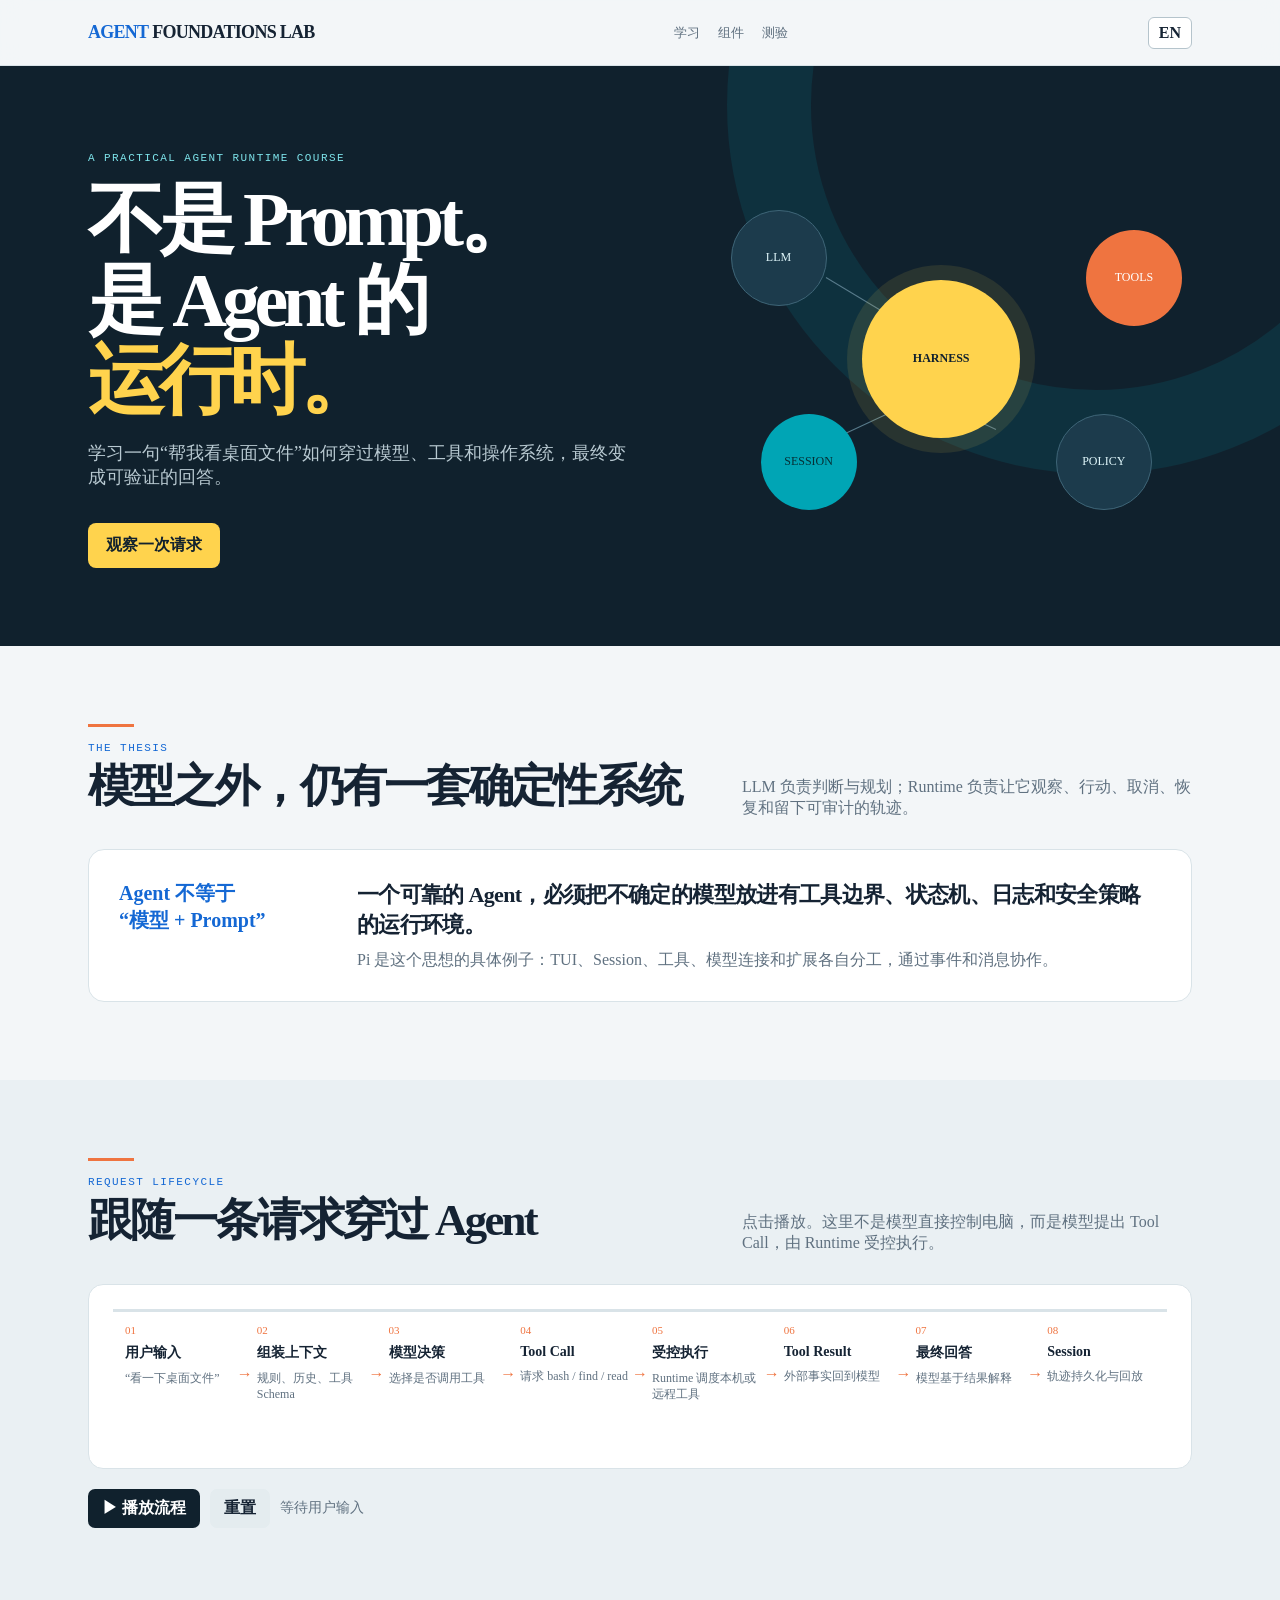
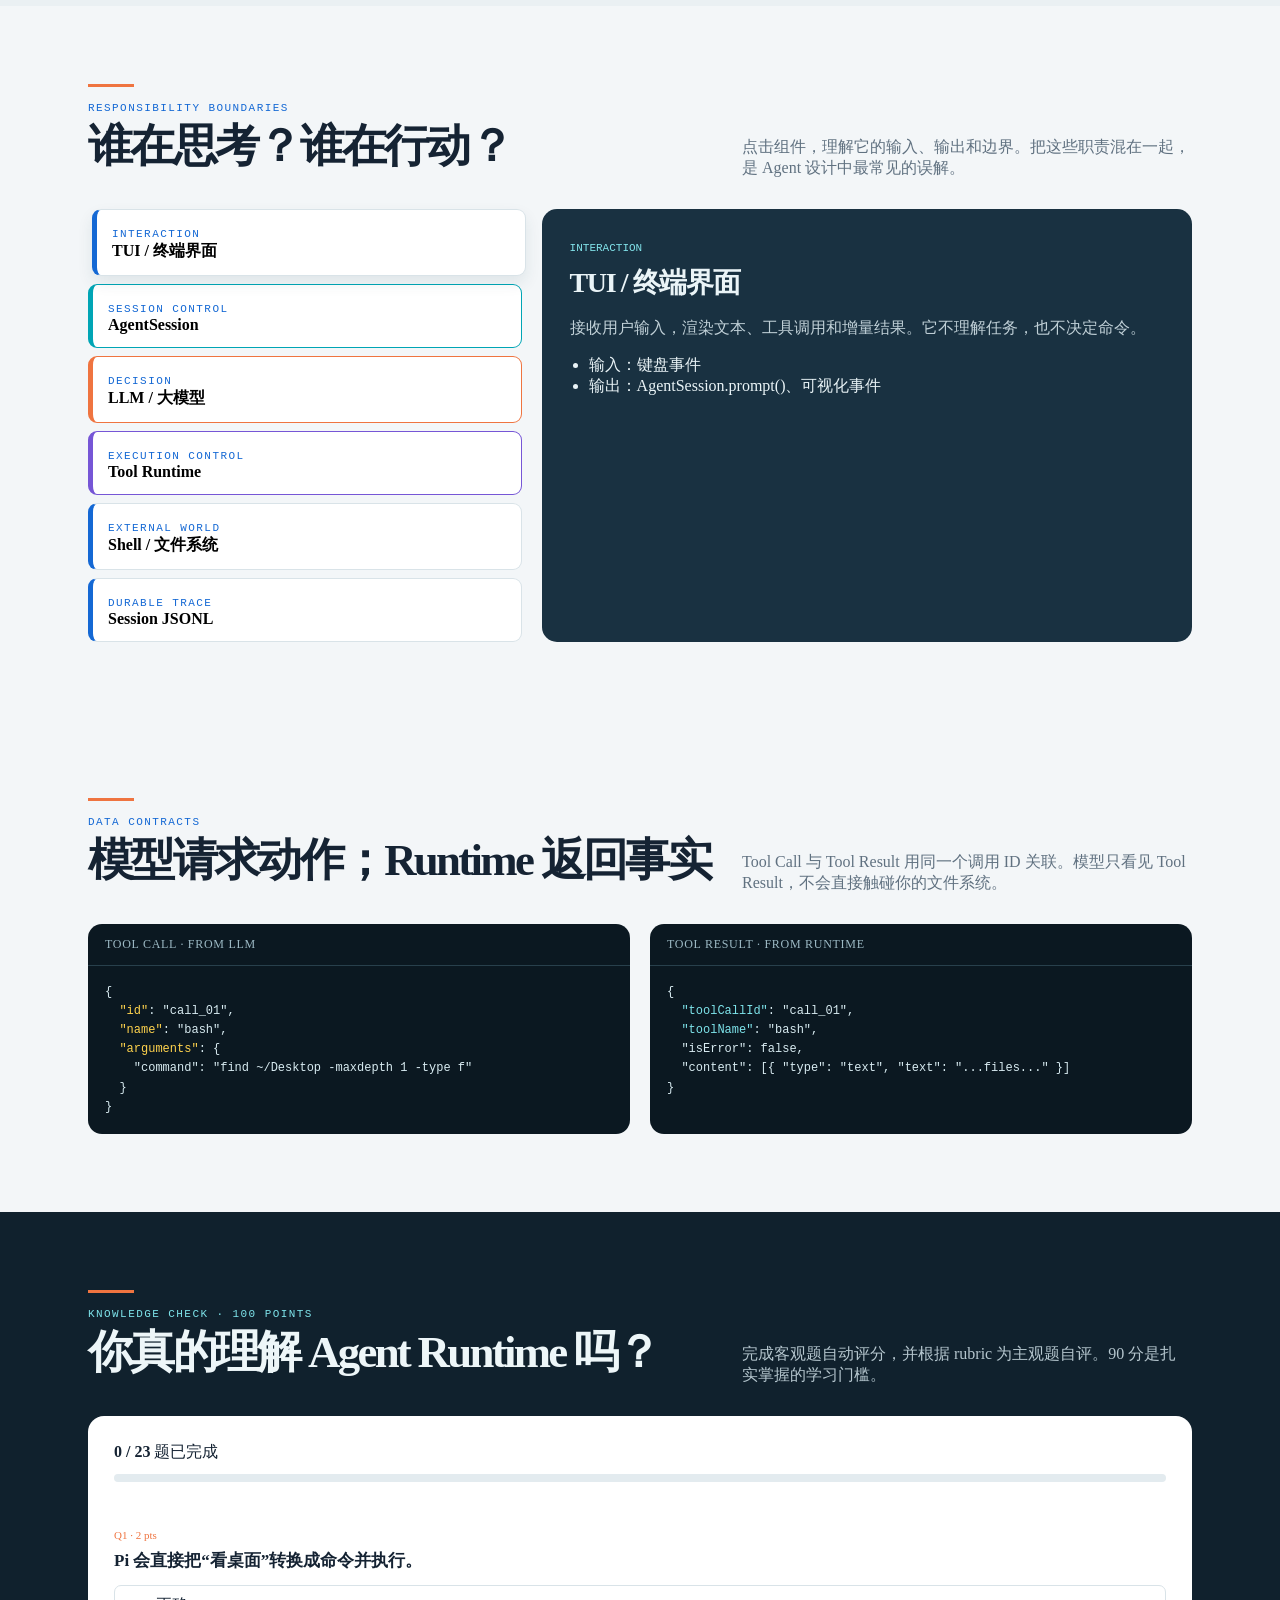
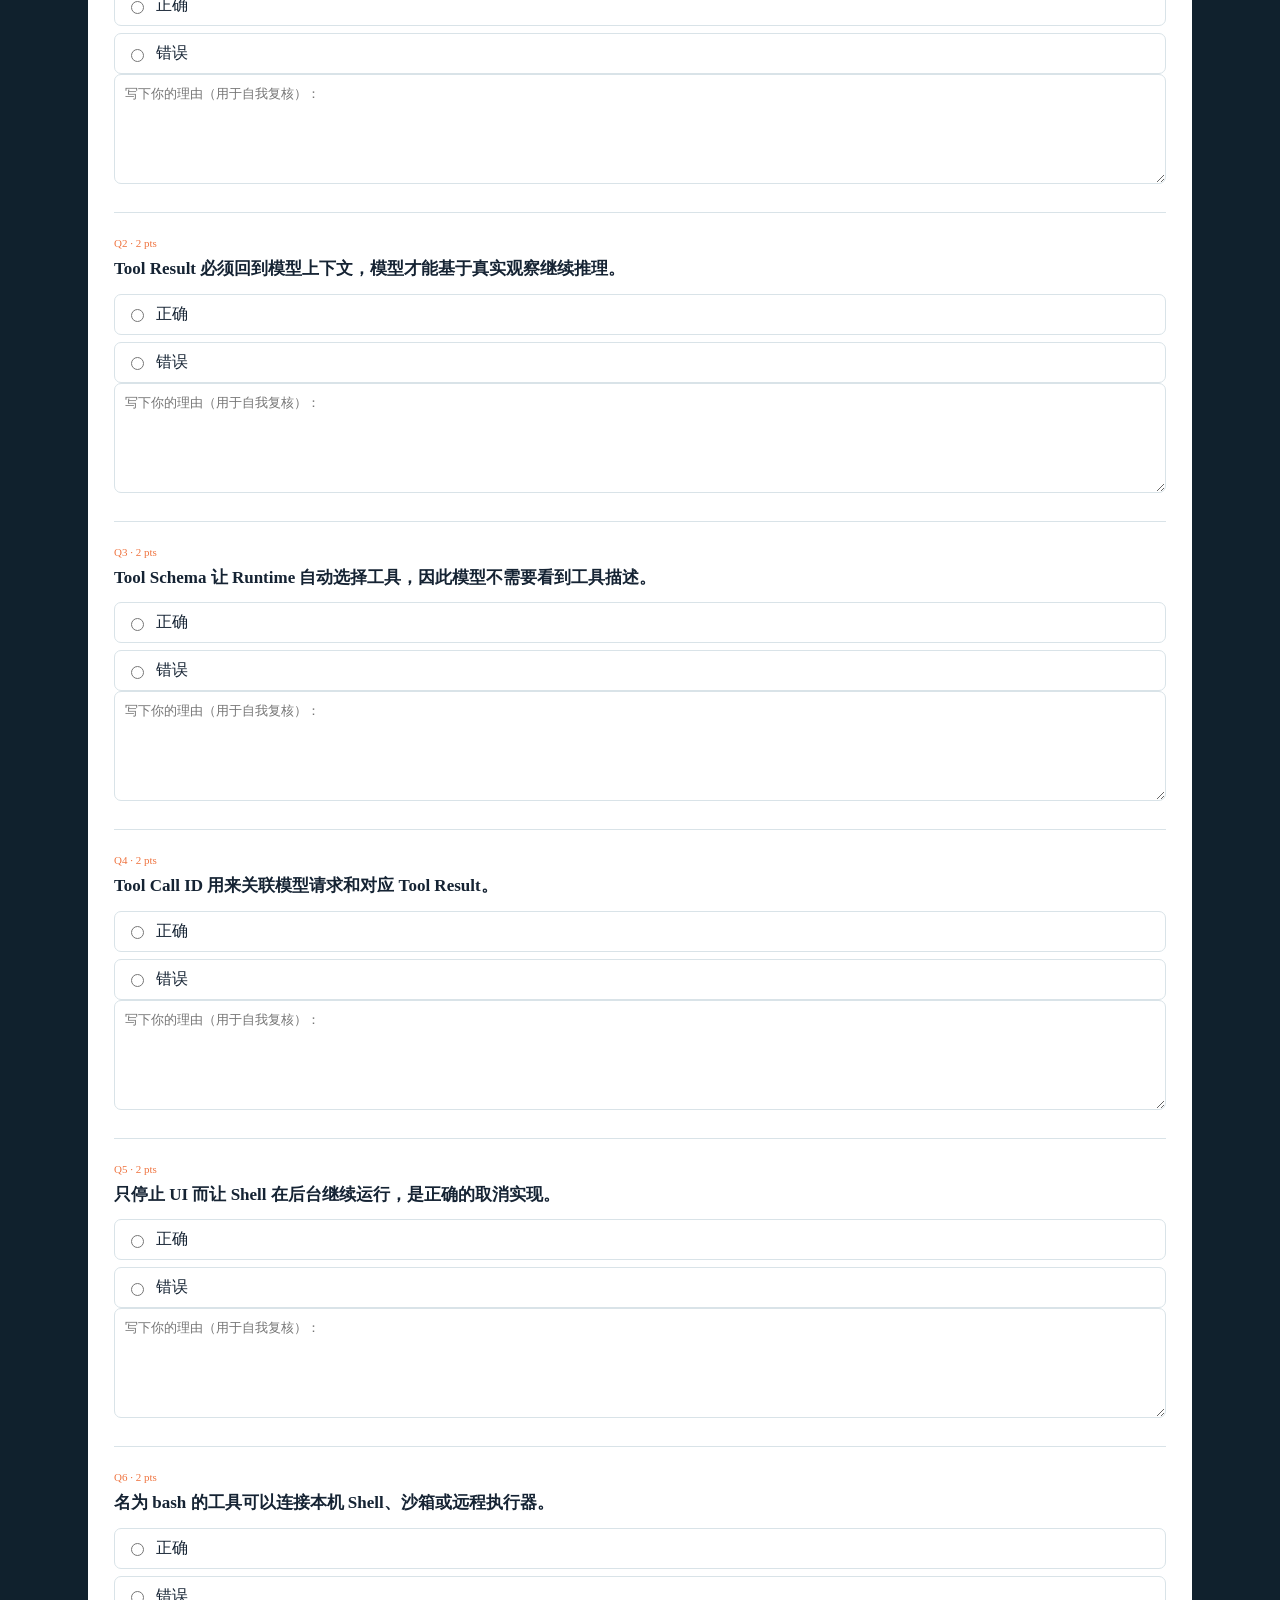
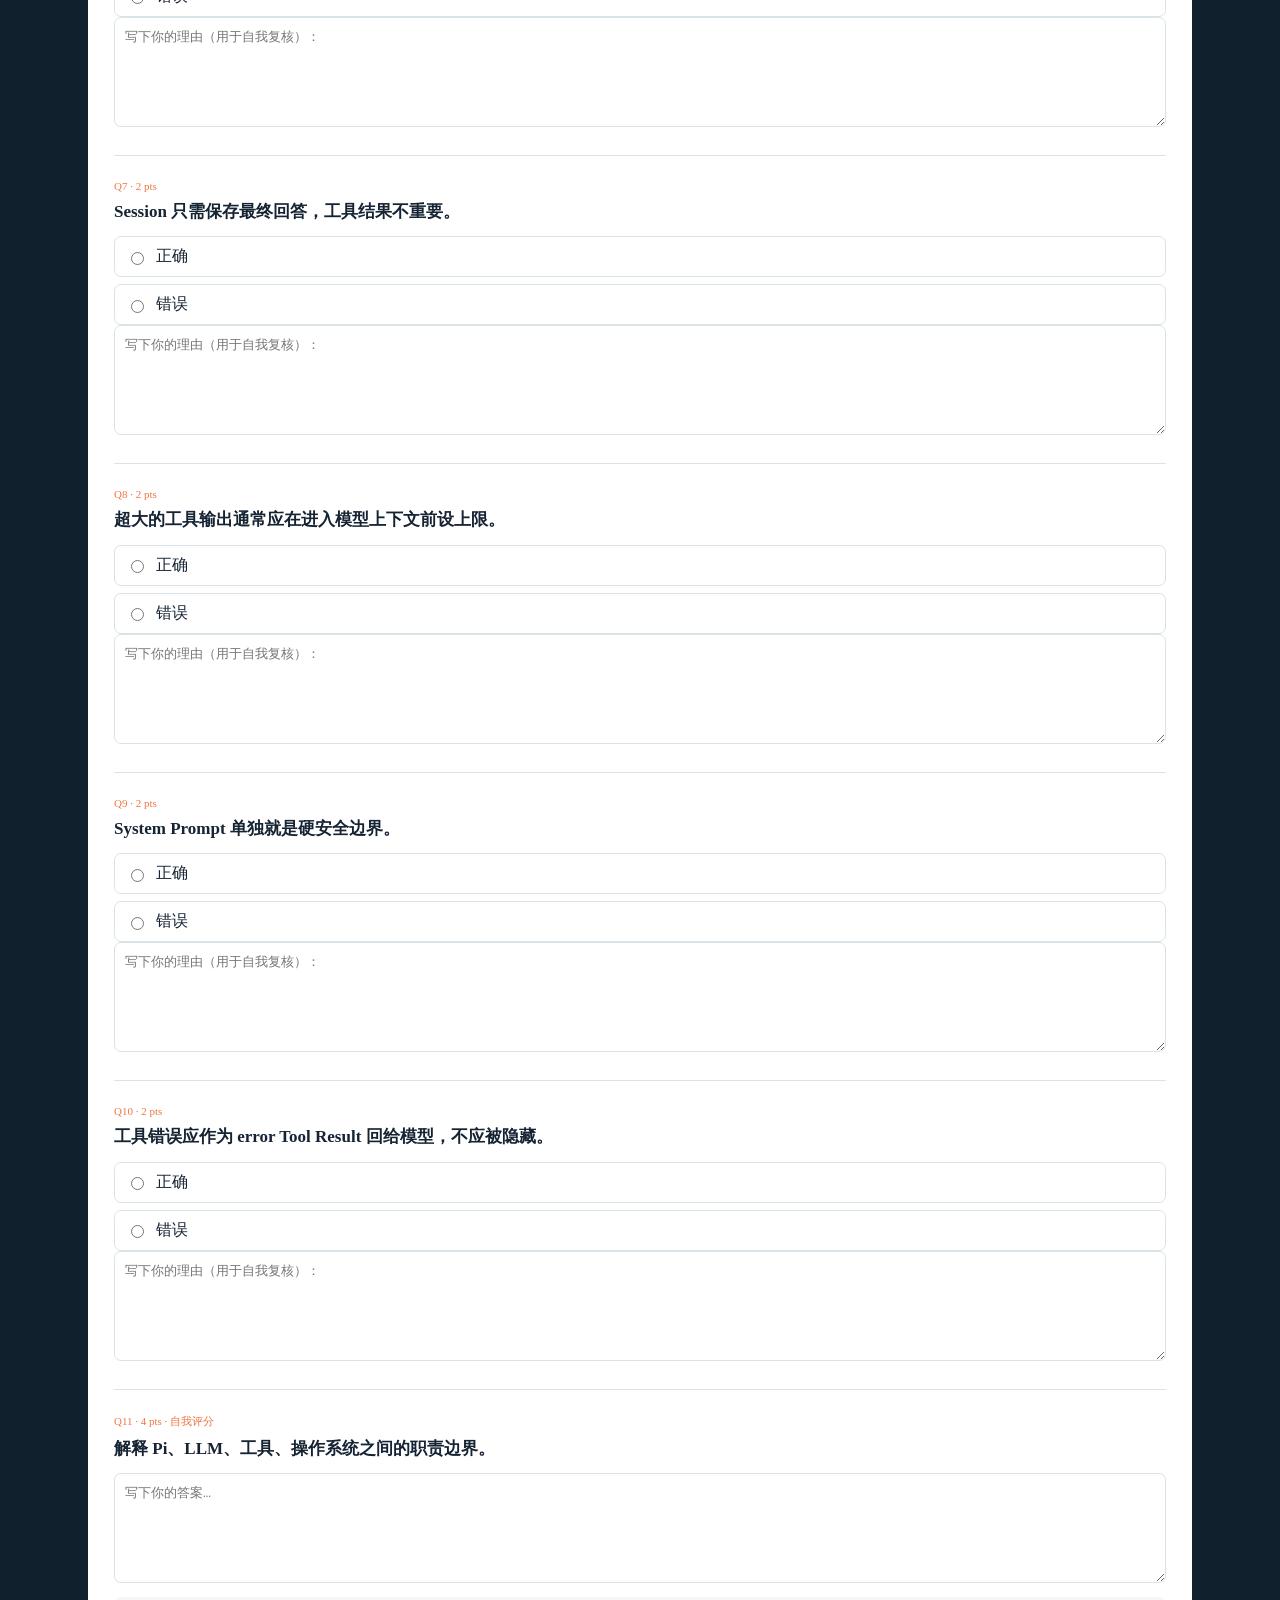
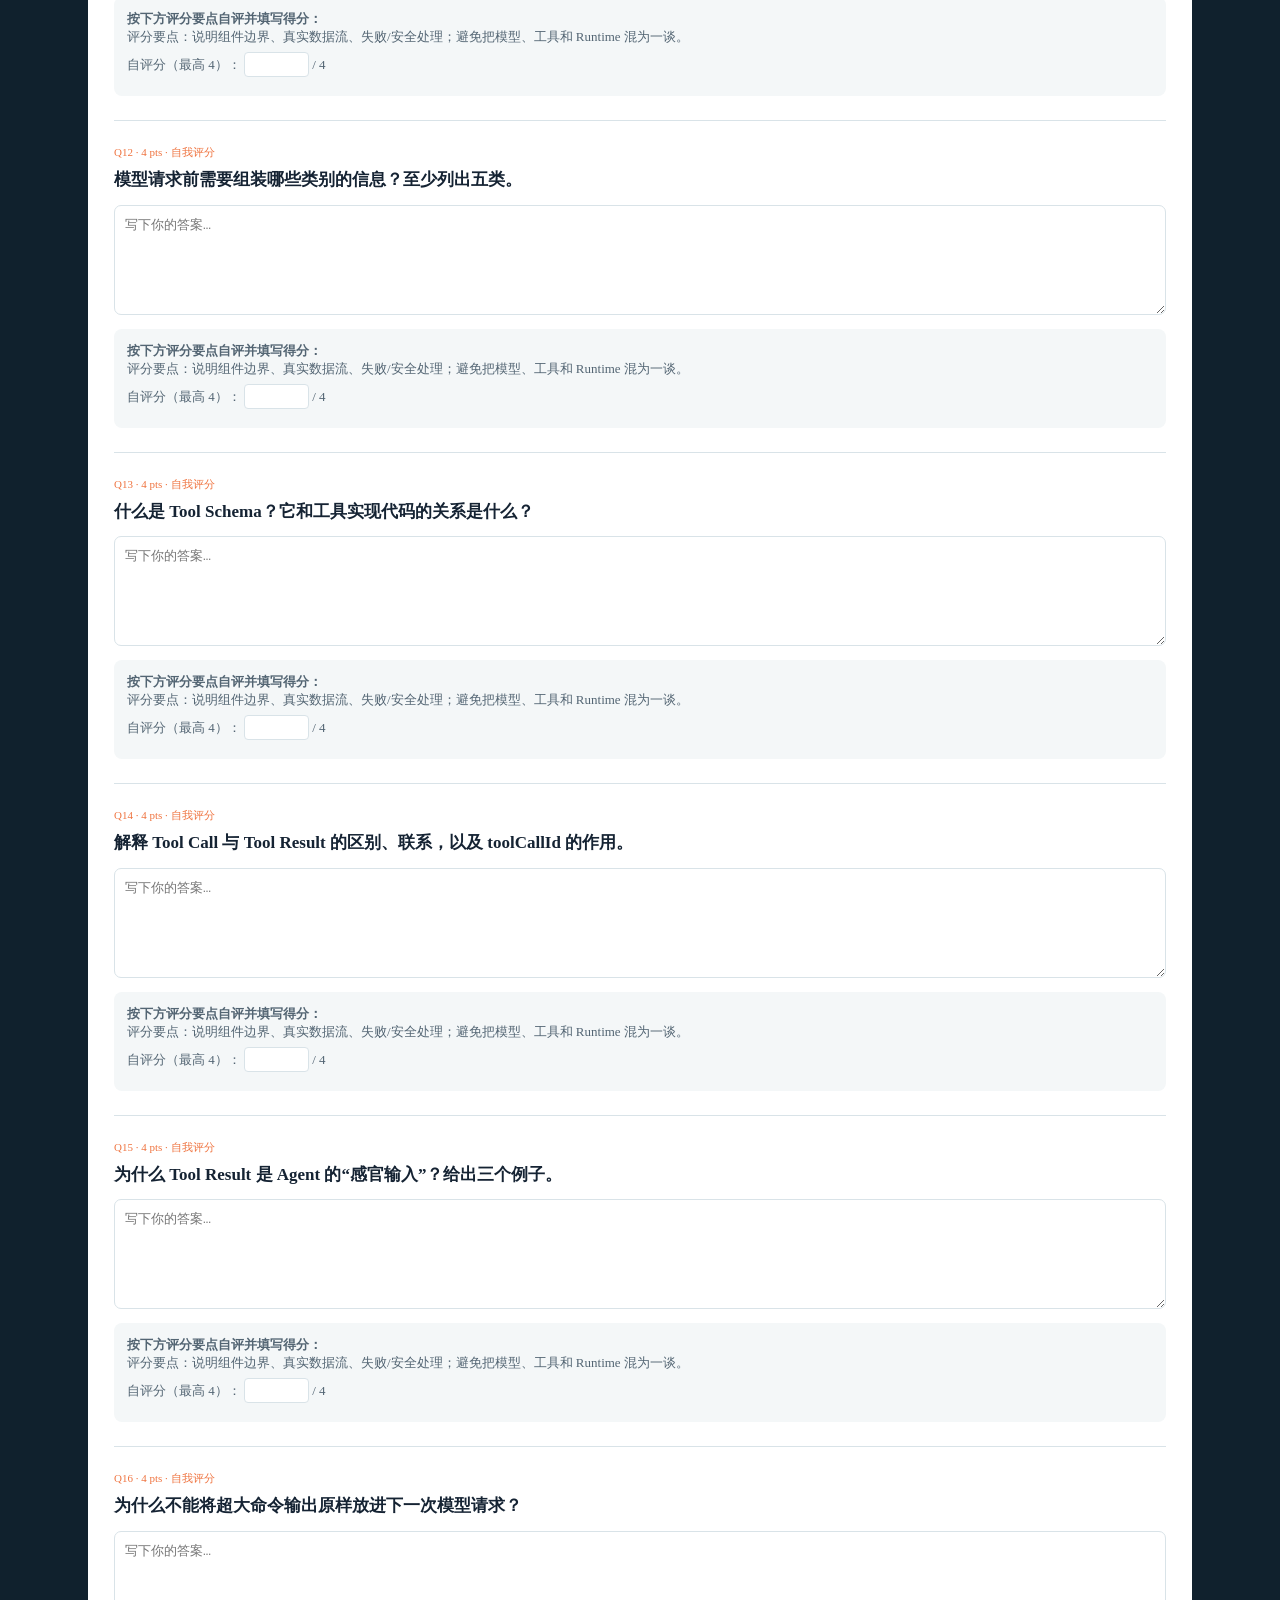
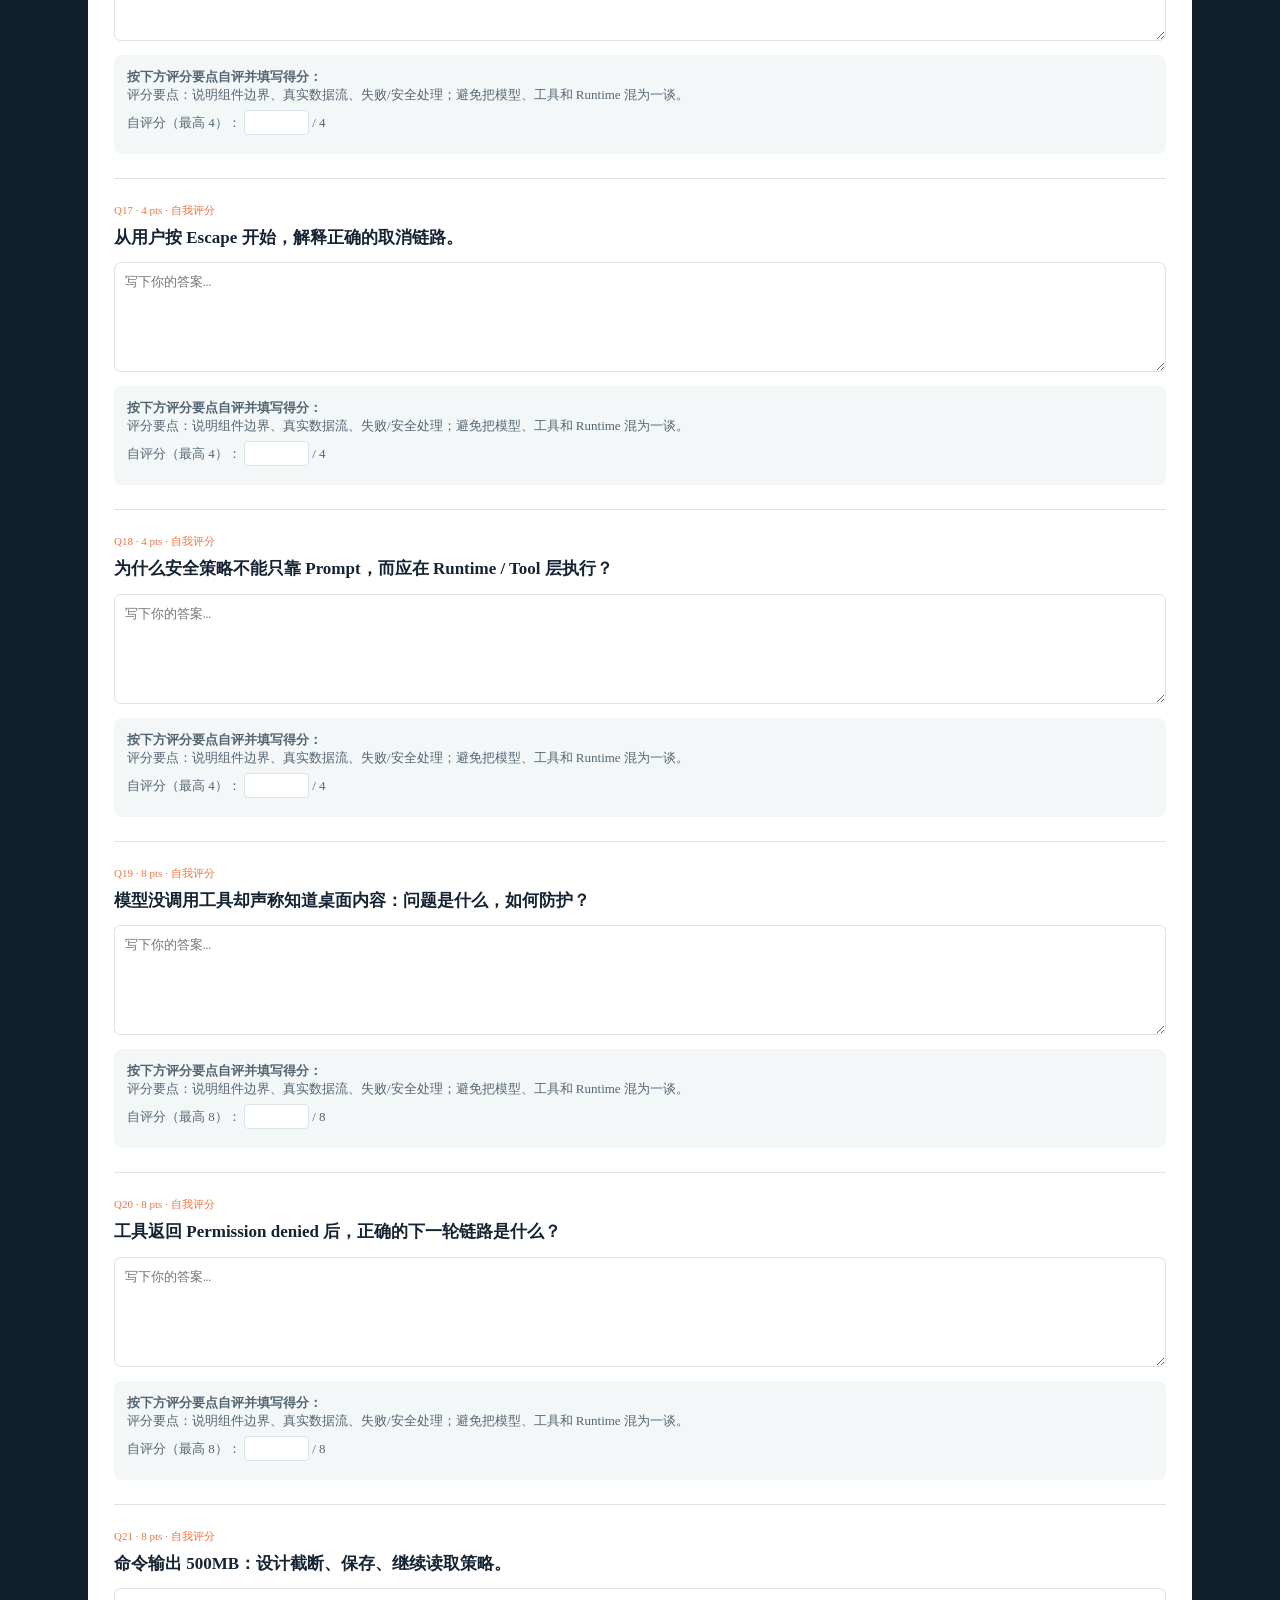
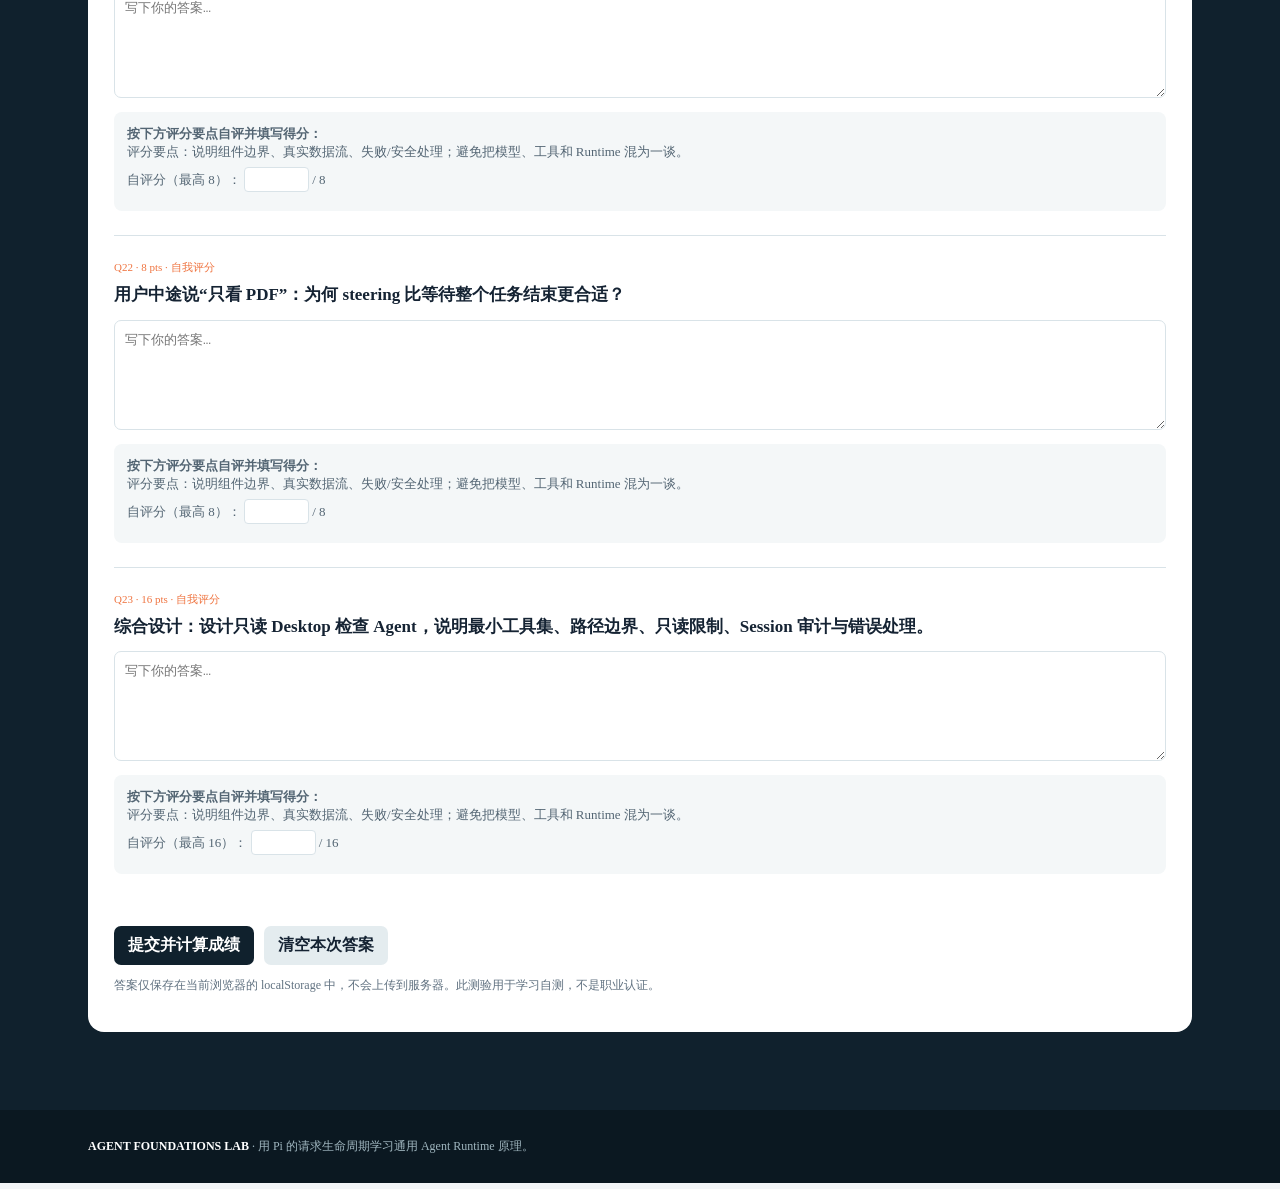
==== index.html @ a977b455 "Create bilingual Agent Foundations Lab static site" ====
<!doctype html>
<html lang="zh-CN"><head><meta charset="utf-8"><meta name="viewport" content="width=device-width,initial-scale=1"><meta name="description" content="Learn how an AI agent turns a user request into a tool result."><title>Agent Foundations Lab</title><style>
:root{--ink:#152333;--muted:#607180;--paper:#f3f6f8;--card:#fff;--line:#d9e3e8;--blue:#1468d4;--cyan:#00a5b5;--orange:#ef7440;--yellow:#ffd34d;--dark:#10212d;--danger:#b43b25;--ok:#087a62}*{box-sizing:border-box}html{scroll-behavior:smooth}body{margin:0;background:var(--paper);color:var(--ink);font:16px/1.65,-apple-system,BlinkMacSystemFont,"Segoe UI","Noto Sans SC",Arial,sans-serif}.mono,code,pre,.eyebrow,.tag{font-family:ui-monospace,SFMono-Regular,Menlo,monospace}.wrap{max-width:1160px;margin:auto;padding:0 28px}.top{height:66px;position:sticky;z-index:10;top:0;background:#f3f6f8ed;backdrop-filter:blur(12px);border-bottom:1px solid var(--line)}.top .wrap{height:100%;display:flex;align-items:center;justify-content:space-between;gap:15px}.brand{font-size:18px;font-weight:850;letter-spacing:-.04em}.brand b{color:var(--blue)}nav{display:flex;gap:18px;align-items:center}nav a{font-size:13px;color:var(--muted);text-decoration:none}nav a:hover{color:var(--blue)}button{font:inherit;cursor:pointer}.lang{border:1px solid #b5c4cc;background:#fff;border-radius:6px;padding:6px 10px;font-weight:700;color:var(--ink)}.hero{background:var(--dark);color:#fff;overflow:hidden;position:relative;padding:86px 0 78px}.hero:after{content:"";position:absolute;width:570px;height:570px;right:-185px;top:-330px;border:84px solid #00a5b51f;border-radius:50%}.hero-grid{position:relative;z-index:1;display:grid;grid-template-columns:1.05fr .95fr;align-items:center;gap:48px}.eyebrow{font-size:11px;letter-spacing:.13em;text-transform:uppercase;color:#7ee4eb}.hero h1{font-size:clamp(43px,6.2vw,76px);letter-spacing:-.07em;line-height:1.06;margin:15px 0 20px}.hero h1 em{font-style:normal;color:var(--yellow)}.hero p{font-size:18px;max-width:640px;color:#b8c9d1}.button{display:inline-block;border:0;border-radius:8px;background:var(--yellow);color:#11212e;text-decoration:none;padding:12px 18px;font-weight:800;margin-top:16px}.button:hover{background:#ffe078}.signal{position:relative;height:300px}.orb{position:absolute;width:96px;height:96px;border-radius:50%;display:grid;place-items:center;font:12px ui-monospace;color:#dff6fa;background:#1c3b4c;border:1px solid #3e6577}.orb.main{width:158px;height:158px;left:calc(50% - 79px);top:70px;background:var(--yellow);border:0;color:#11212e;font-weight:800;box-shadow:0 0 0 15px #ffd34d1a}.orb.a{left:8%;top:0}.orb.b{right:2%;top:20px;background:var(--orange);border:0;color:white}.orb.c{left:14%;bottom:0;background:var(--cyan);border:0;color:#062f35}.orb.d{right:8%;bottom:0}.line{position:absolute;height:1px;background:#587b8b;transform-origin:left}.l1{width:130px;top:67px;left:27%;transform:rotate(31deg)}.l2{width:120px;top:91px;left:58%;transform:rotate(144deg)}.l3{width:123px;top:225px;left:30%;transform:rotate(-25deg)}.l4{width:120px;top:219px;left:61%;transform:rotate(205deg)}section{padding:78px 0}.head{display:flex;align-items:end;justify-content:space-between;gap:25px;margin-bottom:30px}.head h2{font-size:clamp(29px,3.5vw,45px);letter-spacing:-.06em;line-height:1.15;margin:7px 0}.head p{max-width:450px;margin:0;color:var(--muted)}.rule{background:var(--orange);height:3px;width:46px;margin-bottom:15px}.thesis{padding:30px;border:1px solid var(--line);border-radius:16px;background:var(--card);display:grid;grid-template-columns:210px 1fr;gap:28px}.thesis b{font-size:20px;color:var(--blue)}.thesis strong{font-size:22px;letter-spacing:-.03em}.thesis p{color:var(--muted);margin:10px 0 0}.dark{background:var(--dark);color:white}.dark .head p{color:#afc3cc}.dark .rule{background:var(--yellow)}.flow{display:grid;grid-template-columns:repeat(8,1fr);gap:0;background:#fff;border-radius:15px;padding:24px;border:1px solid var(--line)}.step{position:relative;min-height:135px;padding:12px;border-top:3px solid var(--line)}.step:not(:last-child):after{content:'→';position:absolute;right:-9px;top:53px;z-index:1;background:white;color:var(--orange);width:18px;text-align:center}.step.active{border-color:var(--orange);background:#fff8ee}.step .n{font:11px ui-monospace;color:var(--orange)}.step b{display:block;font-size:14px;margin:8px 0}.step span{display:block;font-size:12px;line-height:1.35;color:var(--muted)}.control{display:flex;gap:10px;align-items:center;margin-top:20px}.control button,.quiz-actions button{border:0;border-radius:7px;background:var(--dark);color:white;padding:9px 14px;font-weight:750}.control button.alt,.quiz-actions button.alt{background:#e4ecef;color:var(--ink)}#readout{font-size:14px;color:var(--muted)}.component-grid{display:grid;grid-template-columns:.8fr 1.2fr;gap:20px}.component-list{display:grid;gap:8px}.component{padding:13px 15px;border-radius:9px;background:white;border:1px solid var(--line);border-left:5px solid var(--blue);text-align:left}.component:hover,.component.active{box-shadow:0 7px 16px #193d4d17;transform:translateX(4px)}.component:nth-child(2){border-color:var(--cyan)}.component:nth-child(3){border-color:var(--orange)}.component:nth-child(4){border-color:#7656d6}.detail{border-radius:15px;padding:28px;background:#193141;color:#eaf4f7}.detail .tag{font-size:11px;color:#82e4eb}.detail h3{font-size:28px;margin:9px 0;letter-spacing:-.05em}.detail p{color:#c0d0d7}.detail ul{padding-left:19px}.lesson{background:#eaf0f3}.codegrid{display:grid;grid-template-columns:1fr 1fr;gap:20px}.codecard{background:#0b1821;border-radius:14px;overflow:hidden}.codecard h3{font:12px ui-monospace;letter-spacing:.06em;margin:0;padding:13px 17px;color:#9dbac5;border-bottom:1px solid #28404c}.codecard pre{margin:0;padding:17px;color:#d8ebf1;overflow:auto;font-size:12px;line-height:1.6}.call{color:#ffd34d}.result{color:#7ee4eb}.quiz{background:var(--dark);color:#edf6f8}.quiz .head p{color:#b5c6ce}.quiz-shell{background:white;color:var(--ink);border-radius:16px;padding:26px}.progress{height:8px;background:#e3ebef;border-radius:9px;overflow:hidden;margin:11px 0 23px}.progress i{display:block;height:100%;background:var(--cyan);width:0;transition:.25s}.q{border-top:1px solid var(--line);padding:24px 0}.q:first-of-type{border-top:0}.q h3{font-size:17px;line-height:1.5;margin:0 0 12px}.points{font:11px ui-monospace;color:var(--orange);margin-bottom:7px}.options{display:grid;gap:7px}.option{display:flex;gap:9px;padding:9px 11px;border:1px solid var(--line);border-radius:7px;align-items:center}.option:hover{border-color:var(--blue)}textarea{width:100%;min-height:110px;border:1px solid var(--line);border-radius:7px;padding:10px;font:14px/1.55 inherit;resize:vertical}.rubric{margin-top:10px;padding:13px;background:#f4f7f8;border-radius:8px;font-size:13px;color:#536573}.rubric label{display:block;margin:6px 0}.scoreInput{width:65px;padding:4px;border:1px solid var(--line);border-radius:4px}.quiz-actions{display:flex;gap:10px;align-items:center;margin-top:28px}.quiz-actions .status{color:var(--muted);font-size:13px}.report{display:none;margin-top:24px;padding:22px;border-radius:12px;background:#edf8f6;border:1px solid #bde4da}.report.fail{background:#fff4ee;border-color:#f3c2ad}.report h3{font-size:25px;margin:0 0 8px}.report ul{padding-left:19px}.fine{font-size:12px;color:var(--muted)}footer{background:#0b1821;color:#a0b6bf;padding:28px 0;font-size:12px}footer b{color:#fff}@media(max-width:820px){nav{display:none}.hero{padding:60px 0}.hero-grid,.component-grid,.codegrid{grid-template-columns:1fr}.signal{max-width:450px;width:100%;margin:auto}.flow{grid-template-columns:repeat(2,1fr);gap:8px}.step{border:1px solid var(--line);min-height:94px}.step:not(:last-child):after{display:none}.head{display:block}.head p{margin-top:15px}.thesis{grid-template-columns:1fr}.wrap{padding:0 19px}}@media(max-width:460px){.flow{grid-template-columns:1fr}.signal{transform:scale(.82);margin:-20px auto}.hero h1{font-size:45px}.top{height:58px}section{padding:58px 0}}@media(prefers-reduced-motion:reduce){*{scroll-behavior:auto!important;transition:none!important}}
</style></head><body>
<header class="top"><div class="wrap"><div class="brand"><b>AGENT</b> FOUNDATIONS LAB</div><nav><a href="#learn" data-i="navLearn">学习</a><a href="#components" data-i="navComponents">组件</a><a href="#quiz" data-i="navQuiz">测验</a></nav><button class="lang" id="lang">EN</button></div></header>
<main><section class="hero"><div class="wrap hero-grid"><div><div class="eyebrow">A PRACTICAL AGENT RUNTIME COURSE</div><h1 data-i="heroTitle">不是 Prompt。<br>是 Agent 的<br><em>运行时。</em></h1><p data-i="heroText">学习一句“帮我看桌面文件”如何穿过模型、工具和操作系统，最终变成可验证的回答。</p><a class="button" href="#learn" data-i="heroCta">观察一次请求</a></div><div class="signal" aria-label="Agent architecture"><i class="line l1"></i><i class="line l2"></i><i class="line l3"></i><i class="line l4"></i><div class="orb a">LLM</div><div class="orb b">TOOLS</div><div class="orb main">HARNESS</div><div class="orb c">SESSION</div><div class="orb d">POLICY</div></div></div></section>
<section><div class="wrap"><div class="head"><div><div class="rule"></div><div class="eyebrow" style="color:var(--blue)">THE THESIS</div><h2 data-i="thesisTitle">模型之外，仍有一套确定性系统</h2></div><p data-i="thesisText">LLM 负责判断与规划；Runtime 负责让它观察、行动、取消、恢复和留下可审计的轨迹。</p></div><div class="thesis"><b data-i="thesisLabel">Agent 不等于<br>“模型 + Prompt”</b><div><strong data-i="thesisStrong">一个可靠的 Agent，必须把不确定的模型放进有工具边界、状态机、日志和安全策略的运行环境。</strong><p data-i="thesisP">Pi 是这个思想的具体例子：TUI、Session、工具、模型连接和扩展各自分工，通过事件和消息协作。</p></div></div></div></section>
<section class="lesson" id="learn"><div class="wrap"><div class="head"><div><div class="rule"></div><div class="eyebrow" style="color:var(--blue)">REQUEST LIFECYCLE</div><h2 data-i="lifeTitle">跟随一条请求穿过 Agent</h2></div><p data-i="lifeText">点击播放。这里不是模型直接控制电脑，而是模型提出 Tool Call，由 Runtime 受控执行。</p></div><div class="flow" id="flow"><div class="step"><div class="n">01</div><b data-i="s1">用户输入</b><span data-i="s1d">“看一下桌面文件”</span></div><div class="step"><div class="n">02</div><b data-i="s2">组装上下文</b><span data-i="s2d">规则、历史、工具 Schema</span></div><div class="step"><div class="n">03</div><b data-i="s3">模型决策</b><span data-i="s3d">选择是否调用工具</span></div><div class="step"><div class="n">04</div><b data-i="s4">Tool Call</b><span data-i="s4d">请求 bash / find / read</span></div><div class="step"><div class="n">05</div><b data-i="s5">受控执行</b><span data-i="s5d">Runtime 调度本机或远程工具</span></div><div class="step"><div class="n">06</div><b data-i="s6">Tool Result</b><span data-i="s6d">外部事实回到模型</span></div><div class="step"><div class="n">07</div><b data-i="s7">最终回答</b><span data-i="s7d">模型基于结果解释</span></div><div class="step"><div class="n">08</div><b data-i="s8">Session</b><span data-i="s8d">轨迹持久化与回放</span></div></div><div class="control"><button id="play" data-i="play">▶ 播放流程</button><button class="alt" id="reset" data-i="reset">重置</button><span id="readout" data-i="ready">等待用户输入</span></div></div></section>
<section id="components"><div class="wrap"><div class="head"><div><div class="rule"></div><div class="eyebrow" style="color:var(--blue)">RESPONSIBILITY BOUNDARIES</div><h2 data-i="compTitle">谁在思考？谁在行动？</h2></div><p data-i="compText">点击组件，理解它的输入、输出和边界。把这些职责混在一起，是 Agent 设计中最常见的误解。</p></div><div class="component-grid"><div class="component-list" id="componentList"></div><article class="detail" id="detail"></article></div></div></section>
<section><div class="wrap"><div class="head"><div><div class="rule"></div><div class="eyebrow" style="color:var(--blue)">DATA CONTRACTS</div><h2 data-i="dataTitle">模型请求动作；Runtime 返回事实</h2></div><p data-i="dataText">Tool Call 与 Tool Result 用同一个调用 ID 关联。模型只看见 Tool Result，不会直接触碰你的文件系统。</p></div><div class="codegrid"><div class="codecard"><h3 class="call">TOOL CALL · FROM LLM</h3><pre>{
  <span class="call">"id"</span>: "call_01",
  <span class="call">"name"</span>: "bash",
  <span class="call">"arguments"</span>: {
    "command": "find ~/Desktop -maxdepth 1 -type f"
  }
}</pre></div><div class="codecard"><h3 class="result">TOOL RESULT · FROM RUNTIME</h3><pre>{
  <span class="result">"toolCallId"</span>: "call_01",
  <span class="result">"toolName"</span>: "bash",
  "isError": false,
  "content": [{ "type": "text", "text": "...files..." }]
}</pre></div></div></div></section>
<section class="quiz" id="quiz"><div class="wrap"><div class="head"><div><div class="rule"></div><div class="eyebrow">KNOWLEDGE CHECK · 100 POINTS</div><h2 data-i="quizTitle">你真的理解 Agent Runtime 吗？</h2></div><p data-i="quizText">完成客观题自动评分，并根据 rubric 为主观题自评。90 分是扎实掌握的学习门槛。</p></div><div class="quiz-shell"><div><b id="answered">0 / 23</b> <span data-i="answeredLabel">题已完成</span><div class="progress"><i id="bar"></i></div></div><div id="questions"></div><div class="quiz-actions"><button id="submit" data-i="submit">提交并计算成绩</button><button id="clear" class="alt" data-i="clear">清空本次答案</button><span class="status" id="saved"></span></div><div class="report" id="report"></div><p class="fine" data-i="privacy">答案仅保存在当前浏览器的 localStorage 中，不会上传到服务器。此测验用于学习自测，不是职业认证。</p></div></div></section></main>
<footer><div class="wrap"><b>AGENT FOUNDATIONS LAB</b> · <span data-i="footer">用 Pi 的请求生命周期学习通用 Agent Runtime 原理。</span></div></footer>
<script>
const texts={zh:{navLearn:'学习',navComponents:'组件',navQuiz:'测验',heroTitle:'不是 Prompt。<br>是 Agent 的<br><em>运行时。</em>',heroText:'学习一句“帮我看桌面文件”如何穿过模型、工具和操作系统，最终变成可验证的回答。',heroCta:'观察一次请求',thesisTitle:'模型之外，仍有一套确定性系统',thesisText:'LLM 负责判断与规划；Runtime 负责让它观察、行动、取消、恢复和留下可审计的轨迹。',thesisLabel:'Agent 不等于<br>“模型 + Prompt”',thesisStrong:'一个可靠的 Agent，必须把不确定的模型放进有工具边界、状态机、日志和安全策略的运行环境。',thesisP:'Pi 是这个思想的具体例子：TUI、Session、工具、模型连接和扩展各自分工，通过事件和消息协作。',lifeTitle:'跟随一条请求穿过 Agent',lifeText:'点击播放。这里不是模型直接控制电脑，而是模型提出 Tool Call，由 Runtime 受控执行。',s1:'用户输入',s1d:'“看一下桌面文件”',s2:'组装上下文',s2d:'规则、历史、工具 Schema',s3:'模型决策',s3d:'选择是否调用工具',s4:'Tool Call',s4d:'请求 bash / find / read',s5:'受控执行',s5d:'Runtime 调度本机或远程工具',s6:'Tool Result',s6d:'外部事实回到模型',s7:'最终回答',s7d:'模型基于结果解释',s8:'Session',s8d:'轨迹持久化与回放',play:'▶ 播放流程',reset:'重置',ready:'等待用户输入',compTitle:'谁在思考？谁在行动？',compText:'点击组件，理解它的输入、输出和边界。把这些职责混在一起，是 Agent 设计中最常见的误解。',dataTitle:'模型请求动作；Runtime 返回事实',dataText:'Tool Call 与 Tool Result 用同一个调用 ID 关联。模型只看见 Tool Result，不会直接触碰你的文件系统。',quizTitle:'你真的理解 Agent Runtime 吗？',quizText:'完成客观题自动评分，并根据 rubric 为主观题自评。90 分是扎实掌握的学习门槛。',answeredLabel:'题已完成',submit:'提交并计算成绩',clear:'清空本次答案',privacy:'答案仅保存在当前浏览器的 localStorage 中，不会上传到服务器。此测验用于学习自测，不是职业认证。',footer:'用 Pi 的请求生命周期学习通用 Agent Runtime 原理。'},en:{navLearn:'Learn',navComponents:'Components',navQuiz:'Quiz',heroTitle:'Not a prompt.<br>An Agent <br><em>runtime.</em>',heroText:'Follow one request to list desktop files as it crosses a model, tools, and an operating system before becoming a verifiable answer.',heroCta:'Observe a request',thesisTitle:'Outside the model is a deterministic system',thesisText:'The LLM decides and plans. The runtime lets it observe, act, cancel, recover, and leave an auditable trail.',thesisLabel:'An agent is not<br>“an LLM + prompt”',thesisStrong:'A reliable agent puts an uncertain model inside a runtime with tool boundaries, state, logs, and security policy.',thesisP:'Pi is one concrete example: the TUI, session, tools, model connection, and extensions have separate roles and cooperate through messages and events.',lifeTitle:'Follow a request through an Agent',lifeText:'Press play. The model does not control a computer directly: it proposes a Tool Call and the runtime executes it under control.',s1:'User input',s1d:'“List desktop files”',s2:'Build context',s2d:'Rules, history, tool schemas',s3:'Model decides',s3d:'Whether a tool is needed',s4:'Tool Call',s4d:'Request bash / find / read',s5:'Controlled execution',s5d:'Runtime dispatches a local or remote tool',s6:'Tool Result',s6d:'External facts return to the model',s7:'Final answer',s7d:'Model explains the result',s8:'Session',s8d:'Persist and replay the trace',play:'▶ Play lifecycle',reset:'Reset',ready:'Waiting for user input',compTitle:'Who thinks? Who acts?',compText:'Select a component to inspect its input, output, and boundary. Mixing these roles is a common Agent design mistake.',dataTitle:'The model requests action; the runtime returns facts',dataText:'Tool Call and Tool Result share a call ID. The model sees a Tool Result; it does not touch your file system directly.',quizTitle:'Do you really understand an Agent Runtime?',quizText:'Objective questions score automatically. Use rubrics to self-score open responses. 90 is the learning threshold for strong mastery.',answeredLabel:'questions completed',submit:'Submit and calculate score',clear:'Clear this attempt',privacy:'Answers stay only in this browser’s localStorage and are never uploaded. This is a learning self-check, not a professional certification.',footer:'Learn general Agent Runtime concepts through Pi’s request lifecycle.'}};
const comp={zh:[['TUI / 终端界面','INTERACTION','接收用户输入，渲染文本、工具调用和增量结果。它不理解任务，也不决定命令。',['输入：键盘事件','输出：AgentSession.prompt()、可视化事件'] ],['AgentSession','SESSION CONTROL','维护当前会话、消息队列、工具集、持久化、重试和上下文压缩。它将运行状态组织成模型可消费的请求。',['输入：用户消息、Agent 事件','输出：模型请求、Session JSONL、TUI 事件'] ],['LLM / 大模型','DECISION','理解用户意图，选择是否调用工具，并在获得 Tool Result 后继续推理或给出答案。',['输入：系统提示、历史、工具 Schema、Tool Result','输出：文本、Tool Call'] ],['Tool Runtime','EXECUTION CONTROL','找到 Tool Call 对应实现，传入参数和 AbortSignal，收集结果并包装为 Tool Result。',['输入：Tool Call','输出：受控执行、Tool Result'] ],['Shell / 文件系统','EXTERNAL WORLD','真正执行 find、ls、read 等操作并返回 stdout、stderr 或退出状态。它不知道用户意图和模型上下文。',['输入：命令、路径、操作系统权限','输出：文件内容、目录条目、错误'] ],['Session JSONL','DURABLE TRACE','保存用户消息、助手消息、工具调用与结果，支持恢复、分支、导出和审计。',['输入：运行轨迹','输出：可重建的历史上下文'] ]],en:[['TUI / terminal','INTERACTION','Receives input and renders text, tool calls, and streaming results. It does not understand the task or decide commands.',['Input: keyboard events','Output: AgentSession.prompt(), rendered events'] ],['AgentSession','SESSION CONTROL','Owns the current session, queues, tool set, persistence, retries, and compaction. It builds model-consumable requests from runtime state.',['Input: user messages, Agent events','Output: model requests, Session JSONL, TUI events'] ],['LLM','DECISION','Interprets intent, decides whether to call a tool, then reasons over Tool Results or gives an answer.',['Input: system prompt, history, tool schemas, Tool Results','Output: text, Tool Calls'] ],['Tool Runtime','EXECUTION CONTROL','Finds the implementation for a Tool Call, passes arguments and an AbortSignal, then wraps observations as a Tool Result.',['Input: Tool Call','Output: controlled execution, Tool Result'] ],['Shell / filesystem','EXTERNAL WORLD','Actually runs find, ls, read, and returns stdout, stderr, or exit status. It knows neither intent nor model context.',['Input: commands, paths, OS permissions','Output: file contents, directory entries, errors'] ],['Session JSONL','DURABLE TRACE','Stores user messages, assistant messages, tool calls, and results for recovery, branching, export, and audit.',['Input: execution trace','Output: reconstructable historical context'] ]]};
const objective=[['A model directly reads your Desktop; tools only display the result.',false],['A Tool Result must return to model context so the model can reason from an actual observation.',true],['A Tool Schema lets the runtime choose a tool without the model seeing its description.',false],['A Tool Call ID links a model request with the matching Tool Result.',true],['Stopping only the UI while a shell command keeps running is a correct cancellation implementation.',false],['A tool called bash can be implemented with a local shell, sandbox, or remote executor.',true],['A session only needs the final assistant answer; tool results do not matter.',false],['Very large tool output should usually be bounded before being added to model context.',true],['A System Prompt is, by itself, a hard security boundary.',false],['A tool error should be returned to the model as an error Tool Result instead of hidden.',true]];
const objectiveEn=['Pi directly converts a desktop request into a command.','A Tool Result must return to model context for grounded reasoning.','A Tool Schema allows the runtime to decide tools without exposing schemas to the model.','A call ID correlates a Tool Call and Tool Result.','Stopping only UI while a shell keeps running is correct cancellation.','A bash tool can target a local shell, sandbox, or remote executor.','Only final assistant text belongs in a session; tool results do not matter.','Huge tool output should generally be bounded before model context.','A System Prompt alone is a hard security boundary.','A tool error should return as an error Tool Result rather than be hidden.'];
const longZh=['解释 Pi、LLM、工具、操作系统之间的职责边界。','模型请求前需要组装哪些类别的信息？至少列出五类。','什么是 Tool Schema？它和工具实现代码的关系是什么？','解释 Tool Call 与 Tool Result 的区别、联系，以及 toolCallId 的作用。','为什么 Tool Result 是 Agent 的“感官输入”？给出三个例子。','为什么不能将超大命令输出原样放进下一次模型请求？','从用户按 Escape 开始，解释正确的取消链路。','为什么安全策略不能只靠 Prompt，而应在 Runtime / Tool 层执行？','模型没调用工具却声称知道桌面内容：问题是什么，如何防护？','工具返回 Permission denied 后，正确的下一轮链路是什么？','命令输出 500MB：设计截断、保存、继续读取策略。','用户中途说“只看 PDF”：为何 steering 比等待整个任务结束更合适？','综合设计：设计只读 Desktop 检查 Agent，说明最小工具集、路径边界、只读限制、Session 审计与错误处理。'];
const longEn=['Explain the responsibility boundary between Pi, the LLM, tools, and the operating system.','What categories of information are assembled before a model request? Name at least five.','What is a Tool Schema? How is it related to tool implementation code?','Explain Tool Call vs Tool Result, their relationship, and the role of toolCallId.','Why is a Tool Result an Agent’s “sensory input”? Give three examples.','Why should huge command output not be inserted raw into the next model request?','Starting with Escape, explain a correct cancellation chain.','Why must security policy execute in the Runtime/Tool layer rather than only in a prompt?','The model claims to know desktop contents without a tool call. What is wrong and how do you defend against it?','After a Permission denied error, what is the correct next-turn flow?','A command emits 500MB. Design truncation, retention, and follow-up observation.','A user says “PDF only” mid-run. Why is steering preferable to waiting until the task ends?','Design a read-only Desktop inspection Agent: minimal tools, path boundary, read-only policy, Session audit, and error handling.'];
let language=localStorage.getItem('afl-lang')||'zh',timer,at=-1;const $=s=>document.querySelector(s);function t(){return texts[language]}function storage(){return 'afl-attempt-v1-'+language}function state(){try{return JSON.parse(localStorage.getItem(storage()))||{a:{},s:{}}}catch{return{a:{},s:{}}}}function save(){localStorage.setItem(storage(),JSON.stringify(attempt));$('#saved').textContent=language==='zh'?'已保存到本机':'Saved locally'}let attempt=state();
function renderComponents(){let items=comp[language];$('#componentList').innerHTML=items.map((x,i)=>`<button class="component ${i===0?'active':''}" data-c="${i}"><span class="eyebrow" style="color:var(--blue)">${x[1]}</span><b style="display:block">${x[0]}</b></button>`).join('');function show(i){let x=items[i];$('#detail').innerHTML=`<span class="tag">${x[1]}</span><h3>${x[0]}</h3><p>${x[2]}</p><ul>${x[3].map(v=>'<li>'+v+'</li>').join('')}</ul>`}show(0);document.querySelectorAll('.component').forEach(b=>b.onclick=()=>{document.querySelectorAll('.component').forEach(v=>v.classList.remove('active'));b.classList.add('active');show(+b.dataset.c)})}
function renderQuiz(){const labels=language==='zh'?{tf:'判断正误并选择：',reason:'写下你的理由（用于自我复核）：',self:'按下方评分要点自评并填写得分：',score:'自评分（最高',rubric:'评分要点：说明组件边界、真实数据流、失败/安全处理；避免把模型、工具和 Runtime 混为一谈。'}:{tf:'Choose true or false:',reason:'Write your reason (for self-review):',self:'Self-score against the rubric and enter points:',score:'Self-score (max',rubric:'Rubric: explain responsibility boundaries, grounded data flow, and failure/security handling. Do not conflate model, tool, and runtime.'};let qs='';objective.forEach((q,i)=>{let prompt=language==='zh'?['Pi 会直接把“看桌面”转换成命令并执行。','Tool Result 必须回到模型上下文，模型才能基于真实观察继续推理。','Tool Schema 让 Runtime 自动选择工具，因此模型不需要看到工具描述。','Tool Call ID 用来关联模型请求和对应 Tool Result。','只停止 UI 而让 Shell 在后台继续运行，是正确的取消实现。','名为 bash 的工具可以连接本机 Shell、沙箱或远程执行器。','Session 只需保存最终回答，工具结果不重要。','超大的工具输出通常应在进入模型上下文前设上限。','System Prompt 单独就是硬安全边界。','工具错误应作为 error Tool Result 回给模型，不应被隐藏。'][i]:objectiveEn[i];qs+=`<article class="q"><div class="points">Q${i+1} · 2 pts</div><h3>${prompt}</h3><div class="options"><label class="option"><input type="radio" name="q${i}" value="true" ${attempt.a['q'+i]==='true'?'checked':''}> ${language==='zh'?'正确':'True'}</label><label class="option"><input type="radio" name="q${i}" value="false" ${attempt.a['q'+i]==='false'?'checked':''}> ${language==='zh'?'错误':'False'}</label></div><textarea data-r="q${i}" placeholder="${labels.reason}">${attempt.a['r'+i]||''}</textarea></article>`});longZh.forEach((q,i)=>{let n=i+11,points=i<8?4:i<12?8:16,prompt=language==='zh'?q:longEn[i];qs+=`<article class="q"><div class="points">Q${n} · ${points} pts · ${language==='zh'?'自我评分':'self-assessment'}</div><h3>${prompt}</h3><textarea data-a="l${i}" placeholder="${language==='zh'?'写下你的答案…':'Write your answer…'}">${attempt.a['l'+i]||''}</textarea><div class="rubric"><b>${labels.self}</b><br>${labels.rubric}<br><label>${labels.score} ${points}）： <input class="scoreInput" type="number" min="0" max="${points}" data-s="l${i}" value="${attempt.s['l'+i]??''}"> / ${points}</label></div></article>`});$('#questions').innerHTML=qs;document.querySelectorAll('input,textarea').forEach(el=>el.oninput=()=>{if(el.dataset.s)attempt.s[el.dataset.s]=Math.min(+el.max,Math.max(0,+el.value||0));else if(el.dataset.r)attempt.a['r'+el.dataset.r.slice(1)]=el.value;else if(el.dataset.a)attempt.a[el.dataset.a]=el.value;else if(el.type==='radio'&&el.checked)attempt.a[el.name]=el.value;save();updateProgress()});updateProgress()}
function updateProgress(){let done=0;for(let i=0;i<10;i++)if(attempt.a['q'+i])done++;for(let i=0;i<13;i++)if((attempt.a['l'+i]||'').trim())done++;$('#answered').textContent=`${done} / 23`;$('#bar').style.width=(done/23*100)+'%'}function score(){let auto=0,wrong=[];objective.forEach((q,i)=>{if((attempt.a['q'+i]==='true')===q[1])auto+=2;else wrong.push(i+1)});let self=Object.values(attempt.s).reduce((a,b)=>a+(+b||0),0),total=auto+self,pass=total>=90;let msg=pass?(language==='zh'?'达到扎实掌握标准。你能较完整地解释 Agent Runtime 的主链路。':'Strong mastery threshold reached. You can explain the main Agent Runtime loop coherently.'):(language==='zh'?'尚未达到 90 分。请按弱项复习，再重新作答。':'Below 90. Review weak areas and try again.');let safety=[6,8,10,17,18,22,23].filter(n=>wrong.includes(n));$('#report').className='report '+(pass?'':'fail');$('#report').style.display='block';$('#report').innerHTML=`<h3>${total} / 100</h3><p><b>${language==='zh'?'自动评分':'Auto score'}：</b>${auto}/20　<b>${language==='zh'?'自我评分':'Self score'}：</b>${self}/80</p><p>${msg}</p>${wrong.length?`<p>${language==='zh'?'需复核的客观题：':'Objective questions to review:'} ${wrong.join(', ')}</p>`:''}<p class="fine">${language==='zh'?'提示：安全、取消与权限边界出现根本误解时，即使总分达标也应复习。':'Note: revisit security, cancellation, and permission boundaries if you have fundamental misunderstandings, even when the total passes.'}</p>`;$('#report').scrollIntoView({behavior:'smooth',block:'center'})}
function apply(){document.documentElement.lang=language==='zh'?'zh-CN':'en';document.title=language==='zh'?'Agent Foundations Lab｜Agent 学习':'Agent Foundations Lab';document.querySelectorAll('[data-i]').forEach(e=>e.innerHTML=t()[e.dataset.i]);$('#lang').textContent=language==='zh'?'EN':'中文';attempt=state();renderComponents();renderQuiz();at=-1;paint(-1)}function paint(i){document.querySelectorAll('.step').forEach((e,n)=>e.classList.toggle('active',n===i));let z=language==='zh'?['用户消息被 TUI 接收','AgentSession 组装上下文','模型评估是否需要真实观察','模型发出结构化 Tool Call','Runtime 调度工具并传入 AbortSignal','工具输出成为 Tool Result','模型根据事实生成回答','Session 保存完整轨迹']:['TUI receives the user message','AgentSession builds context','The model decides whether it needs observation','The model emits a structured Tool Call','Runtime dispatches the tool with an AbortSignal','Tool output becomes a Tool Result','The model answers from facts','Session saves the whole trace'];$('#readout').textContent=i<0?t().ready:z[i]}
$('#lang').onclick=()=>{language=language==='zh'?'en':'zh';localStorage.setItem('afl-lang',language);apply()};$('#play').onclick=()=>{clearInterval(timer);at=-1;paint(-1);timer=setInterval(()=>{at++;paint(at);if(at===7)clearInterval(timer)},820)};$('#reset').onclick=()=>{clearInterval(timer);at=-1;paint(-1)};$('#submit').onclick=score;$('#clear').onclick=()=>{if(confirm(language==='zh'?'清空本语言的本地答案？':'Clear local answers for this language?')){localStorage.removeItem(storage());attempt=state();renderQuiz();$('#report').style.display='none'}};apply();
</script></body></html>
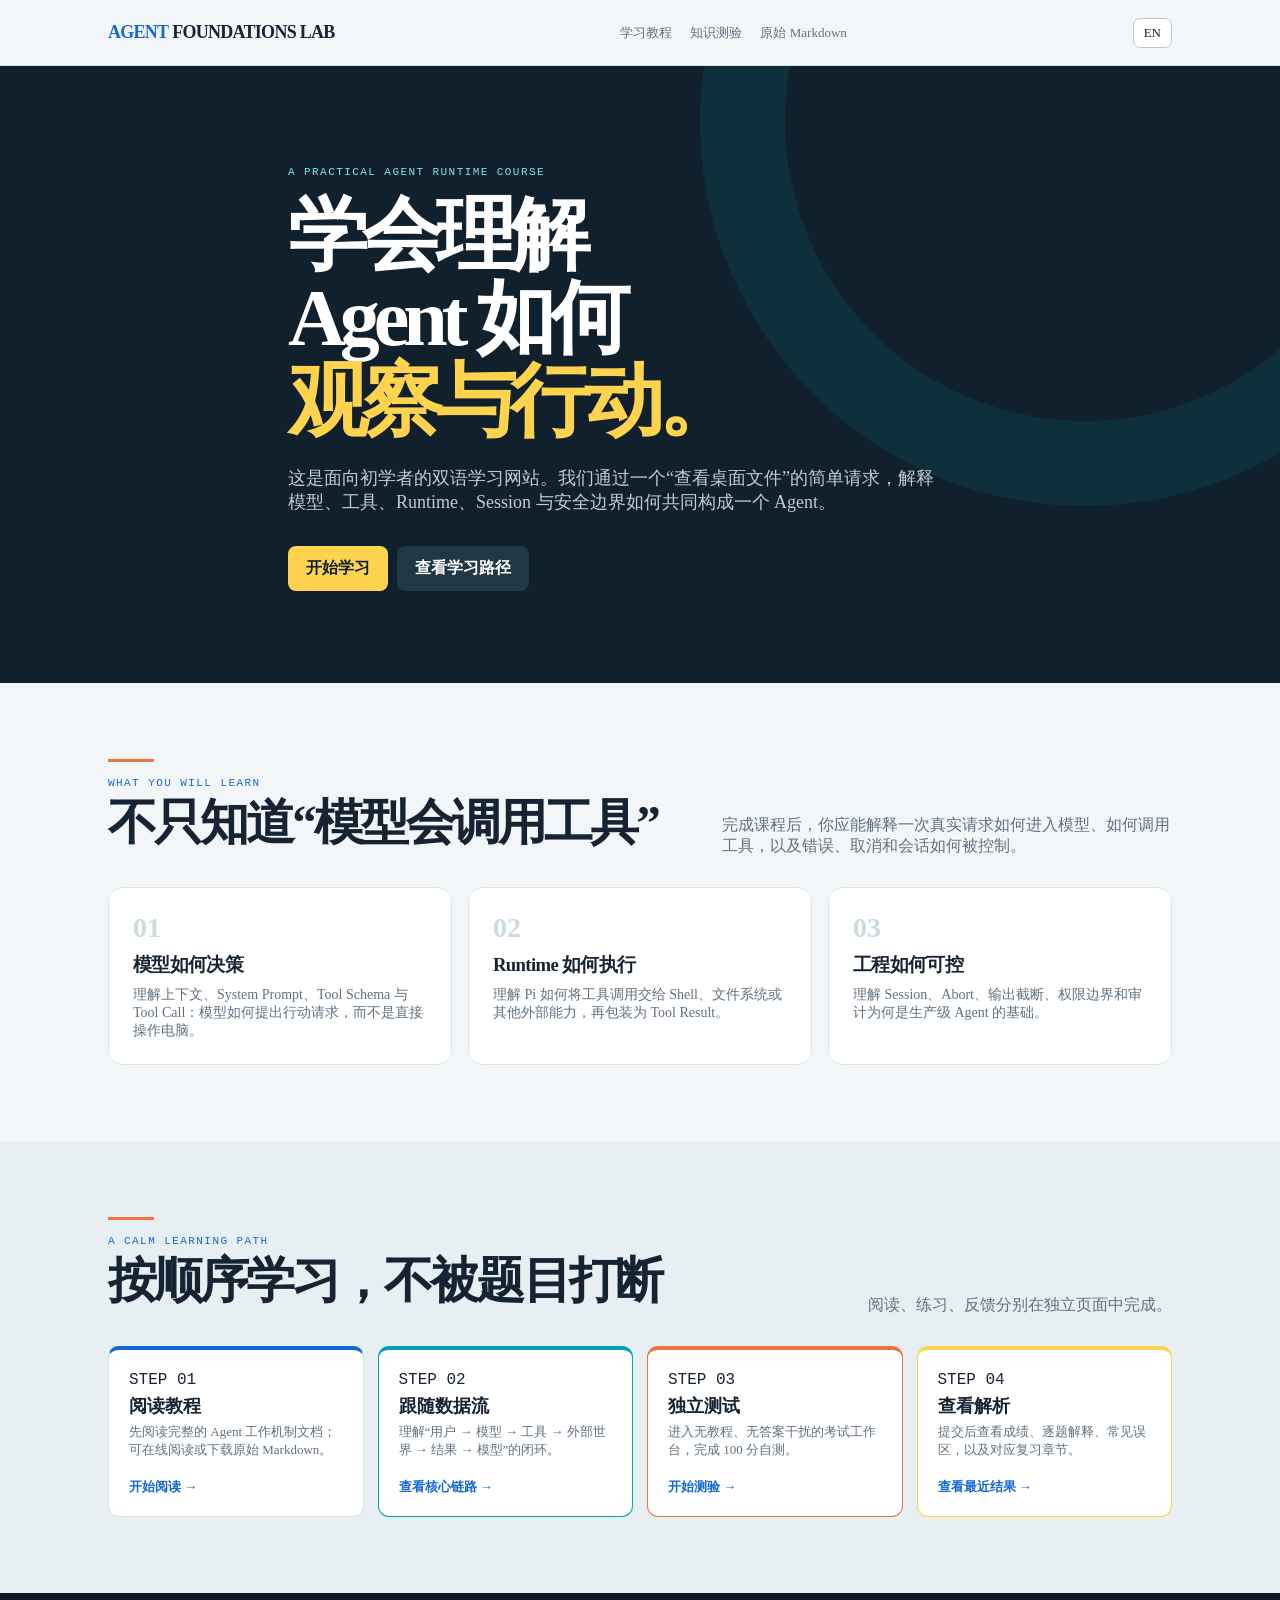
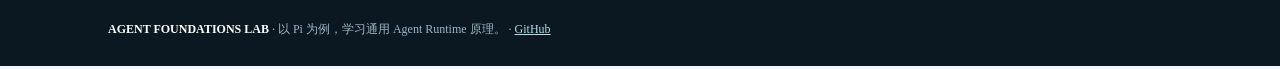
==== commit e8f65a23: "Split learning guide quiz and results into separate pages" ====
--- a/index.html
+++ b/index.html
@@ -1,37 +1 @@
-<!doctype html>
-<html lang="zh-CN"><head><meta charset="utf-8"><meta name="viewport" content="width=device-width,initial-scale=1"><meta name="description" content="Learn how an AI agent turns a user request into a tool result."><title>Agent Foundations Lab</title><style>
-:root{--ink:#152333;--muted:#607180;--paper:#f3f6f8;--card:#fff;--line:#d9e3e8;--blue:#1468d4;--cyan:#00a5b5;--orange:#ef7440;--yellow:#ffd34d;--dark:#10212d;--danger:#b43b25;--ok:#087a62}*{box-sizing:border-box}html{scroll-behavior:smooth}body{margin:0;background:var(--paper);color:var(--ink);font:16px/1.65,-apple-system,BlinkMacSystemFont,"Segoe UI","Noto Sans SC",Arial,sans-serif}.mono,code,pre,.eyebrow,.tag{font-family:ui-monospace,SFMono-Regular,Menlo,monospace}.wrap{max-width:1160px;margin:auto;padding:0 28px}.top{height:66px;position:sticky;z-index:10;top:0;background:#f3f6f8ed;backdrop-filter:blur(12px);border-bottom:1px solid var(--line)}.top .wrap{height:100%;display:flex;align-items:center;justify-content:space-between;gap:15px}.brand{font-size:18px;font-weight:850;letter-spacing:-.04em}.brand b{color:var(--blue)}nav{display:flex;gap:18px;align-items:center}nav a{font-size:13px;color:var(--muted);text-decoration:none}nav a:hover{color:var(--blue)}button{font:inherit;cursor:pointer}.lang{border:1px solid #b5c4cc;background:#fff;border-radius:6px;padding:6px 10px;font-weight:700;color:var(--ink)}.hero{background:var(--dark);color:#fff;overflow:hidden;position:relative;padding:86px 0 78px}.hero:after{content:"";position:absolute;width:570px;height:570px;right:-185px;top:-330px;border:84px solid #00a5b51f;border-radius:50%}.hero-grid{position:relative;z-index:1;display:grid;grid-template-columns:1.05fr .95fr;align-items:center;gap:48px}.eyebrow{font-size:11px;letter-spacing:.13em;text-transform:uppercase;color:#7ee4eb}.hero h1{font-size:clamp(43px,6.2vw,76px);letter-spacing:-.07em;line-height:1.06;margin:15px 0 20px}.hero h1 em{font-style:normal;color:var(--yellow)}.hero p{font-size:18px;max-width:640px;color:#b8c9d1}.button{display:inline-block;border:0;border-radius:8px;background:var(--yellow);color:#11212e;text-decoration:none;padding:12px 18px;font-weight:800;margin-top:16px}.button:hover{background:#ffe078}.signal{position:relative;height:300px}.orb{position:absolute;width:96px;height:96px;border-radius:50%;display:grid;place-items:center;font:12px ui-monospace;color:#dff6fa;background:#1c3b4c;border:1px solid #3e6577}.orb.main{width:158px;height:158px;left:calc(50% - 79px);top:70px;background:var(--yellow);border:0;color:#11212e;font-weight:800;box-shadow:0 0 0 15px #ffd34d1a}.orb.a{left:8%;top:0}.orb.b{right:2%;top:20px;background:var(--orange);border:0;color:white}.orb.c{left:14%;bottom:0;background:var(--cyan);border:0;color:#062f35}.orb.d{right:8%;bottom:0}.line{position:absolute;height:1px;background:#587b8b;transform-origin:left}.l1{width:130px;top:67px;left:27%;transform:rotate(31deg)}.l2{width:120px;top:91px;left:58%;transform:rotate(144deg)}.l3{width:123px;top:225px;left:30%;transform:rotate(-25deg)}.l4{width:120px;top:219px;left:61%;transform:rotate(205deg)}section{padding:78px 0}.head{display:flex;align-items:end;justify-content:space-between;gap:25px;margin-bottom:30px}.head h2{font-size:clamp(29px,3.5vw,45px);letter-spacing:-.06em;line-height:1.15;margin:7px 0}.head p{max-width:450px;margin:0;color:var(--muted)}.rule{background:var(--orange);height:3px;width:46px;margin-bottom:15px}.thesis{padding:30px;border:1px solid var(--line);border-radius:16px;background:var(--card);display:grid;grid-template-columns:210px 1fr;gap:28px}.thesis b{font-size:20px;color:var(--blue)}.thesis strong{font-size:22px;letter-spacing:-.03em}.thesis p{color:var(--muted);margin:10px 0 0}.dark{background:var(--dark);color:white}.dark .head p{color:#afc3cc}.dark .rule{background:var(--yellow)}.flow{display:grid;grid-template-columns:repeat(8,1fr);gap:0;background:#fff;border-radius:15px;padding:24px;border:1px solid var(--line)}.step{position:relative;min-height:135px;padding:12px;border-top:3px solid var(--line)}.step:not(:last-child):after{content:'→';position:absolute;right:-9px;top:53px;z-index:1;background:white;color:var(--orange);width:18px;text-align:center}.step.active{border-color:var(--orange);background:#fff8ee}.step .n{font:11px ui-monospace;color:var(--orange)}.step b{display:block;font-size:14px;margin:8px 0}.step span{display:block;font-size:12px;line-height:1.35;color:var(--muted)}.control{display:flex;gap:10px;align-items:center;margin-top:20px}.control button,.quiz-actions button{border:0;border-radius:7px;background:var(--dark);color:white;padding:9px 14px;font-weight:750}.control button.alt,.quiz-actions button.alt{background:#e4ecef;color:var(--ink)}#readout{font-size:14px;color:var(--muted)}.component-grid{display:grid;grid-template-columns:.8fr 1.2fr;gap:20px}.component-list{display:grid;gap:8px}.component{padding:13px 15px;border-radius:9px;background:white;border:1px solid var(--line);border-left:5px solid var(--blue);text-align:left}.component:hover,.component.active{box-shadow:0 7px 16px #193d4d17;transform:translateX(4px)}.component:nth-child(2){border-color:var(--cyan)}.component:nth-child(3){border-color:var(--orange)}.component:nth-child(4){border-color:#7656d6}.detail{border-radius:15px;padding:28px;background:#193141;color:#eaf4f7}.detail .tag{font-size:11px;color:#82e4eb}.detail h3{font-size:28px;margin:9px 0;letter-spacing:-.05em}.detail p{color:#c0d0d7}.detail ul{padding-left:19px}.lesson{background:#eaf0f3}.codegrid{display:grid;grid-template-columns:1fr 1fr;gap:20px}.codecard{background:#0b1821;border-radius:14px;overflow:hidden}.codecard h3{font:12px ui-monospace;letter-spacing:.06em;margin:0;padding:13px 17px;color:#9dbac5;border-bottom:1px solid #28404c}.codecard pre{margin:0;padding:17px;color:#d8ebf1;overflow:auto;font-size:12px;line-height:1.6}.call{color:#ffd34d}.result{color:#7ee4eb}.quiz{background:var(--dark);color:#edf6f8}.quiz .head p{color:#b5c6ce}.quiz-shell{background:white;color:var(--ink);border-radius:16px;padding:26px}.progress{height:8px;background:#e3ebef;border-radius:9px;overflow:hidden;margin:11px 0 23px}.progress i{display:block;height:100%;background:var(--cyan);width:0;transition:.25s}.q{border-top:1px solid var(--line);padding:24px 0}.q:first-of-type{border-top:0}.q h3{font-size:17px;line-height:1.5;margin:0 0 12px}.points{font:11px ui-monospace;color:var(--orange);margin-bottom:7px}.options{display:grid;gap:7px}.option{display:flex;gap:9px;padding:9px 11px;border:1px solid var(--line);border-radius:7px;align-items:center}.option:hover{border-color:var(--blue)}textarea{width:100%;min-height:110px;border:1px solid var(--line);border-radius:7px;padding:10px;font:14px/1.55 inherit;resize:vertical}.rubric{margin-top:10px;padding:13px;background:#f4f7f8;border-radius:8px;font-size:13px;color:#536573}.rubric label{display:block;margin:6px 0}.scoreInput{width:65px;padding:4px;border:1px solid var(--line);border-radius:4px}.quiz-actions{display:flex;gap:10px;align-items:center;margin-top:28px}.quiz-actions .status{color:var(--muted);font-size:13px}.report{display:none;margin-top:24px;padding:22px;border-radius:12px;background:#edf8f6;border:1px solid #bde4da}.report.fail{background:#fff4ee;border-color:#f3c2ad}.report h3{font-size:25px;margin:0 0 8px}.report ul{padding-left:19px}.fine{font-size:12px;color:var(--muted)}footer{background:#0b1821;color:#a0b6bf;padding:28px 0;font-size:12px}footer b{color:#fff}@media(max-width:820px){nav{display:none}.hero{padding:60px 0}.hero-grid,.component-grid,.codegrid{grid-template-columns:1fr}.signal{max-width:450px;width:100%;margin:auto}.flow{grid-template-columns:repeat(2,1fr);gap:8px}.step{border:1px solid var(--line);min-height:94px}.step:not(:last-child):after{display:none}.head{display:block}.head p{margin-top:15px}.thesis{grid-template-columns:1fr}.wrap{padding:0 19px}}@media(max-width:460px){.flow{grid-template-columns:1fr}.signal{transform:scale(.82);margin:-20px auto}.hero h1{font-size:45px}.top{height:58px}section{padding:58px 0}}@media(prefers-reduced-motion:reduce){*{scroll-behavior:auto!important;transition:none!important}}
-</style></head><body>
-<header class="top"><div class="wrap"><div class="brand"><b>AGENT</b> FOUNDATIONS LAB</div><nav><a href="#learn" data-i="navLearn">学习</a><a href="#components" data-i="navComponents">组件</a><a href="#quiz" data-i="navQuiz">测验</a></nav><button class="lang" id="lang">EN</button></div></header>
-<main><section class="hero"><div class="wrap hero-grid"><div><div class="eyebrow">A PRACTICAL AGENT RUNTIME COURSE</div><h1 data-i="heroTitle">不是 Prompt。<br>是 Agent 的<br><em>运行时。</em></h1><p data-i="heroText">学习一句“帮我看桌面文件”如何穿过模型、工具和操作系统，最终变成可验证的回答。</p><a class="button" href="#learn" data-i="heroCta">观察一次请求</a></div><div class="signal" aria-label="Agent architecture"><i class="line l1"></i><i class="line l2"></i><i class="line l3"></i><i class="line l4"></i><div class="orb a">LLM</div><div class="orb b">TOOLS</div><div class="orb main">HARNESS</div><div class="orb c">SESSION</div><div class="orb d">POLICY</div></div></div></section>
-<section><div class="wrap"><div class="head"><div><div class="rule"></div><div class="eyebrow" style="color:var(--blue)">THE THESIS</div><h2 data-i="thesisTitle">模型之外，仍有一套确定性系统</h2></div><p data-i="thesisText">LLM 负责判断与规划；Runtime 负责让它观察、行动、取消、恢复和留下可审计的轨迹。</p></div><div class="thesis"><b data-i="thesisLabel">Agent 不等于<br>“模型 + Prompt”</b><div><strong data-i="thesisStrong">一个可靠的 Agent，必须把不确定的模型放进有工具边界、状态机、日志和安全策略的运行环境。</strong><p data-i="thesisP">Pi 是这个思想的具体例子：TUI、Session、工具、模型连接和扩展各自分工，通过事件和消息协作。</p></div></div></div></section>
-<section class="lesson" id="learn"><div class="wrap"><div class="head"><div><div class="rule"></div><div class="eyebrow" style="color:var(--blue)">REQUEST LIFECYCLE</div><h2 data-i="lifeTitle">跟随一条请求穿过 Agent</h2></div><p data-i="lifeText">点击播放。这里不是模型直接控制电脑，而是模型提出 Tool Call，由 Runtime 受控执行。</p></div><div class="flow" id="flow"><div class="step"><div class="n">01</div><b data-i="s1">用户输入</b><span data-i="s1d">“看一下桌面文件”</span></div><div class="step"><div class="n">02</div><b data-i="s2">组装上下文</b><span data-i="s2d">规则、历史、工具 Schema</span></div><div class="step"><div class="n">03</div><b data-i="s3">模型决策</b><span data-i="s3d">选择是否调用工具</span></div><div class="step"><div class="n">04</div><b data-i="s4">Tool Call</b><span data-i="s4d">请求 bash / find / read</span></div><div class="step"><div class="n">05</div><b data-i="s5">受控执行</b><span data-i="s5d">Runtime 调度本机或远程工具</span></div><div class="step"><div class="n">06</div><b data-i="s6">Tool Result</b><span data-i="s6d">外部事实回到模型</span></div><div class="step"><div class="n">07</div><b data-i="s7">最终回答</b><span data-i="s7d">模型基于结果解释</span></div><div class="step"><div class="n">08</div><b data-i="s8">Session</b><span data-i="s8d">轨迹持久化与回放</span></div></div><div class="control"><button id="play" data-i="play">▶ 播放流程</button><button class="alt" id="reset" data-i="reset">重置</button><span id="readout" data-i="ready">等待用户输入</span></div></div></section>
-<section id="components"><div class="wrap"><div class="head"><div><div class="rule"></div><div class="eyebrow" style="color:var(--blue)">RESPONSIBILITY BOUNDARIES</div><h2 data-i="compTitle">谁在思考？谁在行动？</h2></div><p data-i="compText">点击组件，理解它的输入、输出和边界。把这些职责混在一起，是 Agent 设计中最常见的误解。</p></div><div class="component-grid"><div class="component-list" id="componentList"></div><article class="detail" id="detail"></article></div></div></section>
-<section><div class="wrap"><div class="head"><div><div class="rule"></div><div class="eyebrow" style="color:var(--blue)">DATA CONTRACTS</div><h2 data-i="dataTitle">模型请求动作；Runtime 返回事实</h2></div><p data-i="dataText">Tool Call 与 Tool Result 用同一个调用 ID 关联。模型只看见 Tool Result，不会直接触碰你的文件系统。</p></div><div class="codegrid"><div class="codecard"><h3 class="call">TOOL CALL · FROM LLM</h3><pre>{
-  <span class="call">"id"</span>: "call_01",
-  <span class="call">"name"</span>: "bash",
-  <span class="call">"arguments"</span>: {
-    "command": "find ~/Desktop -maxdepth 1 -type f"
-  }
-}</pre></div><div class="codecard"><h3 class="result">TOOL RESULT · FROM RUNTIME</h3><pre>{
-  <span class="result">"toolCallId"</span>: "call_01",
-  <span class="result">"toolName"</span>: "bash",
-  "isError": false,
-  "content": [{ "type": "text", "text": "...files..." }]
-}</pre></div></div></div></section>
-<section class="quiz" id="quiz"><div class="wrap"><div class="head"><div><div class="rule"></div><div class="eyebrow">KNOWLEDGE CHECK · 100 POINTS</div><h2 data-i="quizTitle">你真的理解 Agent Runtime 吗？</h2></div><p data-i="quizText">完成客观题自动评分，并根据 rubric 为主观题自评。90 分是扎实掌握的学习门槛。</p></div><div class="quiz-shell"><div><b id="answered">0 / 23</b> <span data-i="answeredLabel">题已完成</span><div class="progress"><i id="bar"></i></div></div><div id="questions"></div><div class="quiz-actions"><button id="submit" data-i="submit">提交并计算成绩</button><button id="clear" class="alt" data-i="clear">清空本次答案</button><span class="status" id="saved"></span></div><div class="report" id="report"></div><p class="fine" data-i="privacy">答案仅保存在当前浏览器的 localStorage 中，不会上传到服务器。此测验用于学习自测，不是职业认证。</p></div></div></section></main>
-<footer><div class="wrap"><b>AGENT FOUNDATIONS LAB</b> · <span data-i="footer">用 Pi 的请求生命周期学习通用 Agent Runtime 原理。</span></div></footer>
-<script>
-const texts={zh:{navLearn:'学习',navComponents:'组件',navQuiz:'测验',heroTitle:'不是 Prompt。<br>是 Agent 的<br><em>运行时。</em>',heroText:'学习一句“帮我看桌面文件”如何穿过模型、工具和操作系统，最终变成可验证的回答。',heroCta:'观察一次请求',thesisTitle:'模型之外，仍有一套确定性系统',thesisText:'LLM 负责判断与规划；Runtime 负责让它观察、行动、取消、恢复和留下可审计的轨迹。',thesisLabel:'Agent 不等于<br>“模型 + Prompt”',thesisStrong:'一个可靠的 Agent，必须把不确定的模型放进有工具边界、状态机、日志和安全策略的运行环境。',thesisP:'Pi 是这个思想的具体例子：TUI、Session、工具、模型连接和扩展各自分工，通过事件和消息协作。',lifeTitle:'跟随一条请求穿过 Agent',lifeText:'点击播放。这里不是模型直接控制电脑，而是模型提出 Tool Call，由 Runtime 受控执行。',s1:'用户输入',s1d:'“看一下桌面文件”',s2:'组装上下文',s2d:'规则、历史、工具 Schema',s3:'模型决策',s3d:'选择是否调用工具',s4:'Tool Call',s4d:'请求 bash / find / read',s5:'受控执行',s5d:'Runtime 调度本机或远程工具',s6:'Tool Result',s6d:'外部事实回到模型',s7:'最终回答',s7d:'模型基于结果解释',s8:'Session',s8d:'轨迹持久化与回放',play:'▶ 播放流程',reset:'重置',ready:'等待用户输入',compTitle:'谁在思考？谁在行动？',compText:'点击组件，理解它的输入、输出和边界。把这些职责混在一起，是 Agent 设计中最常见的误解。',dataTitle:'模型请求动作；Runtime 返回事实',dataText:'Tool Call 与 Tool Result 用同一个调用 ID 关联。模型只看见 Tool Result，不会直接触碰你的文件系统。',quizTitle:'你真的理解 Agent Runtime 吗？',quizText:'完成客观题自动评分，并根据 rubric 为主观题自评。90 分是扎实掌握的学习门槛。',answeredLabel:'题已完成',submit:'提交并计算成绩',clear:'清空本次答案',privacy:'答案仅保存在当前浏览器的 localStorage 中，不会上传到服务器。此测验用于学习自测，不是职业认证。',footer:'用 Pi 的请求生命周期学习通用 Agent Runtime 原理。'},en:{navLearn:'Learn',navComponents:'Components',navQuiz:'Quiz',heroTitle:'Not a prompt.<br>An Agent <br><em>runtime.</em>',heroText:'Follow one request to list desktop files as it crosses a model, tools, and an operating system before becoming a verifiable answer.',heroCta:'Observe a request',thesisTitle:'Outside the model is a deterministic system',thesisText:'The LLM decides and plans. The runtime lets it observe, act, cancel, recover, and leave an auditable trail.',thesisLabel:'An agent is not<br>“an LLM + prompt”',thesisStrong:'A reliable agent puts an uncertain model inside a runtime with tool boundaries, state, logs, and security policy.',thesisP:'Pi is one concrete example: the TUI, session, tools, model connection, and extensions have separate roles and cooperate through messages and events.',lifeTitle:'Follow a request through an Agent',lifeText:'Press play. The model does not control a computer directly: it proposes a Tool Call and the runtime executes it under control.',s1:'User input',s1d:'“List desktop files”',s2:'Build context',s2d:'Rules, history, tool schemas',s3:'Model decides',s3d:'Whether a tool is needed',s4:'Tool Call',s4d:'Request bash / find / read',s5:'Controlled execution',s5d:'Runtime dispatches a local or remote tool',s6:'Tool Result',s6d:'External facts return to the model',s7:'Final answer',s7d:'Model explains the result',s8:'Session',s8d:'Persist and replay the trace',play:'▶ Play lifecycle',reset:'Reset',ready:'Waiting for user input',compTitle:'Who thinks? Who acts?',compText:'Select a component to inspect its input, output, and boundary. Mixing these roles is a common Agent design mistake.',dataTitle:'The model requests action; the runtime returns facts',dataText:'Tool Call and Tool Result share a call ID. The model sees a Tool Result; it does not touch your file system directly.',quizTitle:'Do you really understand an Agent Runtime?',quizText:'Objective questions score automatically. Use rubrics to self-score open responses. 90 is the learning threshold for strong mastery.',answeredLabel:'questions completed',submit:'Submit and calculate score',clear:'Clear this attempt',privacy:'Answers stay only in this browser’s localStorage and are never uploaded. This is a learning self-check, not a professional certification.',footer:'Learn general Agent Runtime concepts through Pi’s request lifecycle.'}};
-const comp={zh:[['TUI / 终端界面','INTERACTION','接收用户输入，渲染文本、工具调用和增量结果。它不理解任务，也不决定命令。',['输入：键盘事件','输出：AgentSession.prompt()、可视化事件'] ],['AgentSession','SESSION CONTROL','维护当前会话、消息队列、工具集、持久化、重试和上下文压缩。它将运行状态组织成模型可消费的请求。',['输入：用户消息、Agent 事件','输出：模型请求、Session JSONL、TUI 事件'] ],['LLM / 大模型','DECISION','理解用户意图，选择是否调用工具，并在获得 Tool Result 后继续推理或给出答案。',['输入：系统提示、历史、工具 Schema、Tool Result','输出：文本、Tool Call'] ],['Tool Runtime','EXECUTION CONTROL','找到 Tool Call 对应实现，传入参数和 AbortSignal，收集结果并包装为 Tool Result。',['输入：Tool Call','输出：受控执行、Tool Result'] ],['Shell / 文件系统','EXTERNAL WORLD','真正执行 find、ls、read 等操作并返回 stdout、stderr 或退出状态。它不知道用户意图和模型上下文。',['输入：命令、路径、操作系统权限','输出：文件内容、目录条目、错误'] ],['Session JSONL','DURABLE TRACE','保存用户消息、助手消息、工具调用与结果，支持恢复、分支、导出和审计。',['输入：运行轨迹','输出：可重建的历史上下文'] ]],en:[['TUI / terminal','INTERACTION','Receives input and renders text, tool calls, and streaming results. It does not understand the task or decide commands.',['Input: keyboard events','Output: AgentSession.prompt(), rendered events'] ],['AgentSession','SESSION CONTROL','Owns the current session, queues, tool set, persistence, retries, and compaction. It builds model-consumable requests from runtime state.',['Input: user messages, Agent events','Output: model requests, Session JSONL, TUI events'] ],['LLM','DECISION','Interprets intent, decides whether to call a tool, then reasons over Tool Results or gives an answer.',['Input: system prompt, history, tool schemas, Tool Results','Output: text, Tool Calls'] ],['Tool Runtime','EXECUTION CONTROL','Finds the implementation for a Tool Call, passes arguments and an AbortSignal, then wraps observations as a Tool Result.',['Input: Tool Call','Output: controlled execution, Tool Result'] ],['Shell / filesystem','EXTERNAL WORLD','Actually runs find, ls, read, and returns stdout, stderr, or exit status. It knows neither intent nor model context.',['Input: commands, paths, OS permissions','Output: file contents, directory entries, errors'] ],['Session JSONL','DURABLE TRACE','Stores user messages, assistant messages, tool calls, and results for recovery, branching, export, and audit.',['Input: execution trace','Output: reconstructable historical context'] ]]};
-const objective=[['A model directly reads your Desktop; tools only display the result.',false],['A Tool Result must return to model context so the model can reason from an actual observation.',true],['A Tool Schema lets the runtime choose a tool without the model seeing its description.',false],['A Tool Call ID links a model request with the matching Tool Result.',true],['Stopping only the UI while a shell command keeps running is a correct cancellation implementation.',false],['A tool called bash can be implemented with a local shell, sandbox, or remote executor.',true],['A session only needs the final assistant answer; tool results do not matter.',false],['Very large tool output should usually be bounded before being added to model context.',true],['A System Prompt is, by itself, a hard security boundary.',false],['A tool error should be returned to the model as an error Tool Result instead of hidden.',true]];
-const objectiveEn=['Pi directly converts a desktop request into a command.','A Tool Result must return to model context for grounded reasoning.','A Tool Schema allows the runtime to decide tools without exposing schemas to the model.','A call ID correlates a Tool Call and Tool Result.','Stopping only UI while a shell keeps running is correct cancellation.','A bash tool can target a local shell, sandbox, or remote executor.','Only final assistant text belongs in a session; tool results do not matter.','Huge tool output should generally be bounded before model context.','A System Prompt alone is a hard security boundary.','A tool error should return as an error Tool Result rather than be hidden.'];
-const longZh=['解释 Pi、LLM、工具、操作系统之间的职责边界。','模型请求前需要组装哪些类别的信息？至少列出五类。','什么是 Tool Schema？它和工具实现代码的关系是什么？','解释 Tool Call 与 Tool Result 的区别、联系，以及 toolCallId 的作用。','为什么 Tool Result 是 Agent 的“感官输入”？给出三个例子。','为什么不能将超大命令输出原样放进下一次模型请求？','从用户按 Escape 开始，解释正确的取消链路。','为什么安全策略不能只靠 Prompt，而应在 Runtime / Tool 层执行？','模型没调用工具却声称知道桌面内容：问题是什么，如何防护？','工具返回 Permission denied 后，正确的下一轮链路是什么？','命令输出 500MB：设计截断、保存、继续读取策略。','用户中途说“只看 PDF”：为何 steering 比等待整个任务结束更合适？','综合设计：设计只读 Desktop 检查 Agent，说明最小工具集、路径边界、只读限制、Session 审计与错误处理。'];
-const longEn=['Explain the responsibility boundary between Pi, the LLM, tools, and the operating system.','What categories of information are assembled before a model request? Name at least five.','What is a Tool Schema? How is it related to tool implementation code?','Explain Tool Call vs Tool Result, their relationship, and the role of toolCallId.','Why is a Tool Result an Agent’s “sensory input”? Give three examples.','Why should huge command output not be inserted raw into the next model request?','Starting with Escape, explain a correct cancellation chain.','Why must security policy execute in the Runtime/Tool layer rather than only in a prompt?','The model claims to know desktop contents without a tool call. What is wrong and how do you defend against it?','After a Permission denied error, what is the correct next-turn flow?','A command emits 500MB. Design truncation, retention, and follow-up observation.','A user says “PDF only” mid-run. Why is steering preferable to waiting until the task ends?','Design a read-only Desktop inspection Agent: minimal tools, path boundary, read-only policy, Session audit, and error handling.'];
-let language=localStorage.getItem('afl-lang')||'zh',timer,at=-1;const $=s=>document.querySelector(s);function t(){return texts[language]}function storage(){return 'afl-attempt-v1-'+language}function state(){try{return JSON.parse(localStorage.getItem(storage()))||{a:{},s:{}}}catch{return{a:{},s:{}}}}function save(){localStorage.setItem(storage(),JSON.stringify(attempt));$('#saved').textContent=language==='zh'?'已保存到本机':'Saved locally'}let attempt=state();
-function renderComponents(){let items=comp[language];$('#componentList').innerHTML=items.map((x,i)=>`<button class="component ${i===0?'active':''}" data-c="${i}"><span class="eyebrow" style="color:var(--blue)">${x[1]}</span><b style="display:block">${x[0]}</b></button>`).join('');function show(i){let x=items[i];$('#detail').innerHTML=`<span class="tag">${x[1]}</span><h3>${x[0]}</h3><p>${x[2]}</p><ul>${x[3].map(v=>'<li>'+v+'</li>').join('')}</ul>`}show(0);document.querySelectorAll('.component').forEach(b=>b.onclick=()=>{document.querySelectorAll('.component').forEach(v=>v.classList.remove('active'));b.classList.add('active');show(+b.dataset.c)})}
-function renderQuiz(){const labels=language==='zh'?{tf:'判断正误并选择：',reason:'写下你的理由（用于自我复核）：',self:'按下方评分要点自评并填写得分：',score:'自评分（最高',rubric:'评分要点：说明组件边界、真实数据流、失败/安全处理；避免把模型、工具和 Runtime 混为一谈。'}:{tf:'Choose true or false:',reason:'Write your reason (for self-review):',self:'Self-score against the rubric and enter points:',score:'Self-score (max',rubric:'Rubric: explain responsibility boundaries, grounded data flow, and failure/security handling. Do not conflate model, tool, and runtime.'};let qs='';objective.forEach((q,i)=>{let prompt=language==='zh'?['Pi 会直接把“看桌面”转换成命令并执行。','Tool Result 必须回到模型上下文，模型才能基于真实观察继续推理。','Tool Schema 让 Runtime 自动选择工具，因此模型不需要看到工具描述。','Tool Call ID 用来关联模型请求和对应 Tool Result。','只停止 UI 而让 Shell 在后台继续运行，是正确的取消实现。','名为 bash 的工具可以连接本机 Shell、沙箱或远程执行器。','Session 只需保存最终回答，工具结果不重要。','超大的工具输出通常应在进入模型上下文前设上限。','System Prompt 单独就是硬安全边界。','工具错误应作为 error Tool Result 回给模型，不应被隐藏。'][i]:objectiveEn[i];qs+=`<article class="q"><div class="points">Q${i+1} · 2 pts</div><h3>${prompt}</h3><div class="options"><label class="option"><input type="radio" name="q${i}" value="true" ${attempt.a['q'+i]==='true'?'checked':''}> ${language==='zh'?'正确':'True'}</label><label class="option"><input type="radio" name="q${i}" value="false" ${attempt.a['q'+i]==='false'?'checked':''}> ${language==='zh'?'错误':'False'}</label></div><textarea data-r="q${i}" placeholder="${labels.reason}">${attempt.a['r'+i]||''}</textarea></article>`});longZh.forEach((q,i)=>{let n=i+11,points=i<8?4:i<12?8:16,prompt=language==='zh'?q:longEn[i];qs+=`<article class="q"><div class="points">Q${n} · ${points} pts · ${language==='zh'?'自我评分':'self-assessment'}</div><h3>${prompt}</h3><textarea data-a="l${i}" placeholder="${language==='zh'?'写下你的答案…':'Write your answer…'}">${attempt.a['l'+i]||''}</textarea><div class="rubric"><b>${labels.self}</b><br>${labels.rubric}<br><label>${labels.score} ${points}）： <input class="scoreInput" type="number" min="0" max="${points}" data-s="l${i}" value="${attempt.s['l'+i]??''}"> / ${points}</label></div></article>`});$('#questions').innerHTML=qs;document.querySelectorAll('input,textarea').forEach(el=>el.oninput=()=>{if(el.dataset.s)attempt.s[el.dataset.s]=Math.min(+el.max,Math.max(0,+el.value||0));else if(el.dataset.r)attempt.a['r'+el.dataset.r.slice(1)]=el.value;else if(el.dataset.a)attempt.a[el.dataset.a]=el.value;else if(el.type==='radio'&&el.checked)attempt.a[el.name]=el.value;save();updateProgress()});updateProgress()}
-function updateProgress(){let done=0;for(let i=0;i<10;i++)if(attempt.a['q'+i])done++;for(let i=0;i<13;i++)if((attempt.a['l'+i]||'').trim())done++;$('#answered').textContent=`${done} / 23`;$('#bar').style.width=(done/23*100)+'%'}function score(){let auto=0,wrong=[];objective.forEach((q,i)=>{if((attempt.a['q'+i]==='true')===q[1])auto+=2;else wrong.push(i+1)});let self=Object.values(attempt.s).reduce((a,b)=>a+(+b||0),0),total=auto+self,pass=total>=90;let msg=pass?(language==='zh'?'达到扎实掌握标准。你能较完整地解释 Agent Runtime 的主链路。':'Strong mastery threshold reached. You can explain the main Agent Runtime loop coherently.'):(language==='zh'?'尚未达到 90 分。请按弱项复习，再重新作答。':'Below 90. Review weak areas and try again.');let safety=[6,8,10,17,18,22,23].filter(n=>wrong.includes(n));$('#report').className='report '+(pass?'':'fail');$('#report').style.display='block';$('#report').innerHTML=`<h3>${total} / 100</h3><p><b>${language==='zh'?'自动评分':'Auto score'}：</b>${auto}/20　<b>${language==='zh'?'自我评分':'Self score'}：</b>${self}/80</p><p>${msg}</p>${wrong.length?`<p>${language==='zh'?'需复核的客观题：':'Objective questions to review:'} ${wrong.join(', ')}</p>`:''}<p class="fine">${language==='zh'?'提示：安全、取消与权限边界出现根本误解时，即使总分达标也应复习。':'Note: revisit security, cancellation, and permission boundaries if you have fundamental misunderstandings, even when the total passes.'}</p>`;$('#report').scrollIntoView({behavior:'smooth',block:'center'})}
-function apply(){document.documentElement.lang=language==='zh'?'zh-CN':'en';document.title=language==='zh'?'Agent Foundations Lab｜Agent 学习':'Agent Foundations Lab';document.querySelectorAll('[data-i]').forEach(e=>e.innerHTML=t()[e.dataset.i]);$('#lang').textContent=language==='zh'?'EN':'中文';attempt=state();renderComponents();renderQuiz();at=-1;paint(-1)}function paint(i){document.querySelectorAll('.step').forEach((e,n)=>e.classList.toggle('active',n===i));let z=language==='zh'?['用户消息被 TUI 接收','AgentSession 组装上下文','模型评估是否需要真实观察','模型发出结构化 Tool Call','Runtime 调度工具并传入 AbortSignal','工具输出成为 Tool Result','模型根据事实生成回答','Session 保存完整轨迹']:['TUI receives the user message','AgentSession builds context','The model decides whether it needs observation','The model emits a structured Tool Call','Runtime dispatches the tool with an AbortSignal','Tool output becomes a Tool Result','The model answers from facts','Session saves the whole trace'];$('#readout').textContent=i<0?t().ready:z[i]}
-$('#lang').onclick=()=>{language=language==='zh'?'en':'zh';localStorage.setItem('afl-lang',language);apply()};$('#play').onclick=()=>{clearInterval(timer);at=-1;paint(-1);timer=setInterval(()=>{at++;paint(at);if(at===7)clearInterval(timer)},820)};$('#reset').onclick=()=>{clearInterval(timer);at=-1;paint(-1)};$('#submit').onclick=score;$('#clear').onclick=()=>{if(confirm(language==='zh'?'清空本语言的本地答案？':'Clear local answers for this language?')){localStorage.removeItem(storage());attempt=state();renderQuiz();$('#report').style.display='none'}};apply();
-</script></body></html>+<!doctype html><html lang="zh-CN"><head><meta charset="utf-8"><meta name="viewport" content="width=device-width,initial-scale=1"><meta name="description" content="用 Pi 的请求生命周期学习 Agent Runtime。"><title>Agent Foundations Lab</title><link rel="stylesheet" href="assets/style.css"></head><body><header class="site-head"><div class="wrap"><a class="brand" href="./"><b>AGENT</b> FOUNDATIONS LAB</a><nav class="nav"><a href="learn/">学习教程</a><a href="quiz/">知识测验</a><a href="content/pi-agent-runtime-guide.zh.md">原始 Markdown</a></nav><a class="lang" href="en/">EN</a></div></header><main><section class="hero"><div class="wrap hero-inner"><div class="eyebrow">A PRACTICAL AGENT RUNTIME COURSE</div><h1>学会理解<br>Agent 如何<br><em>观察与行动。</em></h1><p>这是面向初学者的双语学习网站。我们通过一个“查看桌面文件”的简单请求，解释模型、工具、Runtime、Session 与安全边界如何共同构成一个 Agent。</p><a class="button" href="learn/">开始学习</a><a class="button alt" href="#path">查看学习路径</a></div></section><section><div class="wrap"><div class="head"><div><div class="rule"></div><div class="eyebrow" style="color:var(--blue)">WHAT YOU WILL LEARN</div><h2>不只知道“模型会调用工具”</h2></div><p>完成课程后，你应能解释一次真实请求如何进入模型、如何调用工具，以及错误、取消和会话如何被控制。</p></div><div class="grid3"><article class="card"><div class="num">01</div><h3>模型如何决策</h3><p>理解上下文、System Prompt、Tool Schema 与 Tool Call：模型如何提出行动请求，而不是直接操作电脑。</p></article><article class="card"><div class="num">02</div><h3>Runtime 如何执行</h3><p>理解 Pi 如何将工具调用交给 Shell、文件系统或其他外部能力，再包装为 Tool Result。</p></article><article class="card"><div class="num">03</div><h3>工程如何可控</h3><p>理解 Session、Abort、输出截断、权限边界和审计为何是生产级 Agent 的基础。</p></article></div></div></section><section class="path" id="path"><div class="wrap"><div class="head"><div><div class="rule"></div><div class="eyebrow" style="color:var(--blue)">A CALM LEARNING PATH</div><h2>按顺序学习，不被题目打断</h2></div><p>阅读、练习、反馈分别在独立页面中完成。</p></div><div class="path-row"><article class="path-card"><span class="mono">STEP 01</span><b>阅读教程</b><p>先阅读完整的 Agent 工作机制文档；可在线阅读或下载原始 Markdown。</p><br><a href="learn/">开始阅读 →</a></article><article class="path-card"><span class="mono">STEP 02</span><b>跟随数据流</b><p>理解“用户 → 模型 → 工具 → 外部世界 → 结果 → 模型”的闭环。</p><br><a href="learn/#lifecycle">查看核心链路 →</a></article><article class="path-card"><span class="mono">STEP 03</span><b>独立测试</b><p>进入无教程、无答案干扰的考试工作台，完成 100 分自测。</p><br><a href="quiz/">开始测验 →</a></article><article class="path-card"><span class="mono">STEP 04</span><b>查看解析</b><p>提交后查看成绩、逐题解释、常见误区，以及对应复习章节。</p><br><a href="results/">查看最近结果 →</a></article></div></div></section></main><footer><div class="wrap"><b>AGENT FOUNDATIONS LAB</b> · 以 Pi 为例，学习通用 Agent Runtime 原理。 · <a style="color:#b8dbe5" href="https://github.com/beepony/agent-foundations-lab">GitHub</a></div></footer></body></html>
--- a/assets/style.css
+++ b/assets/style.css
@@ -0,0 +1 @@
+:root{--ink:#152333;--muted:#607180;--paper:#f3f6f8;--card:#fff;--line:#d9e3e8;--blue:#1468d4;--cyan:#00a5b5;--orange:#ef7440;--yellow:#ffd34d;--dark:#10212d;--ok:#087a62;--danger:#b43b25}*{box-sizing:border-box}html{scroll-behavior:smooth}body{margin:0;background:var(--paper);color:var(--ink);font:16px/1.72,-apple-system,BlinkMacSystemFont,"Segoe UI","Noto Sans SC",Arial,sans-serif}.wrap{max-width:1120px;padding:0 28px;margin:auto}.mono,code,pre,.eyebrow,.tag{font-family:ui-monospace,SFMono-Regular,Menlo,monospace}.site-head{height:66px;position:sticky;top:0;z-index:5;border-bottom:1px solid var(--line);background:#f3f6f8ef;backdrop-filter:blur(12px)}.site-head .wrap{height:100%;display:flex;align-items:center;justify-content:space-between;gap:18px}.brand{font-size:18px;font-weight:850;letter-spacing:-.04em;color:var(--ink);text-decoration:none}.brand b{color:var(--blue)}.nav{display:flex;gap:18px;align-items:center}.nav a{font-size:13px;color:var(--muted);text-decoration:none}.nav a:hover{color:var(--blue)}button,.button{font:inherit;cursor:pointer}.lang,.ghost{border:1px solid #b9c7ce;border-radius:7px;padding:6px 10px;background:white;color:var(--ink);text-decoration:none;font-size:13px}.hero{color:white;background:var(--dark);position:relative;overflow:hidden;padding:100px 0 92px}.hero:after{content:"";position:absolute;right:-190px;top:-330px;width:600px;height:600px;border:85px solid #00a5b51d;border-radius:50%}.hero-inner{position:relative;z-index:1;max-width:760px}.eyebrow{font-size:11px;letter-spacing:.13em;text-transform:uppercase;color:#7ee4eb}.hero h1{font-size:clamp(45px,6.5vw,80px);letter-spacing:-.075em;line-height:1.04;margin:16px 0 22px}.hero h1 em{color:var(--yellow);font-style:normal}.hero p{font-size:18px;max-width:650px;color:#bdcdd4}.button{display:inline-block;border:0;border-radius:8px;background:var(--yellow);color:var(--dark);padding:12px 18px;text-decoration:none;font-weight:800;margin:14px 9px 0 0}.button.alt{background:#203846;color:white}.button:hover{filter:brightness(1.06)}section{padding:76px 0}.head{display:flex;justify-content:space-between;align-items:end;gap:25px;margin-bottom:30px}.head h1,.head h2{font-size:clamp(31px,4vw,49px);letter-spacing:-.06em;line-height:1.12;margin:7px 0}.head p{margin:0;max-width:450px;color:var(--muted)}.rule{width:46px;height:3px;background:var(--orange);margin-bottom:15px}.grid3{display:grid;grid-template-columns:repeat(3,1fr);gap:16px}.card{background:var(--card);border:1px solid var(--line);border-radius:14px;padding:24px}.card .num{font:700 28px ui-monospace;color:#ccdbe1}.card h3{letter-spacing:-.035em;margin:8px 0}.card p{color:var(--muted);font-size:14px;margin:0}.path{background:#e8eff2}.path-row{display:grid;grid-template-columns:repeat(4,1fr);gap:14px}.path-card{background:white;border:1px solid var(--line);border-top:4px solid var(--blue);padding:20px;border-radius:11px}.path-card:nth-child(2){border-color:var(--cyan)}.path-card:nth-child(3){border-color:var(--orange)}.path-card:nth-child(4){border-color:var(--yellow)}.path-card b{display:block;font-size:18px;margin:5px 0}.path-card p{font-size:13px;color:var(--muted);margin:0}.path-card a{font-size:13px;color:var(--blue);font-weight:750;text-decoration:none}.article{max-width:790px;margin:auto;background:white;border:1px solid var(--line);border-radius:16px;padding:48px}.article h1{font-size:42px;letter-spacing:-.065em;line-height:1.15}.article h2{font-size:27px;letter-spacing:-.04em;margin-top:46px;scroll-margin-top:88px}.article h3{font-size:20px;margin-top:28px}.article p,.article li{color:#384b59}.article pre{background:#0b1821;color:#d9edf3;border-radius:10px;padding:18px;overflow:auto;font-size:13px;line-height:1.6}.article table{border-collapse:collapse;width:100%;font-size:14px}.article th,.article td{padding:10px;border:1px solid var(--line);text-align:left}.article th{background:#edf3f5}.callout{padding:16px 19px;border-left:4px solid var(--cyan);background:#ebf8f9;border-radius:0 8px 8px 0}.callout.warn{border-color:var(--orange);background:#fff5ef}.toc{position:fixed;right:max(28px,calc((100vw - 1320px)/2));top:110px;width:190px;font-size:12px}.toc b{display:block;margin-bottom:8px}.toc a{display:block;color:var(--muted);text-decoration:none;padding:4px 0}.toc a:hover{color:var(--blue)}.lesson-end{margin-top:50px;padding:25px;background:#10212d;color:white;border-radius:13px}.lesson-end p{color:#c1d0d6}.source-box{margin:26px 0;padding:22px;background:#edf3f5;border:1px solid var(--line);border-radius:10px}.source-box a{color:var(--blue);font-weight:750}.exam-body{background:#10212d}.exam-head{height:58px;border-bottom:1px solid #34505f;background:#10212d;color:white}.exam-head .wrap{height:100%;display:flex;align-items:center;justify-content:space-between}.exam-head a{color:#c4d9e2;text-decoration:none;font-size:13px}.exam{max-width:850px;margin:0 auto;padding:36px 24px 80px}.exam-intro{color:white}.exam-intro h1{letter-spacing:-.055em;margin:4px 0}.exam-intro p{color:#bbcad1}.quiz-shell{background:white;border-radius:15px;padding:26px;margin-top:23px}.progress{height:8px;background:#e3ebef;border-radius:8px;overflow:hidden;margin:10px 0 22px}.progress i{display:block;height:100%;background:var(--cyan);width:0;transition:.2s}.q{border-top:1px solid var(--line);padding:24px 0}.q:first-of-type{border-top:0}.q h3{font-size:17px;line-height:1.5;margin:0 0 12px}.points{font:11px ui-monospace;color:var(--orange);margin-bottom:6px}.options{display:grid;gap:7px}.option{padding:9px 12px;display:flex;gap:9px;align-items:center;border:1px solid var(--line);border-radius:7px}.option:hover{border-color:var(--blue)}textarea{width:100%;min-height:110px;font:14px/1.55 inherit;border:1px solid var(--line);border-radius:7px;padding:10px;resize:vertical}.rubric{margin-top:10px;padding:12px;background:#f4f7f8;border-radius:8px;font-size:13px;color:#536573}.score{width:62px;padding:4px;border:1px solid var(--line);border-radius:4px}.actions{display:flex;gap:10px;align-items:center;margin-top:28px}.actions button{border:0;border-radius:7px;padding:10px 14px;background:var(--dark);color:white;font-weight:750}.actions button.alt{background:#e3ecef;color:var(--ink)}.status{font-size:12px;color:var(--muted)}.report{max-width:900px;margin:50px auto;padding:48px;background:white;border-radius:16px}.report .score-big{font:700 70px/1 ui-monospace;color:var(--blue);letter-spacing:-.08em}.report h1{letter-spacing:-.06em}.report .answer{border-top:1px solid var(--line);padding:20px 0}.report .answer:first-of-type{border-top:0}.answer .ok{color:var(--ok);font-weight:800}.answer .bad{color:var(--danger);font-weight:800}.answer details{margin-top:10px;background:#f3f7f8;padding:11px;border-radius:7px}.answer summary{cursor:pointer;font-weight:750}.report a{color:var(--blue)}footer{background:#0b1821;color:#9eb5bf;padding:28px 0;font-size:12px}footer b{color:white}@media(max-width:1080px){.toc{display:none}}@media(max-width:760px){.nav{display:none}.wrap{padding:0 19px}.hero{padding:69px 0}.grid3,.path-row{grid-template-columns:1fr}.article{border-radius:0;border-left:0;border-right:0;padding:28px 20px}.article h1{font-size:34px}.head{display:block}.head p{margin-top:15px}.exam{padding:23px 14px 55px}.quiz-shell{padding:18px}.report{margin:22px 14px;padding:25px}.report .score-big{font-size:54px}}
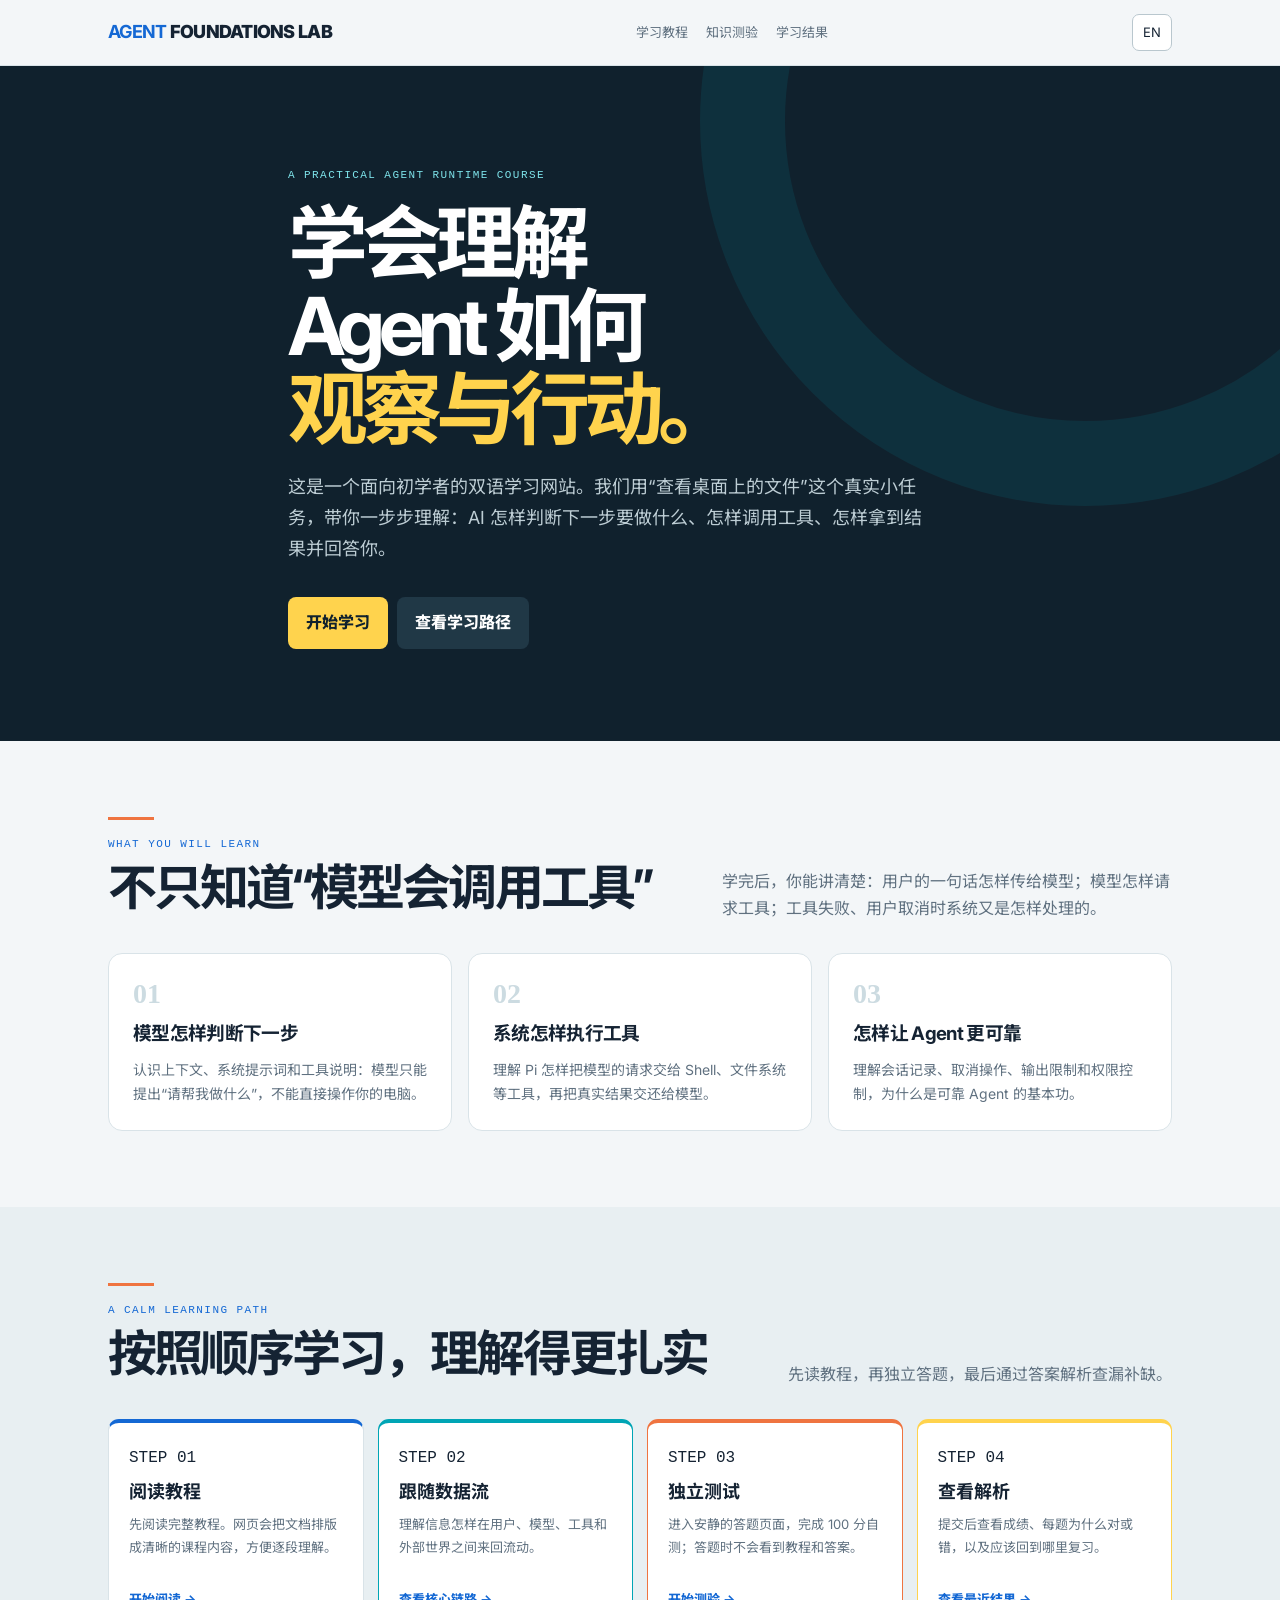
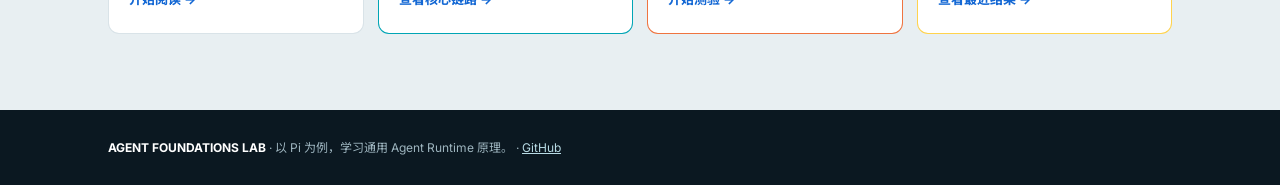
==== commit 8cb2e97b: "Render course documents and refine navigation copy" ====
--- a/index.html
+++ b/index.html
@@ -1 +1 @@
-<!doctype html><html lang="zh-CN"><head><meta charset="utf-8"><meta name="viewport" content="width=device-width,initial-scale=1"><meta name="description" content="用 Pi 的请求生命周期学习 Agent Runtime。"><title>Agent Foundations Lab</title><link rel="stylesheet" href="assets/style.css"></head><body><header class="site-head"><div class="wrap"><a class="brand" href="./"><b>AGENT</b> FOUNDATIONS LAB</a><nav class="nav"><a href="learn/">学习教程</a><a href="quiz/">知识测验</a><a href="content/pi-agent-runtime-guide.zh.md">原始 Markdown</a></nav><a class="lang" href="en/">EN</a></div></header><main><section class="hero"><div class="wrap hero-inner"><div class="eyebrow">A PRACTICAL AGENT RUNTIME COURSE</div><h1>学会理解<br>Agent 如何<br><em>观察与行动。</em></h1><p>这是面向初学者的双语学习网站。我们通过一个“查看桌面文件”的简单请求，解释模型、工具、Runtime、Session 与安全边界如何共同构成一个 Agent。</p><a class="button" href="learn/">开始学习</a><a class="button alt" href="#path">查看学习路径</a></div></section><section><div class="wrap"><div class="head"><div><div class="rule"></div><div class="eyebrow" style="color:var(--blue)">WHAT YOU WILL LEARN</div><h2>不只知道“模型会调用工具”</h2></div><p>完成课程后，你应能解释一次真实请求如何进入模型、如何调用工具，以及错误、取消和会话如何被控制。</p></div><div class="grid3"><article class="card"><div class="num">01</div><h3>模型如何决策</h3><p>理解上下文、System Prompt、Tool Schema 与 Tool Call：模型如何提出行动请求，而不是直接操作电脑。</p></article><article class="card"><div class="num">02</div><h3>Runtime 如何执行</h3><p>理解 Pi 如何将工具调用交给 Shell、文件系统或其他外部能力，再包装为 Tool Result。</p></article><article class="card"><div class="num">03</div><h3>工程如何可控</h3><p>理解 Session、Abort、输出截断、权限边界和审计为何是生产级 Agent 的基础。</p></article></div></div></section><section class="path" id="path"><div class="wrap"><div class="head"><div><div class="rule"></div><div class="eyebrow" style="color:var(--blue)">A CALM LEARNING PATH</div><h2>按顺序学习，不被题目打断</h2></div><p>阅读、练习、反馈分别在独立页面中完成。</p></div><div class="path-row"><article class="path-card"><span class="mono">STEP 01</span><b>阅读教程</b><p>先阅读完整的 Agent 工作机制文档；可在线阅读或下载原始 Markdown。</p><br><a href="learn/">开始阅读 →</a></article><article class="path-card"><span class="mono">STEP 02</span><b>跟随数据流</b><p>理解“用户 → 模型 → 工具 → 外部世界 → 结果 → 模型”的闭环。</p><br><a href="learn/#lifecycle">查看核心链路 →</a></article><article class="path-card"><span class="mono">STEP 03</span><b>独立测试</b><p>进入无教程、无答案干扰的考试工作台，完成 100 分自测。</p><br><a href="quiz/">开始测验 →</a></article><article class="path-card"><span class="mono">STEP 04</span><b>查看解析</b><p>提交后查看成绩、逐题解释、常见误区，以及对应复习章节。</p><br><a href="results/">查看最近结果 →</a></article></div></div></section></main><footer><div class="wrap"><b>AGENT FOUNDATIONS LAB</b> · 以 Pi 为例，学习通用 Agent Runtime 原理。 · <a style="color:#b8dbe5" href="https://github.com/beepony/agent-foundations-lab">GitHub</a></div></footer></body></html>+<!doctype html><html lang="zh-CN"><head><meta charset="utf-8"><meta name="viewport" content="width=device-width,initial-scale=1"><meta name="description" content="用 Pi 的请求生命周期学习 Agent Runtime。"><title>Agent Foundations Lab</title><link rel="stylesheet" href="assets/style.css"></head><body><header class="site-head"><div class="wrap"><a class="brand" href="./"><b>AGENT</b> FOUNDATIONS LAB</a><nav class="nav"><a href="learn/">学习教程</a><a href="quiz/">知识测验</a><a href="results/">学习结果</a></nav><a class="lang" href="en/">EN</a></div></header><main><section class="hero"><div class="wrap hero-inner"><div class="eyebrow">A PRACTICAL AGENT RUNTIME COURSE</div><h1>学会理解<br>Agent 如何<br><em>观察与行动。</em></h1><p>这是一个面向初学者的双语学习网站。我们用“查看桌面上的文件”这个真实小任务，带你一步步理解：AI 怎样判断下一步要做什么、怎样调用工具、怎样拿到结果并回答你。</p><a class="button" href="learn/">开始学习</a><a class="button alt" href="#path">查看学习路径</a></div></section><section><div class="wrap"><div class="head"><div><div class="rule"></div><div class="eyebrow" style="color:var(--blue)">WHAT YOU WILL LEARN</div><h2>不只知道“模型会调用工具”</h2></div><p>学完后，你能讲清楚：用户的一句话怎样传给模型；模型怎样请求工具；工具失败、用户取消时系统又是怎样处理的。</p></div><div class="grid3"><article class="card"><div class="num">01</div><h3>模型怎样判断下一步</h3><p>认识上下文、系统提示词和工具说明：模型只能提出“请帮我做什么”，不能直接操作你的电脑。</p></article><article class="card"><div class="num">02</div><h3>系统怎样执行工具</h3><p>理解 Pi 怎样把模型的请求交给 Shell、文件系统等工具，再把真实结果交还给模型。</p></article><article class="card"><div class="num">03</div><h3>怎样让 Agent 更可靠</h3><p>理解会话记录、取消操作、输出限制和权限控制，为什么是可靠 Agent 的基本功。</p></article></div></div></section><section class="path" id="path"><div class="wrap"><div class="head"><div><div class="rule"></div><div class="eyebrow" style="color:var(--blue)">A CALM LEARNING PATH</div><h2>按照顺序学习，理解得更扎实</h2></div><p>先读教程，再独立答题，最后通过答案解析查漏补缺。</p></div><div class="path-row"><article class="path-card"><span class="mono">STEP 01</span><b>阅读教程</b><p>先阅读完整教程。网页会把文档排版成清晰的课程内容，方便逐段理解。</p><br><a href="learn/">开始阅读 →</a></article><article class="path-card"><span class="mono">STEP 02</span><b>跟随数据流</b><p>理解信息怎样在用户、模型、工具和外部世界之间来回流动。</p><br><a href="learn/#lifecycle">查看核心链路 →</a></article><article class="path-card"><span class="mono">STEP 03</span><b>独立测试</b><p>进入安静的答题页面，完成 100 分自测；答题时不会看到教程和答案。</p><br><a href="quiz/">开始测验 →</a></article><article class="path-card"><span class="mono">STEP 04</span><b>查看解析</b><p>提交后查看成绩、每题为什么对或错，以及应该回到哪里复习。</p><br><a href="results/">查看最近结果 →</a></article></div></div></section></main><footer><div class="wrap"><b>AGENT FOUNDATIONS LAB</b> · 以 Pi 为例，学习通用 Agent Runtime 原理。 · <a style="color:#b8dbe5" href="https://github.com/beepony/agent-foundations-lab">GitHub</a></div></footer></body></html>
--- a/assets/style.css
+++ b/assets/style.css
@@ -1 +1,2 @@
-:root{--ink:#152333;--muted:#607180;--paper:#f3f6f8;--card:#fff;--line:#d9e3e8;--blue:#1468d4;--cyan:#00a5b5;--orange:#ef7440;--yellow:#ffd34d;--dark:#10212d;--ok:#087a62;--danger:#b43b25}*{box-sizing:border-box}html{scroll-behavior:smooth}body{margin:0;background:var(--paper);color:var(--ink);font:16px/1.72,-apple-system,BlinkMacSystemFont,"Segoe UI","Noto Sans SC",Arial,sans-serif}.wrap{max-width:1120px;padding:0 28px;margin:auto}.mono,code,pre,.eyebrow,.tag{font-family:ui-monospace,SFMono-Regular,Menlo,monospace}.site-head{height:66px;position:sticky;top:0;z-index:5;border-bottom:1px solid var(--line);background:#f3f6f8ef;backdrop-filter:blur(12px)}.site-head .wrap{height:100%;display:flex;align-items:center;justify-content:space-between;gap:18px}.brand{font-size:18px;font-weight:850;letter-spacing:-.04em;color:var(--ink);text-decoration:none}.brand b{color:var(--blue)}.nav{display:flex;gap:18px;align-items:center}.nav a{font-size:13px;color:var(--muted);text-decoration:none}.nav a:hover{color:var(--blue)}button,.button{font:inherit;cursor:pointer}.lang,.ghost{border:1px solid #b9c7ce;border-radius:7px;padding:6px 10px;background:white;color:var(--ink);text-decoration:none;font-size:13px}.hero{color:white;background:var(--dark);position:relative;overflow:hidden;padding:100px 0 92px}.hero:after{content:"";position:absolute;right:-190px;top:-330px;width:600px;height:600px;border:85px solid #00a5b51d;border-radius:50%}.hero-inner{position:relative;z-index:1;max-width:760px}.eyebrow{font-size:11px;letter-spacing:.13em;text-transform:uppercase;color:#7ee4eb}.hero h1{font-size:clamp(45px,6.5vw,80px);letter-spacing:-.075em;line-height:1.04;margin:16px 0 22px}.hero h1 em{color:var(--yellow);font-style:normal}.hero p{font-size:18px;max-width:650px;color:#bdcdd4}.button{display:inline-block;border:0;border-radius:8px;background:var(--yellow);color:var(--dark);padding:12px 18px;text-decoration:none;font-weight:800;margin:14px 9px 0 0}.button.alt{background:#203846;color:white}.button:hover{filter:brightness(1.06)}section{padding:76px 0}.head{display:flex;justify-content:space-between;align-items:end;gap:25px;margin-bottom:30px}.head h1,.head h2{font-size:clamp(31px,4vw,49px);letter-spacing:-.06em;line-height:1.12;margin:7px 0}.head p{margin:0;max-width:450px;color:var(--muted)}.rule{width:46px;height:3px;background:var(--orange);margin-bottom:15px}.grid3{display:grid;grid-template-columns:repeat(3,1fr);gap:16px}.card{background:var(--card);border:1px solid var(--line);border-radius:14px;padding:24px}.card .num{font:700 28px ui-monospace;color:#ccdbe1}.card h3{letter-spacing:-.035em;margin:8px 0}.card p{color:var(--muted);font-size:14px;margin:0}.path{background:#e8eff2}.path-row{display:grid;grid-template-columns:repeat(4,1fr);gap:14px}.path-card{background:white;border:1px solid var(--line);border-top:4px solid var(--blue);padding:20px;border-radius:11px}.path-card:nth-child(2){border-color:var(--cyan)}.path-card:nth-child(3){border-color:var(--orange)}.path-card:nth-child(4){border-color:var(--yellow)}.path-card b{display:block;font-size:18px;margin:5px 0}.path-card p{font-size:13px;color:var(--muted);margin:0}.path-card a{font-size:13px;color:var(--blue);font-weight:750;text-decoration:none}.article{max-width:790px;margin:auto;background:white;border:1px solid var(--line);border-radius:16px;padding:48px}.article h1{font-size:42px;letter-spacing:-.065em;line-height:1.15}.article h2{font-size:27px;letter-spacing:-.04em;margin-top:46px;scroll-margin-top:88px}.article h3{font-size:20px;margin-top:28px}.article p,.article li{color:#384b59}.article pre{background:#0b1821;color:#d9edf3;border-radius:10px;padding:18px;overflow:auto;font-size:13px;line-height:1.6}.article table{border-collapse:collapse;width:100%;font-size:14px}.article th,.article td{padding:10px;border:1px solid var(--line);text-align:left}.article th{background:#edf3f5}.callout{padding:16px 19px;border-left:4px solid var(--cyan);background:#ebf8f9;border-radius:0 8px 8px 0}.callout.warn{border-color:var(--orange);background:#fff5ef}.toc{position:fixed;right:max(28px,calc((100vw - 1320px)/2));top:110px;width:190px;font-size:12px}.toc b{display:block;margin-bottom:8px}.toc a{display:block;color:var(--muted);text-decoration:none;padding:4px 0}.toc a:hover{color:var(--blue)}.lesson-end{margin-top:50px;padding:25px;background:#10212d;color:white;border-radius:13px}.lesson-end p{color:#c1d0d6}.source-box{margin:26px 0;padding:22px;background:#edf3f5;border:1px solid var(--line);border-radius:10px}.source-box a{color:var(--blue);font-weight:750}.exam-body{background:#10212d}.exam-head{height:58px;border-bottom:1px solid #34505f;background:#10212d;color:white}.exam-head .wrap{height:100%;display:flex;align-items:center;justify-content:space-between}.exam-head a{color:#c4d9e2;text-decoration:none;font-size:13px}.exam{max-width:850px;margin:0 auto;padding:36px 24px 80px}.exam-intro{color:white}.exam-intro h1{letter-spacing:-.055em;margin:4px 0}.exam-intro p{color:#bbcad1}.quiz-shell{background:white;border-radius:15px;padding:26px;margin-top:23px}.progress{height:8px;background:#e3ebef;border-radius:8px;overflow:hidden;margin:10px 0 22px}.progress i{display:block;height:100%;background:var(--cyan);width:0;transition:.2s}.q{border-top:1px solid var(--line);padding:24px 0}.q:first-of-type{border-top:0}.q h3{font-size:17px;line-height:1.5;margin:0 0 12px}.points{font:11px ui-monospace;color:var(--orange);margin-bottom:6px}.options{display:grid;gap:7px}.option{padding:9px 12px;display:flex;gap:9px;align-items:center;border:1px solid var(--line);border-radius:7px}.option:hover{border-color:var(--blue)}textarea{width:100%;min-height:110px;font:14px/1.55 inherit;border:1px solid var(--line);border-radius:7px;padding:10px;resize:vertical}.rubric{margin-top:10px;padding:12px;background:#f4f7f8;border-radius:8px;font-size:13px;color:#536573}.score{width:62px;padding:4px;border:1px solid var(--line);border-radius:4px}.actions{display:flex;gap:10px;align-items:center;margin-top:28px}.actions button{border:0;border-radius:7px;padding:10px 14px;background:var(--dark);color:white;font-weight:750}.actions button.alt{background:#e3ecef;color:var(--ink)}.status{font-size:12px;color:var(--muted)}.report{max-width:900px;margin:50px auto;padding:48px;background:white;border-radius:16px}.report .score-big{font:700 70px/1 ui-monospace;color:var(--blue);letter-spacing:-.08em}.report h1{letter-spacing:-.06em}.report .answer{border-top:1px solid var(--line);padding:20px 0}.report .answer:first-of-type{border-top:0}.answer .ok{color:var(--ok);font-weight:800}.answer .bad{color:var(--danger);font-weight:800}.answer details{margin-top:10px;background:#f3f7f8;padding:11px;border-radius:7px}.answer summary{cursor:pointer;font-weight:750}.report a{color:var(--blue)}footer{background:#0b1821;color:#9eb5bf;padding:28px 0;font-size:12px}footer b{color:white}@media(max-width:1080px){.toc{display:none}}@media(max-width:760px){.nav{display:none}.wrap{padding:0 19px}.hero{padding:69px 0}.grid3,.path-row{grid-template-columns:1fr}.article{border-radius:0;border-left:0;border-right:0;padding:28px 20px}.article h1{font-size:34px}.head{display:block}.head p{margin-top:15px}.exam{padding:23px 14px 55px}.quiz-shell{padding:18px}.report{margin:22px 14px;padding:25px}.report .score-big{font-size:54px}}+@import url('https://fonts.googleapis.com/css2?family=Inter:wght@400;500;600;700;800&family=Noto+Sans+SC:wght@400;500;600;700;800&display=swap');
+:root{--ink:#152333;--muted:#607180;--paper:#f3f6f8;--card:#fff;--line:#d9e3e8;--blue:#1468d4;--cyan:#00a5b5;--orange:#ef7440;--yellow:#ffd34d;--dark:#10212d;--ok:#087a62;--danger:#b43b25}*{box-sizing:border-box}html{scroll-behavior:smooth}body{margin:0;background:var(--paper);color:var(--ink);font:16px/1.72 Inter,"Noto Sans SC",-apple-system,BlinkMacSystemFont,"Segoe UI",Arial,sans-serif}.wrap{max-width:1120px;padding:0 28px;margin:auto}.mono,code,pre,.eyebrow,.tag{font-family:ui-monospace,SFMono-Regular,Menlo,monospace}.site-head{height:66px;position:sticky;top:0;z-index:5;border-bottom:1px solid var(--line);background:#f3f6f8ef;backdrop-filter:blur(12px)}.site-head .wrap{height:100%;display:flex;align-items:center;justify-content:space-between;gap:18px}.brand{font-size:18px;font-weight:850;letter-spacing:-.04em;color:var(--ink);text-decoration:none}.brand b{color:var(--blue)}.nav{display:flex;gap:18px;align-items:center}.nav a{font-size:13px;color:var(--muted);text-decoration:none}.nav a:hover{color:var(--blue)}button,.button{font:inherit;cursor:pointer}.lang,.ghost{border:1px solid #b9c7ce;border-radius:7px;padding:6px 10px;background:white;color:var(--ink);text-decoration:none;font-size:13px}.hero{color:white;background:var(--dark);position:relative;overflow:hidden;padding:100px 0 92px}.hero:after{content:"";position:absolute;right:-190px;top:-330px;width:600px;height:600px;border:85px solid #00a5b51d;border-radius:50%}.hero-inner{position:relative;z-index:1;max-width:760px}.eyebrow{font-size:11px;letter-spacing:.13em;text-transform:uppercase;color:#7ee4eb}.hero h1{font-size:clamp(45px,6.5vw,80px);letter-spacing:-.075em;line-height:1.04;margin:16px 0 22px}.hero h1 em{color:var(--yellow);font-style:normal}.hero p{font-size:18px;max-width:650px;color:#bdcdd4}.button{display:inline-block;border:0;border-radius:8px;background:var(--yellow);color:var(--dark);padding:12px 18px;text-decoration:none;font-weight:800;margin:14px 9px 0 0}.button.alt{background:#203846;color:white}.button:hover{filter:brightness(1.06)}section{padding:76px 0}.head{display:flex;justify-content:space-between;align-items:end;gap:25px;margin-bottom:30px}.head h1,.head h2{font-size:clamp(31px,4vw,49px);letter-spacing:-.06em;line-height:1.12;margin:7px 0}.head p{margin:0;max-width:450px;color:var(--muted)}.rule{width:46px;height:3px;background:var(--orange);margin-bottom:15px}.grid3{display:grid;grid-template-columns:repeat(3,1fr);gap:16px}.card{background:var(--card);border:1px solid var(--line);border-radius:14px;padding:24px}.card .num{font:700 28px ui-monospace;color:#ccdbe1}.card h3{letter-spacing:-.035em;margin:8px 0}.card p{color:var(--muted);font-size:14px;margin:0}.path{background:#e8eff2}.path-row{display:grid;grid-template-columns:repeat(4,1fr);gap:14px}.path-card{background:white;border:1px solid var(--line);border-top:4px solid var(--blue);padding:20px;border-radius:11px}.path-card:nth-child(2){border-color:var(--cyan)}.path-card:nth-child(3){border-color:var(--orange)}.path-card:nth-child(4){border-color:var(--yellow)}.path-card b{display:block;font-size:18px;margin:5px 0}.path-card p{font-size:13px;color:var(--muted);margin:0}.path-card a{font-size:13px;color:var(--blue);font-weight:750;text-decoration:none}.article{max-width:790px;margin:auto;background:white;border:1px solid var(--line);border-radius:16px;padding:48px}.article h1{font-size:42px;letter-spacing:-.065em;line-height:1.15}.article h2{font-size:27px;letter-spacing:-.04em;margin-top:46px;scroll-margin-top:88px}.article h3{font-size:20px;margin-top:28px}.article p,.article li{color:#384b59}.article pre{background:#0b1821;color:#d9edf3;border-radius:10px;padding:18px;overflow:auto;font-size:13px;line-height:1.6}.article table{border-collapse:collapse;width:100%;font-size:14px}.article th,.article td{padding:10px;border:1px solid var(--line);text-align:left}.article th{background:#edf3f5}.callout{padding:16px 19px;border-left:4px solid var(--cyan);background:#ebf8f9;border-radius:0 8px 8px 0}.callout.warn{border-color:var(--orange);background:#fff5ef}.toc{position:fixed;right:max(28px,calc((100vw - 1320px)/2));top:110px;width:190px;font-size:12px}.toc b{display:block;margin-bottom:8px}.toc a{display:block;color:var(--muted);text-decoration:none;padding:4px 0}.toc a:hover{color:var(--blue)}.lesson-end{margin-top:50px;padding:25px;background:#10212d;color:white;border-radius:13px}.lesson-end p{color:#c1d0d6}.source-box{margin:26px 0;padding:22px;background:#edf3f5;border:1px solid var(--line);border-radius:10px}.source-box a{color:var(--blue);font-weight:750}.exam-body{background:#10212d}.exam-head{height:58px;border-bottom:1px solid #34505f;background:#10212d;color:white}.exam-head .wrap{height:100%;display:flex;align-items:center;justify-content:space-between}.exam-head a{color:#c4d9e2;text-decoration:none;font-size:13px}.exam{max-width:850px;margin:0 auto;padding:36px 24px 80px}.exam-intro{color:white}.exam-intro h1{letter-spacing:-.055em;margin:4px 0}.exam-intro p{color:#bbcad1}.quiz-shell{background:white;border-radius:15px;padding:26px;margin-top:23px}.progress{height:8px;background:#e3ebef;border-radius:8px;overflow:hidden;margin:10px 0 22px}.progress i{display:block;height:100%;background:var(--cyan);width:0;transition:.2s}.q{border-top:1px solid var(--line);padding:24px 0}.q:first-of-type{border-top:0}.q h3{font-size:17px;line-height:1.5;margin:0 0 12px}.points{font:11px ui-monospace;color:var(--orange);margin-bottom:6px}.options{display:grid;gap:7px}.option{padding:9px 12px;display:flex;gap:9px;align-items:center;border:1px solid var(--line);border-radius:7px}.option:hover{border-color:var(--blue)}textarea{width:100%;min-height:110px;font:14px/1.55 inherit;border:1px solid var(--line);border-radius:7px;padding:10px;resize:vertical}.rubric{margin-top:10px;padding:12px;background:#f4f7f8;border-radius:8px;font-size:13px;color:#536573}.score{width:62px;padding:4px;border:1px solid var(--line);border-radius:4px}.actions{display:flex;gap:10px;align-items:center;margin-top:28px}.actions button{border:0;border-radius:7px;padding:10px 14px;background:var(--dark);color:white;font-weight:750}.actions button.alt{background:#e3ecef;color:var(--ink)}.status{font-size:12px;color:var(--muted)}.report{max-width:900px;margin:50px auto;padding:48px;background:white;border-radius:16px}.report .score-big{font:700 70px/1 ui-monospace;color:var(--blue);letter-spacing:-.08em}.report h1{letter-spacing:-.06em}.report .answer{border-top:1px solid var(--line);padding:20px 0}.report .answer:first-of-type{border-top:0}.answer .ok{color:var(--ok);font-weight:800}.answer .bad{color:var(--danger);font-weight:800}.answer details{margin-top:10px;background:#f3f7f8;padding:11px;border-radius:7px}.answer summary{cursor:pointer;font-weight:750}.report a{color:var(--blue)}footer{background:#0b1821;color:#9eb5bf;padding:28px 0;font-size:12px}footer b{color:white}html[lang="en"] body{font-family:Inter,-apple-system,BlinkMacSystemFont,"Segoe UI",Arial,sans-serif;letter-spacing:-.008em}html[lang="en"] .hero h1,html[lang="en"] .head h1,html[lang="en"] .head h2,html[lang="en"] .article h1{letter-spacing:-.065em}@media(max-width:1080px){.toc{display:none}}@media(max-width:760px){.nav{display:none}.wrap{padding:0 19px}.hero{padding:69px 0}.grid3,.path-row{grid-template-columns:1fr}.article{border-radius:0;border-left:0;border-right:0;padding:28px 20px}.article h1{font-size:34px}.head{display:block}.head p{margin-top:15px}.exam{padding:23px 14px 55px}.quiz-shell{padding:18px}.report{margin:22px 14px;padding:25px}.report .score-big{font-size:54px}}
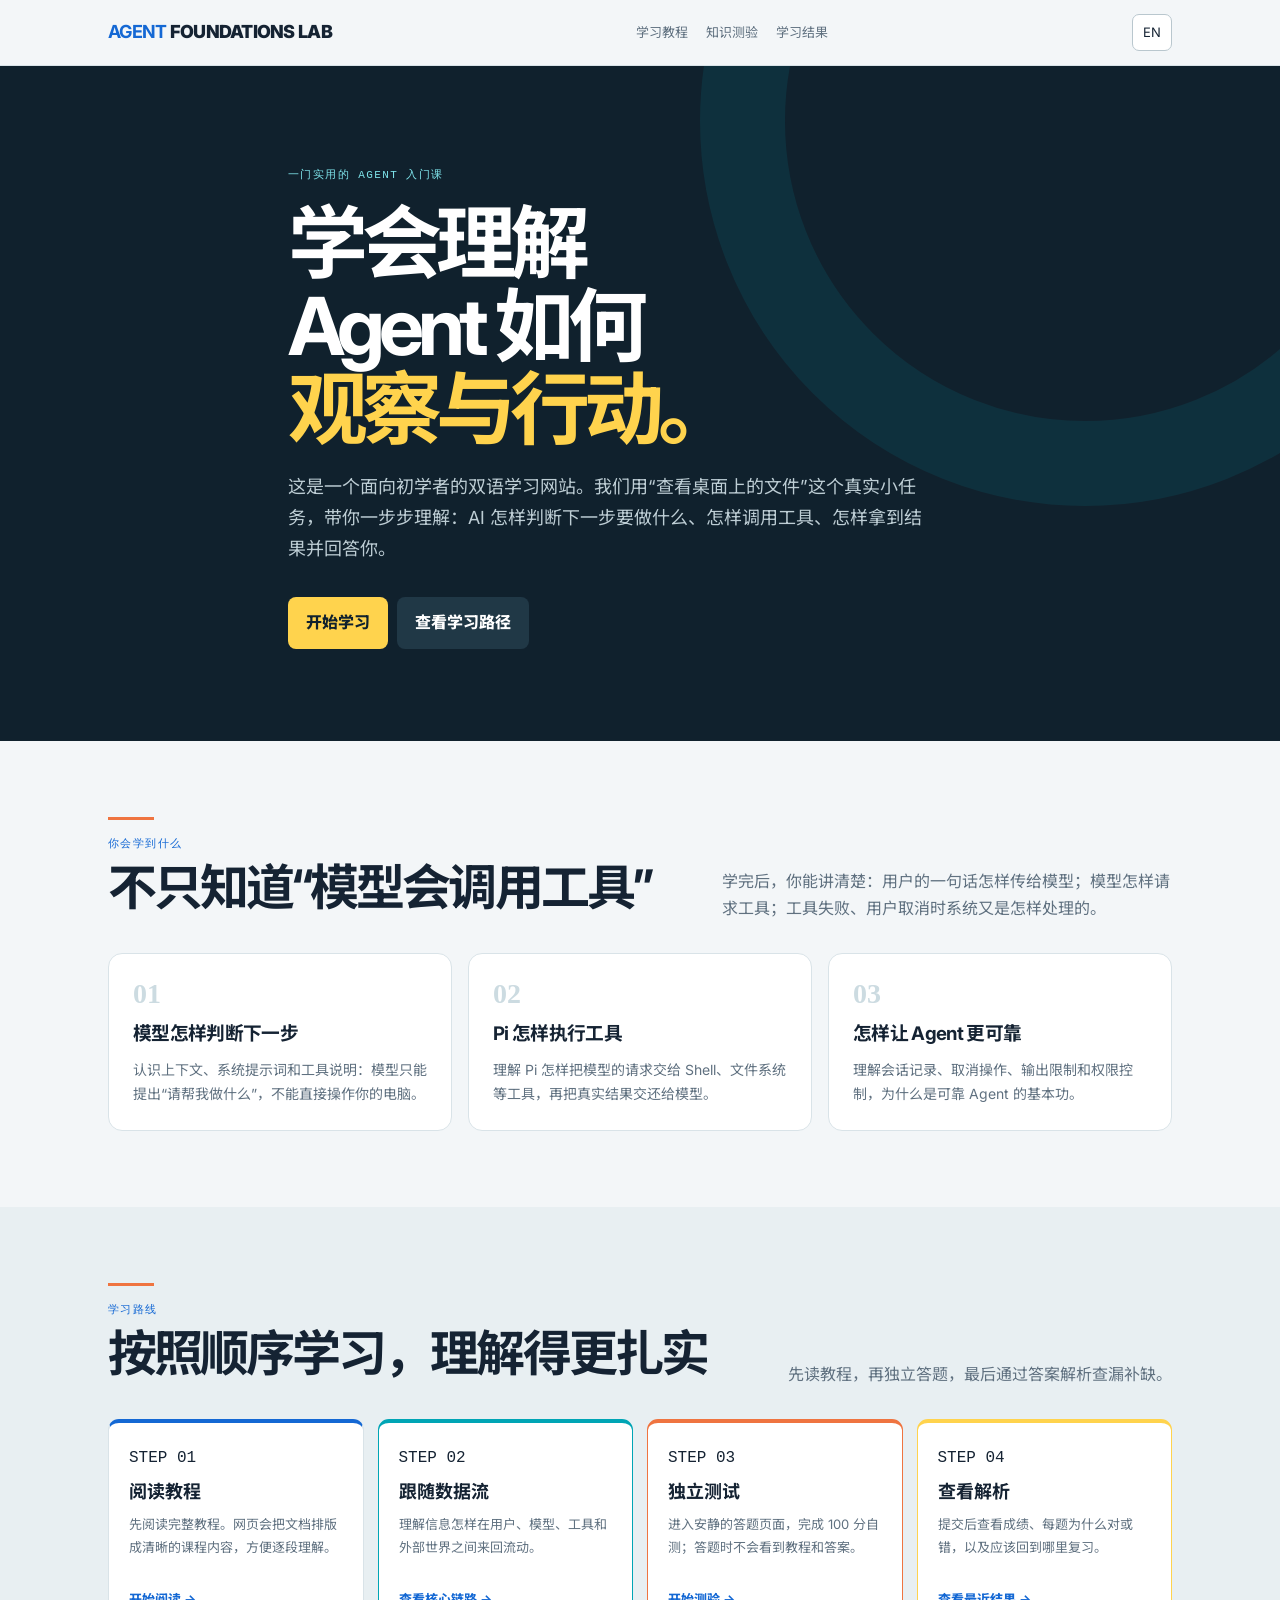
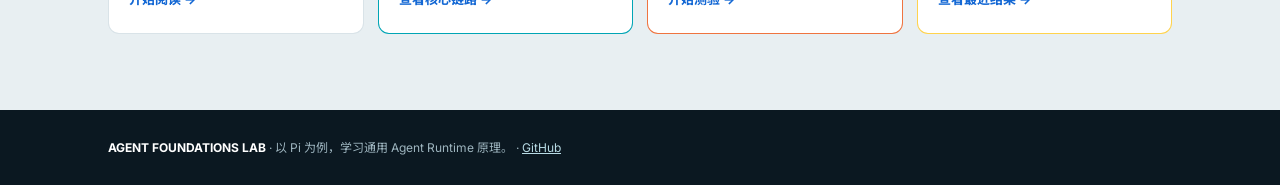
==== commit 5dd8f4d5: "Install design skill and refine course visual hierarchy" ====
--- a/index.html
+++ b/index.html
@@ -1 +1 @@
-<!doctype html><html lang="zh-CN"><head><meta charset="utf-8"><meta name="viewport" content="width=device-width,initial-scale=1"><meta name="description" content="用 Pi 的请求生命周期学习 Agent Runtime。"><title>Agent Foundations Lab</title><link rel="stylesheet" href="assets/style.css"></head><body><header class="site-head"><div class="wrap"><a class="brand" href="./"><b>AGENT</b> FOUNDATIONS LAB</a><nav class="nav"><a href="learn/">学习教程</a><a href="quiz/">知识测验</a><a href="results/">学习结果</a></nav><a class="lang" href="en/">EN</a></div></header><main><section class="hero"><div class="wrap hero-inner"><div class="eyebrow">A PRACTICAL AGENT RUNTIME COURSE</div><h1>学会理解<br>Agent 如何<br><em>观察与行动。</em></h1><p>这是一个面向初学者的双语学习网站。我们用“查看桌面上的文件”这个真实小任务，带你一步步理解：AI 怎样判断下一步要做什么、怎样调用工具、怎样拿到结果并回答你。</p><a class="button" href="learn/">开始学习</a><a class="button alt" href="#path">查看学习路径</a></div></section><section><div class="wrap"><div class="head"><div><div class="rule"></div><div class="eyebrow" style="color:var(--blue)">WHAT YOU WILL LEARN</div><h2>不只知道“模型会调用工具”</h2></div><p>学完后，你能讲清楚：用户的一句话怎样传给模型；模型怎样请求工具；工具失败、用户取消时系统又是怎样处理的。</p></div><div class="grid3"><article class="card"><div class="num">01</div><h3>模型怎样判断下一步</h3><p>认识上下文、系统提示词和工具说明：模型只能提出“请帮我做什么”，不能直接操作你的电脑。</p></article><article class="card"><div class="num">02</div><h3>系统怎样执行工具</h3><p>理解 Pi 怎样把模型的请求交给 Shell、文件系统等工具，再把真实结果交还给模型。</p></article><article class="card"><div class="num">03</div><h3>怎样让 Agent 更可靠</h3><p>理解会话记录、取消操作、输出限制和权限控制，为什么是可靠 Agent 的基本功。</p></article></div></div></section><section class="path" id="path"><div class="wrap"><div class="head"><div><div class="rule"></div><div class="eyebrow" style="color:var(--blue)">A CALM LEARNING PATH</div><h2>按照顺序学习，理解得更扎实</h2></div><p>先读教程，再独立答题，最后通过答案解析查漏补缺。</p></div><div class="path-row"><article class="path-card"><span class="mono">STEP 01</span><b>阅读教程</b><p>先阅读完整教程。网页会把文档排版成清晰的课程内容，方便逐段理解。</p><br><a href="learn/">开始阅读 →</a></article><article class="path-card"><span class="mono">STEP 02</span><b>跟随数据流</b><p>理解信息怎样在用户、模型、工具和外部世界之间来回流动。</p><br><a href="learn/#lifecycle">查看核心链路 →</a></article><article class="path-card"><span class="mono">STEP 03</span><b>独立测试</b><p>进入安静的答题页面，完成 100 分自测；答题时不会看到教程和答案。</p><br><a href="quiz/">开始测验 →</a></article><article class="path-card"><span class="mono">STEP 04</span><b>查看解析</b><p>提交后查看成绩、每题为什么对或错，以及应该回到哪里复习。</p><br><a href="results/">查看最近结果 →</a></article></div></div></section></main><footer><div class="wrap"><b>AGENT FOUNDATIONS LAB</b> · 以 Pi 为例，学习通用 Agent Runtime 原理。 · <a style="color:#b8dbe5" href="https://github.com/beepony/agent-foundations-lab">GitHub</a></div></footer></body></html>+<!doctype html><html lang="zh-CN"><head><meta charset="utf-8"><meta name="viewport" content="width=device-width,initial-scale=1"><meta name="description" content="用 Pi 的请求生命周期学习 Agent Runtime。"><title>Agent Foundations Lab</title><link rel="stylesheet" href="assets/style.css"></head><body><header class="site-head"><div class="wrap"><a class="brand" href="./"><b>AGENT</b> FOUNDATIONS LAB</a><nav class="nav"><a href="learn/">学习教程</a><a href="quiz/">知识测验</a><a href="results/">学习结果</a></nav><a class="lang" href="en/">EN</a></div></header><main><section class="hero"><div class="wrap hero-inner"><div class="eyebrow">一门实用的 Agent 入门课</div><h1>学会理解<br>Agent 如何<br><em>观察与行动。</em></h1><p>这是一个面向初学者的双语学习网站。我们用“查看桌面上的文件”这个真实小任务，带你一步步理解：AI 怎样判断下一步要做什么、怎样调用工具、怎样拿到结果并回答你。</p><a class="button" href="learn/">开始学习</a><a class="button alt" href="#path">查看学习路径</a></div></section><section><div class="wrap"><div class="head"><div><div class="rule"></div><div class="eyebrow" style="color:var(--blue)">你会学到什么</div><h2>不只知道“模型会调用工具”</h2></div><p>学完后，你能讲清楚：用户的一句话怎样传给模型；模型怎样请求工具；工具失败、用户取消时系统又是怎样处理的。</p></div><div class="grid3"><article class="card"><div class="num">01</div><h3>模型怎样判断下一步</h3><p>认识上下文、系统提示词和工具说明：模型只能提出“请帮我做什么”，不能直接操作你的电脑。</p></article><article class="card"><div class="num">02</div><h3>Pi 怎样执行工具</h3><p>理解 Pi 怎样把模型的请求交给 Shell、文件系统等工具，再把真实结果交还给模型。</p></article><article class="card"><div class="num">03</div><h3>怎样让 Agent 更可靠</h3><p>理解会话记录、取消操作、输出限制和权限控制，为什么是可靠 Agent 的基本功。</p></article></div></div></section><section class="path" id="path"><div class="wrap"><div class="head"><div><div class="rule"></div><div class="eyebrow" style="color:var(--blue)">学习路线</div><h2>按照顺序学习，理解得更扎实</h2></div><p>先读教程，再独立答题，最后通过答案解析查漏补缺。</p></div><div class="path-row"><article class="path-card"><span class="mono">STEP 01</span><b>阅读教程</b><p>先阅读完整教程。网页会把文档排版成清晰的课程内容，方便逐段理解。</p><br><a href="learn/">开始阅读 →</a></article><article class="path-card"><span class="mono">STEP 02</span><b>跟随数据流</b><p>理解信息怎样在用户、模型、工具和外部世界之间来回流动。</p><br><a href="learn/#lifecycle">查看核心链路 →</a></article><article class="path-card"><span class="mono">STEP 03</span><b>独立测试</b><p>进入安静的答题页面，完成 100 分自测；答题时不会看到教程和答案。</p><br><a href="quiz/">开始测验 →</a></article><article class="path-card"><span class="mono">STEP 04</span><b>查看解析</b><p>提交后查看成绩、每题为什么对或错，以及应该回到哪里复习。</p><br><a href="results/">查看最近结果 →</a></article></div></div></section></main><footer><div class="wrap"><b>AGENT FOUNDATIONS LAB</b> · 以 Pi 为例，学习通用 Agent Runtime 原理。 · <a style="color:#b8dbe5" href="https://github.com/beepony/agent-foundations-lab">GitHub</a></div></footer></body></html>
--- a/assets/style.css
+++ b/assets/style.css
@@ -1,2 +1,2 @@
 @import url('https://fonts.googleapis.com/css2?family=Inter:wght@400;500;600;700;800&family=Noto+Sans+SC:wght@400;500;600;700;800&display=swap');
-:root{--ink:#152333;--muted:#607180;--paper:#f3f6f8;--card:#fff;--line:#d9e3e8;--blue:#1468d4;--cyan:#00a5b5;--orange:#ef7440;--yellow:#ffd34d;--dark:#10212d;--ok:#087a62;--danger:#b43b25}*{box-sizing:border-box}html{scroll-behavior:smooth}body{margin:0;background:var(--paper);color:var(--ink);font:16px/1.72 Inter,"Noto Sans SC",-apple-system,BlinkMacSystemFont,"Segoe UI",Arial,sans-serif}.wrap{max-width:1120px;padding:0 28px;margin:auto}.mono,code,pre,.eyebrow,.tag{font-family:ui-monospace,SFMono-Regular,Menlo,monospace}.site-head{height:66px;position:sticky;top:0;z-index:5;border-bottom:1px solid var(--line);background:#f3f6f8ef;backdrop-filter:blur(12px)}.site-head .wrap{height:100%;display:flex;align-items:center;justify-content:space-between;gap:18px}.brand{font-size:18px;font-weight:850;letter-spacing:-.04em;color:var(--ink);text-decoration:none}.brand b{color:var(--blue)}.nav{display:flex;gap:18px;align-items:center}.nav a{font-size:13px;color:var(--muted);text-decoration:none}.nav a:hover{color:var(--blue)}button,.button{font:inherit;cursor:pointer}.lang,.ghost{border:1px solid #b9c7ce;border-radius:7px;padding:6px 10px;background:white;color:var(--ink);text-decoration:none;font-size:13px}.hero{color:white;background:var(--dark);position:relative;overflow:hidden;padding:100px 0 92px}.hero:after{content:"";position:absolute;right:-190px;top:-330px;width:600px;height:600px;border:85px solid #00a5b51d;border-radius:50%}.hero-inner{position:relative;z-index:1;max-width:760px}.eyebrow{font-size:11px;letter-spacing:.13em;text-transform:uppercase;color:#7ee4eb}.hero h1{font-size:clamp(45px,6.5vw,80px);letter-spacing:-.075em;line-height:1.04;margin:16px 0 22px}.hero h1 em{color:var(--yellow);font-style:normal}.hero p{font-size:18px;max-width:650px;color:#bdcdd4}.button{display:inline-block;border:0;border-radius:8px;background:var(--yellow);color:var(--dark);padding:12px 18px;text-decoration:none;font-weight:800;margin:14px 9px 0 0}.button.alt{background:#203846;color:white}.button:hover{filter:brightness(1.06)}section{padding:76px 0}.head{display:flex;justify-content:space-between;align-items:end;gap:25px;margin-bottom:30px}.head h1,.head h2{font-size:clamp(31px,4vw,49px);letter-spacing:-.06em;line-height:1.12;margin:7px 0}.head p{margin:0;max-width:450px;color:var(--muted)}.rule{width:46px;height:3px;background:var(--orange);margin-bottom:15px}.grid3{display:grid;grid-template-columns:repeat(3,1fr);gap:16px}.card{background:var(--card);border:1px solid var(--line);border-radius:14px;padding:24px}.card .num{font:700 28px ui-monospace;color:#ccdbe1}.card h3{letter-spacing:-.035em;margin:8px 0}.card p{color:var(--muted);font-size:14px;margin:0}.path{background:#e8eff2}.path-row{display:grid;grid-template-columns:repeat(4,1fr);gap:14px}.path-card{background:white;border:1px solid var(--line);border-top:4px solid var(--blue);padding:20px;border-radius:11px}.path-card:nth-child(2){border-color:var(--cyan)}.path-card:nth-child(3){border-color:var(--orange)}.path-card:nth-child(4){border-color:var(--yellow)}.path-card b{display:block;font-size:18px;margin:5px 0}.path-card p{font-size:13px;color:var(--muted);margin:0}.path-card a{font-size:13px;color:var(--blue);font-weight:750;text-decoration:none}.article{max-width:790px;margin:auto;background:white;border:1px solid var(--line);border-radius:16px;padding:48px}.article h1{font-size:42px;letter-spacing:-.065em;line-height:1.15}.article h2{font-size:27px;letter-spacing:-.04em;margin-top:46px;scroll-margin-top:88px}.article h3{font-size:20px;margin-top:28px}.article p,.article li{color:#384b59}.article pre{background:#0b1821;color:#d9edf3;border-radius:10px;padding:18px;overflow:auto;font-size:13px;line-height:1.6}.article table{border-collapse:collapse;width:100%;font-size:14px}.article th,.article td{padding:10px;border:1px solid var(--line);text-align:left}.article th{background:#edf3f5}.callout{padding:16px 19px;border-left:4px solid var(--cyan);background:#ebf8f9;border-radius:0 8px 8px 0}.callout.warn{border-color:var(--orange);background:#fff5ef}.toc{position:fixed;right:max(28px,calc((100vw - 1320px)/2));top:110px;width:190px;font-size:12px}.toc b{display:block;margin-bottom:8px}.toc a{display:block;color:var(--muted);text-decoration:none;padding:4px 0}.toc a:hover{color:var(--blue)}.lesson-end{margin-top:50px;padding:25px;background:#10212d;color:white;border-radius:13px}.lesson-end p{color:#c1d0d6}.source-box{margin:26px 0;padding:22px;background:#edf3f5;border:1px solid var(--line);border-radius:10px}.source-box a{color:var(--blue);font-weight:750}.exam-body{background:#10212d}.exam-head{height:58px;border-bottom:1px solid #34505f;background:#10212d;color:white}.exam-head .wrap{height:100%;display:flex;align-items:center;justify-content:space-between}.exam-head a{color:#c4d9e2;text-decoration:none;font-size:13px}.exam{max-width:850px;margin:0 auto;padding:36px 24px 80px}.exam-intro{color:white}.exam-intro h1{letter-spacing:-.055em;margin:4px 0}.exam-intro p{color:#bbcad1}.quiz-shell{background:white;border-radius:15px;padding:26px;margin-top:23px}.progress{height:8px;background:#e3ebef;border-radius:8px;overflow:hidden;margin:10px 0 22px}.progress i{display:block;height:100%;background:var(--cyan);width:0;transition:.2s}.q{border-top:1px solid var(--line);padding:24px 0}.q:first-of-type{border-top:0}.q h3{font-size:17px;line-height:1.5;margin:0 0 12px}.points{font:11px ui-monospace;color:var(--orange);margin-bottom:6px}.options{display:grid;gap:7px}.option{padding:9px 12px;display:flex;gap:9px;align-items:center;border:1px solid var(--line);border-radius:7px}.option:hover{border-color:var(--blue)}textarea{width:100%;min-height:110px;font:14px/1.55 inherit;border:1px solid var(--line);border-radius:7px;padding:10px;resize:vertical}.rubric{margin-top:10px;padding:12px;background:#f4f7f8;border-radius:8px;font-size:13px;color:#536573}.score{width:62px;padding:4px;border:1px solid var(--line);border-radius:4px}.actions{display:flex;gap:10px;align-items:center;margin-top:28px}.actions button{border:0;border-radius:7px;padding:10px 14px;background:var(--dark);color:white;font-weight:750}.actions button.alt{background:#e3ecef;color:var(--ink)}.status{font-size:12px;color:var(--muted)}.report{max-width:900px;margin:50px auto;padding:48px;background:white;border-radius:16px}.report .score-big{font:700 70px/1 ui-monospace;color:var(--blue);letter-spacing:-.08em}.report h1{letter-spacing:-.06em}.report .answer{border-top:1px solid var(--line);padding:20px 0}.report .answer:first-of-type{border-top:0}.answer .ok{color:var(--ok);font-weight:800}.answer .bad{color:var(--danger);font-weight:800}.answer details{margin-top:10px;background:#f3f7f8;padding:11px;border-radius:7px}.answer summary{cursor:pointer;font-weight:750}.report a{color:var(--blue)}footer{background:#0b1821;color:#9eb5bf;padding:28px 0;font-size:12px}footer b{color:white}html[lang="en"] body{font-family:Inter,-apple-system,BlinkMacSystemFont,"Segoe UI",Arial,sans-serif;letter-spacing:-.008em}html[lang="en"] .hero h1,html[lang="en"] .head h1,html[lang="en"] .head h2,html[lang="en"] .article h1{letter-spacing:-.065em}@media(max-width:1080px){.toc{display:none}}@media(max-width:760px){.nav{display:none}.wrap{padding:0 19px}.hero{padding:69px 0}.grid3,.path-row{grid-template-columns:1fr}.article{border-radius:0;border-left:0;border-right:0;padding:28px 20px}.article h1{font-size:34px}.head{display:block}.head p{margin-top:15px}.exam{padding:23px 14px 55px}.quiz-shell{padding:18px}.report{margin:22px 14px;padding:25px}.report .score-big{font-size:54px}}+:root{--ink:#152333;--muted:#607180;--paper:#f3f6f8;--card:#fff;--line:#d9e3e8;--blue:#1468d4;--cyan:#00a5b5;--orange:#ef7440;--yellow:#ffd34d;--dark:#10212d;--ok:#087a62;--danger:#b43b25}*{box-sizing:border-box}html{scroll-behavior:smooth}body{margin:0;background:var(--paper);color:var(--ink);font:16px/1.72 Inter,"Noto Sans SC",-apple-system,BlinkMacSystemFont,"Segoe UI",Arial,sans-serif}.wrap{max-width:1120px;padding:0 28px;margin:auto}.mono,code,pre,.eyebrow,.tag{font-family:ui-monospace,SFMono-Regular,Menlo,monospace}.site-head{height:66px;position:sticky;top:0;z-index:5;border-bottom:1px solid var(--line);background:#f3f6f8ef;backdrop-filter:blur(12px)}.site-head .wrap{height:100%;display:flex;align-items:center;justify-content:space-between;gap:18px}.brand{font-size:18px;font-weight:850;letter-spacing:-.04em;color:var(--ink);text-decoration:none}.brand b{color:var(--blue)}.nav{display:flex;gap:18px;align-items:center}.nav a{font-size:13px;color:var(--muted);text-decoration:none}.nav a:hover{color:var(--blue)}button,.button{font:inherit;cursor:pointer}.lang,.ghost{border:1px solid #b9c7ce;border-radius:7px;padding:6px 10px;background:white;color:var(--ink);text-decoration:none;font-size:13px}.hero{color:white;background:var(--dark);position:relative;overflow:hidden;padding:100px 0 92px}.hero:after{content:"";position:absolute;right:-190px;top:-330px;width:600px;height:600px;border:85px solid #00a5b51d;border-radius:50%}.hero-inner{position:relative;z-index:1;max-width:760px}.eyebrow{font-size:11px;letter-spacing:.13em;text-transform:uppercase;color:#7ee4eb}.hero h1{font-size:clamp(45px,6.5vw,80px);letter-spacing:-.075em;line-height:1.04;margin:16px 0 22px}.hero h1 em{color:var(--yellow);font-style:normal}.hero p{font-size:18px;max-width:650px;color:#bdcdd4}.button{display:inline-block;border:0;border-radius:8px;background:var(--yellow);color:var(--dark);padding:12px 18px;text-decoration:none;font-weight:800;margin:14px 9px 0 0}.button.alt{background:#203846;color:white}.button:hover{filter:brightness(1.06)}section{padding:76px 0}.head{display:flex;justify-content:space-between;align-items:end;gap:25px;margin-bottom:30px}.head h1,.head h2{font-size:clamp(31px,4vw,49px);letter-spacing:-.06em;line-height:1.12;margin:7px 0}.head p{margin:0;max-width:450px;color:var(--muted)}.rule{width:46px;height:3px;background:var(--orange);margin-bottom:15px}.grid3{display:grid;grid-template-columns:repeat(3,1fr);gap:16px}.card{background:var(--card);border:1px solid var(--line);border-radius:14px;padding:24px}.card .num{font:700 28px ui-monospace;color:#ccdbe1}.card h3{letter-spacing:-.035em;margin:8px 0}.card p{color:var(--muted);font-size:14px;margin:0}.path{background:#e8eff2}.path-row{display:grid;grid-template-columns:repeat(4,1fr);gap:14px}.path-card{background:white;border:1px solid var(--line);border-top:4px solid var(--blue);padding:20px;border-radius:11px}.path-card:nth-child(2){border-color:var(--cyan)}.path-card:nth-child(3){border-color:var(--orange)}.path-card:nth-child(4){border-color:var(--yellow)}.path-card b{display:block;font-size:18px;margin:5px 0}.path-card p{font-size:13px;color:var(--muted);margin:0}.path-card a{font-size:13px;color:var(--blue);font-weight:750;text-decoration:none}.article{max-width:790px;margin:auto;background:white;border:1px solid var(--line);border-radius:16px;padding:48px}.article h1{font-size:42px;letter-spacing:-.065em;line-height:1.15}.article h2{font-size:27px;letter-spacing:-.04em;margin-top:46px;scroll-margin-top:88px}.article h3{font-size:20px;margin-top:28px}.article p,.article li{color:#384b59}.article pre{background:#0b1821;color:#d9edf3;border-radius:10px;padding:18px;overflow:auto;font-size:13px;line-height:1.6}.article table{border-collapse:collapse;width:100%;font-size:14px}.article th,.article td{padding:10px;border:1px solid var(--line);text-align:left}.article th{background:#edf3f5}.callout{padding:16px 19px;border-left:4px solid var(--cyan);background:#ebf8f9;border-radius:0 8px 8px 0}.callout.warn{border-color:var(--orange);background:#fff5ef}.lesson-layout{max-width:1120px;margin:0 auto;display:grid;grid-template-columns:210px minmax(0,790px);gap:28px;align-items:start;padding:0 28px}.lesson-layout .article{width:100%;margin:0}.lesson-nav{position:sticky;top:92px;max-height:calc(100vh - 120px);overflow:auto;padding:8px 12px 14px 0;border-right:1px solid var(--line);font-size:13px}.lesson-nav b{display:block;color:var(--ink);font-size:12px;letter-spacing:.08em;margin-bottom:8px}.lesson-nav a{display:block;color:var(--muted);text-decoration:none;padding:6px 9px 6px 0;line-height:1.35}.lesson-nav a:hover{color:var(--blue)}.lesson-nav a.level-3{display:none}.lesson-nav a.level-2{font-weight:500}.toc{position:fixed;right:max(28px,calc((100vw - 1320px)/2));top:110px;width:190px;font-size:12px}.toc b{display:block;margin-bottom:8px}.toc a{display:block;color:var(--muted);text-decoration:none;padding:4px 0}.toc a:hover{color:var(--blue)}.lesson-end{margin-top:50px;padding:25px;background:#10212d;color:white;border-radius:13px}.lesson-end p{color:#c1d0d6}.source-box{margin:26px 0;padding:22px;background:#edf3f5;border:1px solid var(--line);border-radius:10px}.source-box a{color:var(--blue);font-weight:750}.exam-body{background:#10212d}.exam-head{height:58px;border-bottom:1px solid #34505f;background:#10212d;color:white}.exam-head .wrap{height:100%;display:flex;align-items:center;justify-content:space-between}.exam-head a{color:#c4d9e2;text-decoration:none;font-size:13px}.exam{max-width:850px;margin:0 auto;padding:36px 24px 80px}.exam-intro{color:white}.exam-intro h1{letter-spacing:-.055em;margin:4px 0}.exam-intro p{color:#bbcad1}.quiz-shell{background:white;border-radius:15px;padding:26px;margin-top:23px}.progress{height:8px;background:#e3ebef;border-radius:8px;overflow:hidden;margin:10px 0 22px}.progress i{display:block;height:100%;background:var(--cyan);width:0;transition:.2s}.q{border-top:1px solid var(--line);padding:24px 0}.q:first-of-type{border-top:0}.q h3{font-size:17px;line-height:1.5;margin:0 0 12px}.points{font:11px ui-monospace;color:var(--orange);margin-bottom:6px}.options{display:grid;gap:7px}.option{padding:9px 12px;display:flex;gap:9px;align-items:center;border:1px solid var(--line);border-radius:7px}.option:hover{border-color:var(--blue)}textarea{width:100%;min-height:110px;font:14px/1.55 inherit;border:1px solid var(--line);border-radius:7px;padding:10px;resize:vertical}.rubric{margin-top:10px;padding:12px;background:#f4f7f8;border-radius:8px;font-size:13px;color:#536573}.score{width:62px;padding:4px;border:1px solid var(--line);border-radius:4px}.actions{display:flex;gap:10px;align-items:center;margin-top:28px}.actions button{border:0;border-radius:7px;padding:10px 14px;background:var(--dark);color:white;font-weight:750}.actions button.alt{background:#e3ecef;color:var(--ink)}.status{font-size:12px;color:var(--muted)}.report{max-width:900px;margin:50px auto;padding:48px;background:white;border-radius:16px}.report .score-big{font:700 70px/1 ui-monospace;color:var(--blue);letter-spacing:-.08em}.report h1{letter-spacing:-.06em}.report .answer{border-top:1px solid var(--line);padding:20px 0}.report .answer:first-of-type{border-top:0}.answer .ok{color:var(--ok);font-weight:800}.answer .bad{color:var(--danger);font-weight:800}.answer details{margin-top:10px;background:#f3f7f8;padding:11px;border-radius:7px}.answer summary{cursor:pointer;font-weight:750}.report a{color:var(--blue)}footer{background:#0b1821;color:#9eb5bf;padding:28px 0;font-size:12px}footer b{color:white}html[lang="en"] body{font-family:Inter,-apple-system,BlinkMacSystemFont,"Segoe UI",Arial,sans-serif;letter-spacing:-.008em}html[lang="en"] .hero h1,html[lang="en"] .head h1,html[lang="en"] .head h2,html[lang="en"] .article h1{letter-spacing:-.065em}@media(max-width:1080px){.toc{display:none}.lesson-layout{grid-template-columns:1fr}.lesson-nav{position:relative;top:auto;max-height:none;border:1px solid var(--line);border-radius:10px;background:white;padding:14px}.lesson-nav a{display:inline-block;margin-right:10px}}@media(max-width:760px){.nav{display:none}.wrap{padding:0 19px}.hero{padding:69px 0}.grid3,.path-row{grid-template-columns:1fr}.article{border-radius:0;border-left:0;border-right:0;padding:28px 20px}.lesson-layout{padding:0}.lesson-nav{margin:0 19px}.article h1{font-size:34px}.head{display:block}.head p{margin-top:15px}.exam{padding:23px 14px 55px}.quiz-shell{padding:18px}.report{margin:22px 14px;padding:25px}.report .score-big{font-size:54px}}
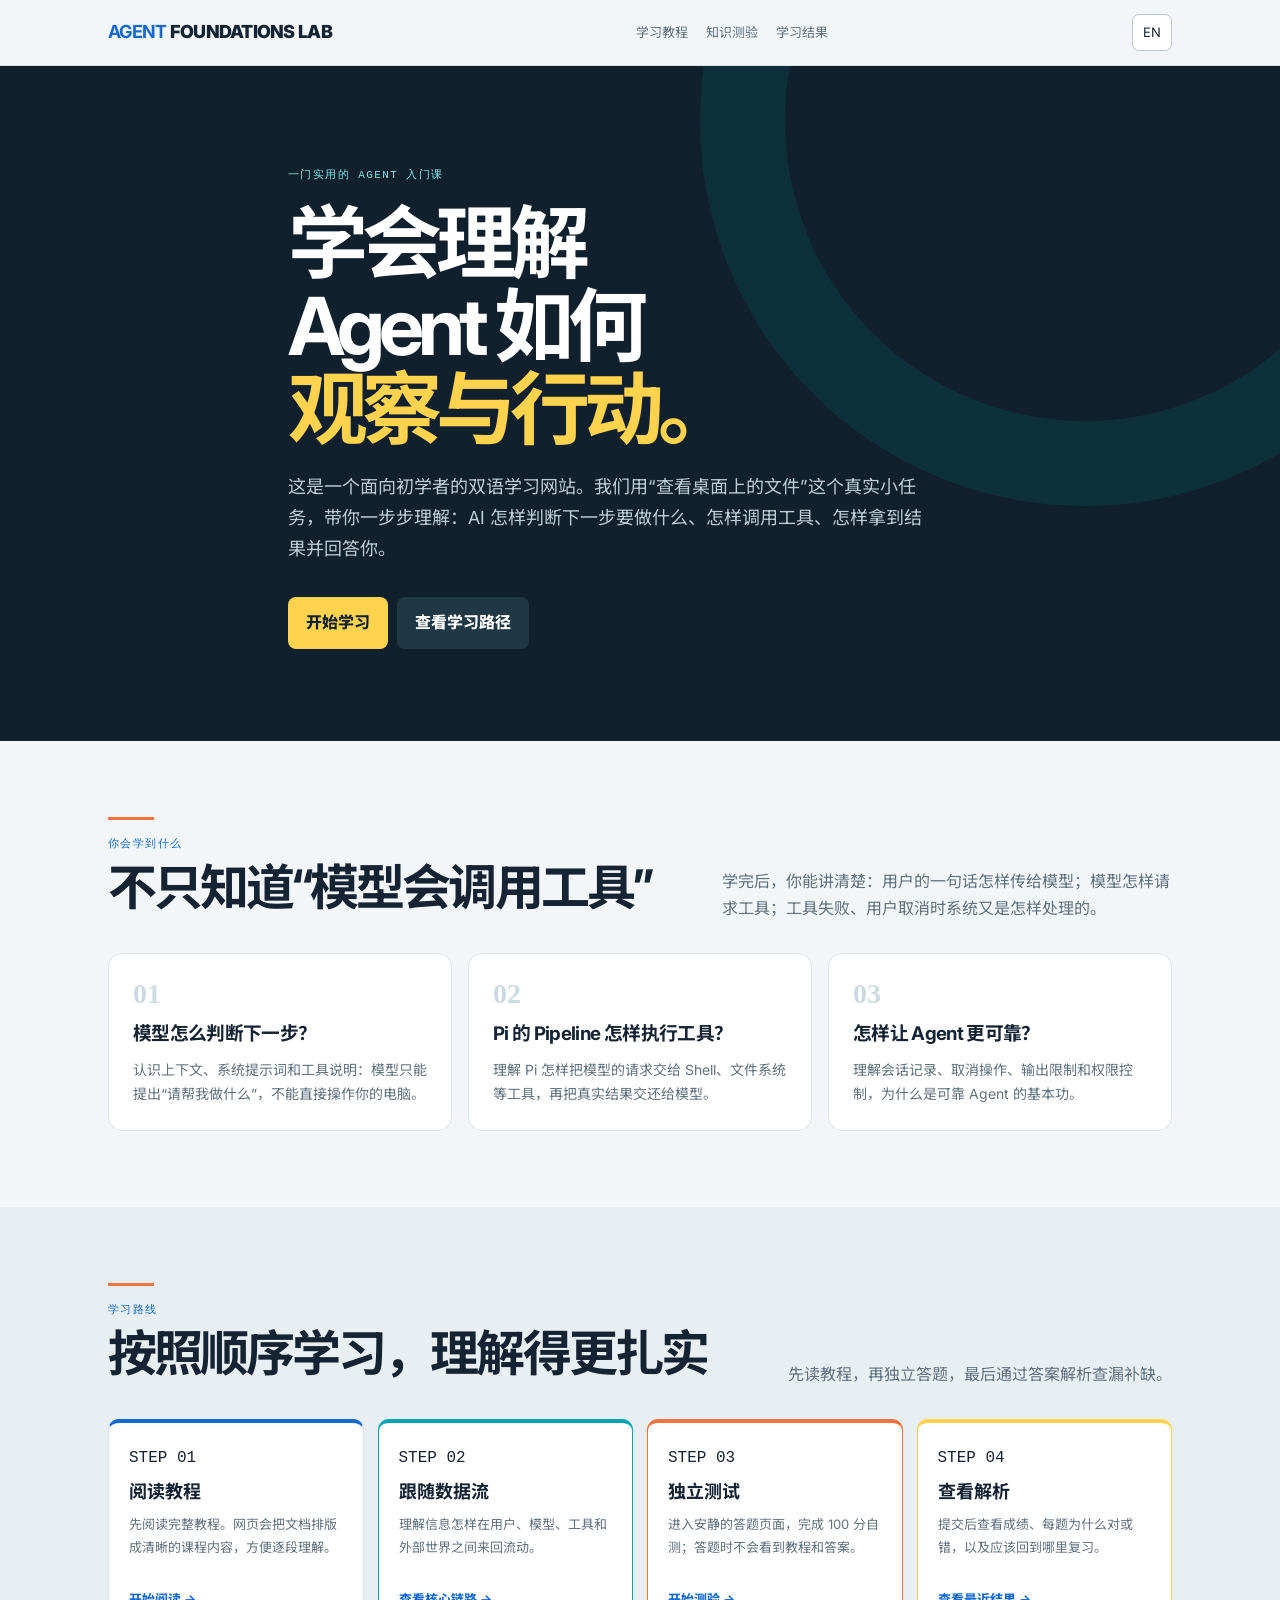
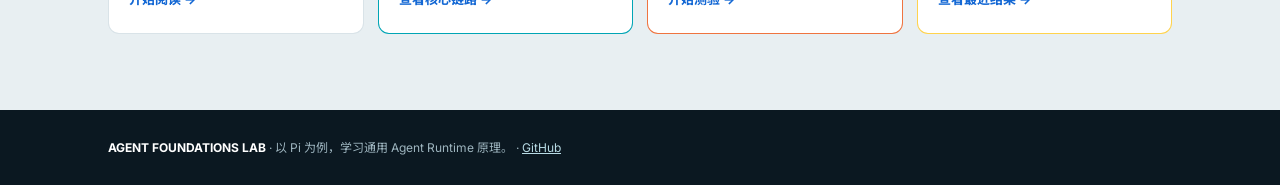
==== commit 2cad534d: "Align course modules with home learning path" ====
--- a/index.html
+++ b/index.html
@@ -1 +1 @@
-<!doctype html><html lang="zh-CN"><head><meta charset="utf-8"><meta name="viewport" content="width=device-width,initial-scale=1"><meta name="description" content="用 Pi 的请求生命周期学习 Agent Runtime。"><title>Agent Foundations Lab</title><link rel="stylesheet" href="assets/style.css"></head><body><header class="site-head"><div class="wrap"><a class="brand" href="./"><b>AGENT</b> FOUNDATIONS LAB</a><nav class="nav"><a href="learn/">学习教程</a><a href="quiz/">知识测验</a><a href="results/">学习结果</a></nav><a class="lang" href="en/">EN</a></div></header><main><section class="hero"><div class="wrap hero-inner"><div class="eyebrow">一门实用的 Agent 入门课</div><h1>学会理解<br>Agent 如何<br><em>观察与行动。</em></h1><p>这是一个面向初学者的双语学习网站。我们用“查看桌面上的文件”这个真实小任务，带你一步步理解：AI 怎样判断下一步要做什么、怎样调用工具、怎样拿到结果并回答你。</p><a class="button" href="learn/">开始学习</a><a class="button alt" href="#path">查看学习路径</a></div></section><section><div class="wrap"><div class="head"><div><div class="rule"></div><div class="eyebrow" style="color:var(--blue)">你会学到什么</div><h2>不只知道“模型会调用工具”</h2></div><p>学完后，你能讲清楚：用户的一句话怎样传给模型；模型怎样请求工具；工具失败、用户取消时系统又是怎样处理的。</p></div><div class="grid3"><article class="card"><div class="num">01</div><h3>模型怎样判断下一步</h3><p>认识上下文、系统提示词和工具说明：模型只能提出“请帮我做什么”，不能直接操作你的电脑。</p></article><article class="card"><div class="num">02</div><h3>Pi 怎样执行工具</h3><p>理解 Pi 怎样把模型的请求交给 Shell、文件系统等工具，再把真实结果交还给模型。</p></article><article class="card"><div class="num">03</div><h3>怎样让 Agent 更可靠</h3><p>理解会话记录、取消操作、输出限制和权限控制，为什么是可靠 Agent 的基本功。</p></article></div></div></section><section class="path" id="path"><div class="wrap"><div class="head"><div><div class="rule"></div><div class="eyebrow" style="color:var(--blue)">学习路线</div><h2>按照顺序学习，理解得更扎实</h2></div><p>先读教程，再独立答题，最后通过答案解析查漏补缺。</p></div><div class="path-row"><article class="path-card"><span class="mono">STEP 01</span><b>阅读教程</b><p>先阅读完整教程。网页会把文档排版成清晰的课程内容，方便逐段理解。</p><br><a href="learn/">开始阅读 →</a></article><article class="path-card"><span class="mono">STEP 02</span><b>跟随数据流</b><p>理解信息怎样在用户、模型、工具和外部世界之间来回流动。</p><br><a href="learn/#lifecycle">查看核心链路 →</a></article><article class="path-card"><span class="mono">STEP 03</span><b>独立测试</b><p>进入安静的答题页面，完成 100 分自测；答题时不会看到教程和答案。</p><br><a href="quiz/">开始测验 →</a></article><article class="path-card"><span class="mono">STEP 04</span><b>查看解析</b><p>提交后查看成绩、每题为什么对或错，以及应该回到哪里复习。</p><br><a href="results/">查看最近结果 →</a></article></div></div></section></main><footer><div class="wrap"><b>AGENT FOUNDATIONS LAB</b> · 以 Pi 为例，学习通用 Agent Runtime 原理。 · <a style="color:#b8dbe5" href="https://github.com/beepony/agent-foundations-lab">GitHub</a></div></footer></body></html>+<!doctype html><html lang="zh-CN"><head><meta charset="utf-8"><meta name="viewport" content="width=device-width,initial-scale=1"><meta name="description" content="用 Pi 的请求生命周期学习 Agent Runtime。"><title>Agent Foundations Lab</title><link rel="stylesheet" href="assets/style.css"></head><body><header class="site-head"><div class="wrap"><a class="brand" href="./"><b>AGENT</b> FOUNDATIONS LAB</a><nav class="nav"><a href="learn/">学习教程</a><a href="quiz/">知识测验</a><a href="results/">学习结果</a></nav><a class="lang" href="en/">EN</a></div></header><main><section class="hero"><div class="wrap hero-inner"><div class="eyebrow">一门实用的 Agent 入门课</div><h1>学会理解<br>Agent 如何<br><em>观察与行动。</em></h1><p>这是一个面向初学者的双语学习网站。我们用“查看桌面上的文件”这个真实小任务，带你一步步理解：AI 怎样判断下一步要做什么、怎样调用工具、怎样拿到结果并回答你。</p><a class="button" href="learn/">开始学习</a><a class="button alt" href="#path">查看学习路径</a></div></section><section><div class="wrap"><div class="head"><div><div class="rule"></div><div class="eyebrow" style="color:var(--blue)">你会学到什么</div><h2>不只知道“模型会调用工具”</h2></div><p>学完后，你能讲清楚：用户的一句话怎样传给模型；模型怎样请求工具；工具失败、用户取消时系统又是怎样处理的。</p></div><div class="grid3"><article class="card"><div class="num">01</div><h3>模型怎么判断下一步？</h3><p>认识上下文、系统提示词和工具说明：模型只能提出“请帮我做什么”，不能直接操作你的电脑。</p></article><article class="card"><div class="num">02</div><h3>Pi 的 Pipeline 怎样执行工具？</h3><p>理解 Pi 怎样把模型的请求交给 Shell、文件系统等工具，再把真实结果交还给模型。</p></article><article class="card"><div class="num">03</div><h3>怎样让 Agent 更可靠？</h3><p>理解会话记录、取消操作、输出限制和权限控制，为什么是可靠 Agent 的基本功。</p></article></div></div></section><section class="path" id="path"><div class="wrap"><div class="head"><div><div class="rule"></div><div class="eyebrow" style="color:var(--blue)">学习路线</div><h2>按照顺序学习，理解得更扎实</h2></div><p>先读教程，再独立答题，最后通过答案解析查漏补缺。</p></div><div class="path-row"><article class="path-card"><span class="mono">STEP 01</span><b>阅读教程</b><p>先阅读完整教程。网页会把文档排版成清晰的课程内容，方便逐段理解。</p><br><a href="learn/">开始阅读 →</a></article><article class="path-card"><span class="mono">STEP 02</span><b>跟随数据流</b><p>理解信息怎样在用户、模型、工具和外部世界之间来回流动。</p><br><a href="learn/#lifecycle">查看核心链路 →</a></article><article class="path-card"><span class="mono">STEP 03</span><b>独立测试</b><p>进入安静的答题页面，完成 100 分自测；答题时不会看到教程和答案。</p><br><a href="quiz/">开始测验 →</a></article><article class="path-card"><span class="mono">STEP 04</span><b>查看解析</b><p>提交后查看成绩、每题为什么对或错，以及应该回到哪里复习。</p><br><a href="results/">查看最近结果 →</a></article></div></div></section></main><footer><div class="wrap"><b>AGENT FOUNDATIONS LAB</b> · 以 Pi 为例，学习通用 Agent Runtime 原理。 · <a style="color:#b8dbe5" href="https://github.com/beepony/agent-foundations-lab">GitHub</a></div></footer></body></html>
--- a/assets/style.css
+++ b/assets/style.css
@@ -1,2 +1,2 @@
 @import url('https://fonts.googleapis.com/css2?family=Inter:wght@400;500;600;700;800&family=Noto+Sans+SC:wght@400;500;600;700;800&display=swap');
-:root{--ink:#152333;--muted:#607180;--paper:#f3f6f8;--card:#fff;--line:#d9e3e8;--blue:#1468d4;--cyan:#00a5b5;--orange:#ef7440;--yellow:#ffd34d;--dark:#10212d;--ok:#087a62;--danger:#b43b25}*{box-sizing:border-box}html{scroll-behavior:smooth}body{margin:0;background:var(--paper);color:var(--ink);font:16px/1.72 Inter,"Noto Sans SC",-apple-system,BlinkMacSystemFont,"Segoe UI",Arial,sans-serif}.wrap{max-width:1120px;padding:0 28px;margin:auto}.mono,code,pre,.eyebrow,.tag{font-family:ui-monospace,SFMono-Regular,Menlo,monospace}.site-head{height:66px;position:sticky;top:0;z-index:5;border-bottom:1px solid var(--line);background:#f3f6f8ef;backdrop-filter:blur(12px)}.site-head .wrap{height:100%;display:flex;align-items:center;justify-content:space-between;gap:18px}.brand{font-size:18px;font-weight:850;letter-spacing:-.04em;color:var(--ink);text-decoration:none}.brand b{color:var(--blue)}.nav{display:flex;gap:18px;align-items:center}.nav a{font-size:13px;color:var(--muted);text-decoration:none}.nav a:hover{color:var(--blue)}button,.button{font:inherit;cursor:pointer}.lang,.ghost{border:1px solid #b9c7ce;border-radius:7px;padding:6px 10px;background:white;color:var(--ink);text-decoration:none;font-size:13px}.hero{color:white;background:var(--dark);position:relative;overflow:hidden;padding:100px 0 92px}.hero:after{content:"";position:absolute;right:-190px;top:-330px;width:600px;height:600px;border:85px solid #00a5b51d;border-radius:50%}.hero-inner{position:relative;z-index:1;max-width:760px}.eyebrow{font-size:11px;letter-spacing:.13em;text-transform:uppercase;color:#7ee4eb}.hero h1{font-size:clamp(45px,6.5vw,80px);letter-spacing:-.075em;line-height:1.04;margin:16px 0 22px}.hero h1 em{color:var(--yellow);font-style:normal}.hero p{font-size:18px;max-width:650px;color:#bdcdd4}.button{display:inline-block;border:0;border-radius:8px;background:var(--yellow);color:var(--dark);padding:12px 18px;text-decoration:none;font-weight:800;margin:14px 9px 0 0}.button.alt{background:#203846;color:white}.button:hover{filter:brightness(1.06)}section{padding:76px 0}.head{display:flex;justify-content:space-between;align-items:end;gap:25px;margin-bottom:30px}.head h1,.head h2{font-size:clamp(31px,4vw,49px);letter-spacing:-.06em;line-height:1.12;margin:7px 0}.head p{margin:0;max-width:450px;color:var(--muted)}.rule{width:46px;height:3px;background:var(--orange);margin-bottom:15px}.grid3{display:grid;grid-template-columns:repeat(3,1fr);gap:16px}.card{background:var(--card);border:1px solid var(--line);border-radius:14px;padding:24px}.card .num{font:700 28px ui-monospace;color:#ccdbe1}.card h3{letter-spacing:-.035em;margin:8px 0}.card p{color:var(--muted);font-size:14px;margin:0}.path{background:#e8eff2}.path-row{display:grid;grid-template-columns:repeat(4,1fr);gap:14px}.path-card{background:white;border:1px solid var(--line);border-top:4px solid var(--blue);padding:20px;border-radius:11px}.path-card:nth-child(2){border-color:var(--cyan)}.path-card:nth-child(3){border-color:var(--orange)}.path-card:nth-child(4){border-color:var(--yellow)}.path-card b{display:block;font-size:18px;margin:5px 0}.path-card p{font-size:13px;color:var(--muted);margin:0}.path-card a{font-size:13px;color:var(--blue);font-weight:750;text-decoration:none}.article{max-width:790px;margin:auto;background:white;border:1px solid var(--line);border-radius:16px;padding:48px}.article h1{font-size:42px;letter-spacing:-.065em;line-height:1.15}.article h2{font-size:27px;letter-spacing:-.04em;margin-top:46px;scroll-margin-top:88px}.article h3{font-size:20px;margin-top:28px}.article p,.article li{color:#384b59}.article pre{background:#0b1821;color:#d9edf3;border-radius:10px;padding:18px;overflow:auto;font-size:13px;line-height:1.6}.article table{border-collapse:collapse;width:100%;font-size:14px}.article th,.article td{padding:10px;border:1px solid var(--line);text-align:left}.article th{background:#edf3f5}.callout{padding:16px 19px;border-left:4px solid var(--cyan);background:#ebf8f9;border-radius:0 8px 8px 0}.callout.warn{border-color:var(--orange);background:#fff5ef}.lesson-layout{max-width:1120px;margin:0 auto;display:grid;grid-template-columns:210px minmax(0,790px);gap:28px;align-items:start;padding:0 28px}.lesson-layout .article{width:100%;margin:0}.lesson-nav{position:sticky;top:92px;max-height:calc(100vh - 120px);overflow:auto;padding:8px 12px 14px 0;border-right:1px solid var(--line);font-size:13px}.lesson-nav b{display:block;color:var(--ink);font-size:12px;letter-spacing:.08em;margin-bottom:8px}.lesson-nav a{display:block;color:var(--muted);text-decoration:none;padding:6px 9px 6px 0;line-height:1.35}.lesson-nav a:hover{color:var(--blue)}.lesson-nav a.level-3{display:none}.lesson-nav a.level-2{font-weight:500}.toc{position:fixed;right:max(28px,calc((100vw - 1320px)/2));top:110px;width:190px;font-size:12px}.toc b{display:block;margin-bottom:8px}.toc a{display:block;color:var(--muted);text-decoration:none;padding:4px 0}.toc a:hover{color:var(--blue)}.lesson-end{margin-top:50px;padding:25px;background:#10212d;color:white;border-radius:13px}.lesson-end p{color:#c1d0d6}.source-box{margin:26px 0;padding:22px;background:#edf3f5;border:1px solid var(--line);border-radius:10px}.source-box a{color:var(--blue);font-weight:750}.exam-body{background:#10212d}.exam-head{height:58px;border-bottom:1px solid #34505f;background:#10212d;color:white}.exam-head .wrap{height:100%;display:flex;align-items:center;justify-content:space-between}.exam-head a{color:#c4d9e2;text-decoration:none;font-size:13px}.exam{max-width:850px;margin:0 auto;padding:36px 24px 80px}.exam-intro{color:white}.exam-intro h1{letter-spacing:-.055em;margin:4px 0}.exam-intro p{color:#bbcad1}.quiz-shell{background:white;border-radius:15px;padding:26px;margin-top:23px}.progress{height:8px;background:#e3ebef;border-radius:8px;overflow:hidden;margin:10px 0 22px}.progress i{display:block;height:100%;background:var(--cyan);width:0;transition:.2s}.q{border-top:1px solid var(--line);padding:24px 0}.q:first-of-type{border-top:0}.q h3{font-size:17px;line-height:1.5;margin:0 0 12px}.points{font:11px ui-monospace;color:var(--orange);margin-bottom:6px}.options{display:grid;gap:7px}.option{padding:9px 12px;display:flex;gap:9px;align-items:center;border:1px solid var(--line);border-radius:7px}.option:hover{border-color:var(--blue)}textarea{width:100%;min-height:110px;font:14px/1.55 inherit;border:1px solid var(--line);border-radius:7px;padding:10px;resize:vertical}.rubric{margin-top:10px;padding:12px;background:#f4f7f8;border-radius:8px;font-size:13px;color:#536573}.score{width:62px;padding:4px;border:1px solid var(--line);border-radius:4px}.actions{display:flex;gap:10px;align-items:center;margin-top:28px}.actions button{border:0;border-radius:7px;padding:10px 14px;background:var(--dark);color:white;font-weight:750}.actions button.alt{background:#e3ecef;color:var(--ink)}.status{font-size:12px;color:var(--muted)}.report{max-width:900px;margin:50px auto;padding:48px;background:white;border-radius:16px}.report .score-big{font:700 70px/1 ui-monospace;color:var(--blue);letter-spacing:-.08em}.report h1{letter-spacing:-.06em}.report .answer{border-top:1px solid var(--line);padding:20px 0}.report .answer:first-of-type{border-top:0}.answer .ok{color:var(--ok);font-weight:800}.answer .bad{color:var(--danger);font-weight:800}.answer details{margin-top:10px;background:#f3f7f8;padding:11px;border-radius:7px}.answer summary{cursor:pointer;font-weight:750}.report a{color:var(--blue)}footer{background:#0b1821;color:#9eb5bf;padding:28px 0;font-size:12px}footer b{color:white}html[lang="en"] body{font-family:Inter,-apple-system,BlinkMacSystemFont,"Segoe UI",Arial,sans-serif;letter-spacing:-.008em}html[lang="en"] .hero h1,html[lang="en"] .head h1,html[lang="en"] .head h2,html[lang="en"] .article h1{letter-spacing:-.065em}@media(max-width:1080px){.toc{display:none}.lesson-layout{grid-template-columns:1fr}.lesson-nav{position:relative;top:auto;max-height:none;border:1px solid var(--line);border-radius:10px;background:white;padding:14px}.lesson-nav a{display:inline-block;margin-right:10px}}@media(max-width:760px){.nav{display:none}.wrap{padding:0 19px}.hero{padding:69px 0}.grid3,.path-row{grid-template-columns:1fr}.article{border-radius:0;border-left:0;border-right:0;padding:28px 20px}.lesson-layout{padding:0}.lesson-nav{margin:0 19px}.article h1{font-size:34px}.head{display:block}.head p{margin-top:15px}.exam{padding:23px 14px 55px}.quiz-shell{padding:18px}.report{margin:22px 14px;padding:25px}.report .score-big{font-size:54px}}+:root{--ink:#152333;--muted:#607180;--paper:#f3f6f8;--card:#fff;--line:#d9e3e8;--blue:#1468d4;--cyan:#00a5b5;--orange:#ef7440;--yellow:#ffd34d;--dark:#10212d;--ok:#087a62;--danger:#b43b25}*{box-sizing:border-box}html{scroll-behavior:smooth}body{margin:0;background:var(--paper);color:var(--ink);font:16px/1.72 Inter,"Noto Sans SC",-apple-system,BlinkMacSystemFont,"Segoe UI",Arial,sans-serif}.wrap{max-width:1120px;padding:0 28px;margin:auto}.mono,code,pre,.eyebrow,.tag{font-family:ui-monospace,SFMono-Regular,Menlo,monospace}.site-head{height:66px;position:sticky;top:0;z-index:5;border-bottom:1px solid var(--line);background:#f3f6f8ef;backdrop-filter:blur(12px)}.site-head .wrap{height:100%;display:flex;align-items:center;justify-content:space-between;gap:18px}.brand{font-size:18px;font-weight:850;letter-spacing:-.04em;color:var(--ink);text-decoration:none}.brand b{color:var(--blue)}.nav{display:flex;gap:18px;align-items:center}.nav a{font-size:13px;color:var(--muted);text-decoration:none}.nav a:hover{color:var(--blue)}button,.button{font:inherit;cursor:pointer}.lang,.ghost{border:1px solid #b9c7ce;border-radius:7px;padding:6px 10px;background:white;color:var(--ink);text-decoration:none;font-size:13px}.hero{color:white;background:var(--dark);position:relative;overflow:hidden;padding:100px 0 92px}.hero:after{content:"";position:absolute;right:-190px;top:-330px;width:600px;height:600px;border:85px solid #00a5b51d;border-radius:50%}.hero-inner{position:relative;z-index:1;max-width:760px}.eyebrow{font-size:11px;letter-spacing:.13em;text-transform:uppercase;color:#7ee4eb}.hero h1{font-size:clamp(45px,6.5vw,80px);letter-spacing:-.075em;line-height:1.04;margin:16px 0 22px}.hero h1 em{color:var(--yellow);font-style:normal}.hero p{font-size:18px;max-width:650px;color:#bdcdd4}.button{display:inline-block;border:0;border-radius:8px;background:var(--yellow);color:var(--dark);padding:12px 18px;text-decoration:none;font-weight:800;margin:14px 9px 0 0}.button.alt{background:#203846;color:white}.button:hover{filter:brightness(1.06)}section{padding:76px 0}.head{display:flex;justify-content:space-between;align-items:end;gap:25px;margin-bottom:30px}.head h1,.head h2{font-size:clamp(31px,4vw,49px);letter-spacing:-.06em;line-height:1.12;margin:7px 0}.head p{margin:0;max-width:450px;color:var(--muted)}.rule{width:46px;height:3px;background:var(--orange);margin-bottom:15px}.grid3{display:grid;grid-template-columns:repeat(3,1fr);gap:16px}.card{background:var(--card);border:1px solid var(--line);border-radius:14px;padding:24px}.card .num{font:700 28px ui-monospace;color:#ccdbe1}.card h3{letter-spacing:-.035em;margin:8px 0}.card p{color:var(--muted);font-size:14px;margin:0}.path{background:#e8eff2}.path-row{display:grid;grid-template-columns:repeat(4,1fr);gap:14px}.path-card{background:white;border:1px solid var(--line);border-top:4px solid var(--blue);padding:20px;border-radius:11px}.path-card:nth-child(2){border-color:var(--cyan)}.path-card:nth-child(3){border-color:var(--orange)}.path-card:nth-child(4){border-color:var(--yellow)}.path-card b{display:block;font-size:18px;margin:5px 0}.path-card p{font-size:13px;color:var(--muted);margin:0}.path-card a{font-size:13px;color:var(--blue);font-weight:750;text-decoration:none}.article{max-width:790px;margin:auto;background:white;border:1px solid var(--line);border-radius:16px;padding:48px}.article h1{font-size:42px;letter-spacing:-.065em;line-height:1.15}.article h2{font-size:27px;letter-spacing:-.04em;margin-top:46px;scroll-margin-top:88px}.article h3{font-size:20px;margin-top:28px}.article h4{font-size:16px;margin:22px 0 8px;color:#294457}.article p,.article li{color:#384b59}.article pre{background:#0b1821;color:#d9edf3;border-radius:10px;padding:18px;overflow:auto;font-size:13px;line-height:1.6}.article table{border-collapse:collapse;width:100%;font-size:14px}.article th,.article td{padding:10px;border:1px solid var(--line);text-align:left}.article th{background:#edf3f5}.callout{padding:16px 19px;border-left:4px solid var(--cyan);background:#ebf8f9;border-radius:0 8px 8px 0}.callout.warn{border-color:var(--orange);background:#fff5ef}.lesson-layout{max-width:1120px;margin:0 auto;display:grid;grid-template-columns:210px minmax(0,790px);gap:28px;align-items:start;padding:0 28px}.lesson-layout .article{width:100%;margin:0}.lesson-nav{position:sticky;top:92px;max-height:calc(100vh - 120px);overflow:auto;padding:8px 12px 14px 0;border-right:1px solid var(--line);font-size:13px}.lesson-nav b{display:block;color:var(--ink);font-size:12px;letter-spacing:.08em;margin-bottom:8px}.lesson-nav a{display:block;color:var(--muted);text-decoration:none;padding:6px 9px 6px 0;line-height:1.35}.lesson-nav a:hover{color:var(--blue)}.lesson-nav a.level-2{margin:14px 0 4px;padding:8px 8px;color:var(--blue);font-weight:800;border-left:3px solid var(--cyan);background:#edf9fa}.lesson-nav a.level-3{display:block;padding:5px 8px 5px 18px;border-left:1px solid #c8d7dd;font-size:12px}.lesson-nav a.level-3:hover{border-left-color:var(--blue)}.toc{position:fixed;right:max(28px,calc((100vw - 1320px)/2));top:110px;width:190px;font-size:12px}.toc b{display:block;margin-bottom:8px}.toc a{display:block;color:var(--muted);text-decoration:none;padding:4px 0}.toc a:hover{color:var(--blue)}.lesson-end{margin-top:50px;padding:25px;background:#10212d;color:white;border-radius:13px}.lesson-end p{color:#c1d0d6}.source-box{margin:26px 0;padding:22px;background:#edf3f5;border:1px solid var(--line);border-radius:10px}.source-box a{color:var(--blue);font-weight:750}.exam-body{background:#10212d}.exam-head{height:58px;border-bottom:1px solid #34505f;background:#10212d;color:white}.exam-head .wrap{height:100%;display:flex;align-items:center;justify-content:space-between}.exam-head a{color:#c4d9e2;text-decoration:none;font-size:13px}.exam{max-width:850px;margin:0 auto;padding:36px 24px 80px}.exam-intro{color:white}.exam-intro h1{letter-spacing:-.055em;margin:4px 0}.exam-intro p{color:#bbcad1}.quiz-shell{background:white;border-radius:15px;padding:26px;margin-top:23px}.progress{height:8px;background:#e3ebef;border-radius:8px;overflow:hidden;margin:10px 0 22px}.progress i{display:block;height:100%;background:var(--cyan);width:0;transition:.2s}.q{border-top:1px solid var(--line);padding:24px 0}.q:first-of-type{border-top:0}.q h3{font-size:17px;line-height:1.5;margin:0 0 12px}.points{font:11px ui-monospace;color:var(--orange);margin-bottom:6px}.options{display:grid;gap:7px}.option{padding:9px 12px;display:flex;gap:9px;align-items:center;border:1px solid var(--line);border-radius:7px}.option:hover{border-color:var(--blue)}textarea{width:100%;min-height:110px;font:14px/1.55 inherit;border:1px solid var(--line);border-radius:7px;padding:10px;resize:vertical}.rubric{margin-top:10px;padding:12px;background:#f4f7f8;border-radius:8px;font-size:13px;color:#536573}.score{width:62px;padding:4px;border:1px solid var(--line);border-radius:4px}.actions{display:flex;gap:10px;align-items:center;margin-top:28px}.actions button{border:0;border-radius:7px;padding:10px 14px;background:var(--dark);color:white;font-weight:750}.actions button.alt{background:#e3ecef;color:var(--ink)}.status{font-size:12px;color:var(--muted)}.report{max-width:900px;margin:50px auto;padding:48px;background:white;border-radius:16px}.report .score-big{font:700 70px/1 ui-monospace;color:var(--blue);letter-spacing:-.08em}.report h1{letter-spacing:-.06em}.report .answer{border-top:1px solid var(--line);padding:20px 0}.report .answer:first-of-type{border-top:0}.answer .ok{color:var(--ok);font-weight:800}.answer .bad{color:var(--danger);font-weight:800}.answer details{margin-top:10px;background:#f3f7f8;padding:11px;border-radius:7px}.answer summary{cursor:pointer;font-weight:750}.report a{color:var(--blue)}footer{background:#0b1821;color:#9eb5bf;padding:28px 0;font-size:12px}footer b{color:white}html[lang="en"] body{font-family:Inter,-apple-system,BlinkMacSystemFont,"Segoe UI",Arial,sans-serif;letter-spacing:-.008em}html[lang="en"] .hero h1,html[lang="en"] .head h1,html[lang="en"] .head h2,html[lang="en"] .article h1{letter-spacing:-.065em}@media(max-width:1080px){.toc{display:none}.lesson-layout{grid-template-columns:1fr}.lesson-nav{position:relative;top:auto;max-height:none;border:1px solid var(--line);border-radius:10px;background:white;padding:14px}.lesson-nav a{display:inline-block;margin-right:10px}}@media(max-width:760px){.nav{display:none}.wrap{padding:0 19px}.hero{padding:69px 0}.grid3,.path-row{grid-template-columns:1fr}.article{border-radius:0;border-left:0;border-right:0;padding:28px 20px}.lesson-layout{padding:0}.lesson-nav{margin:0 19px}.article h1{font-size:34px}.head{display:block}.head p{margin-top:15px}.exam{padding:23px 14px 55px}.quiz-shell{padding:18px}.report{margin:22px 14px;padding:25px}.report .score-big{font-size:54px}}
